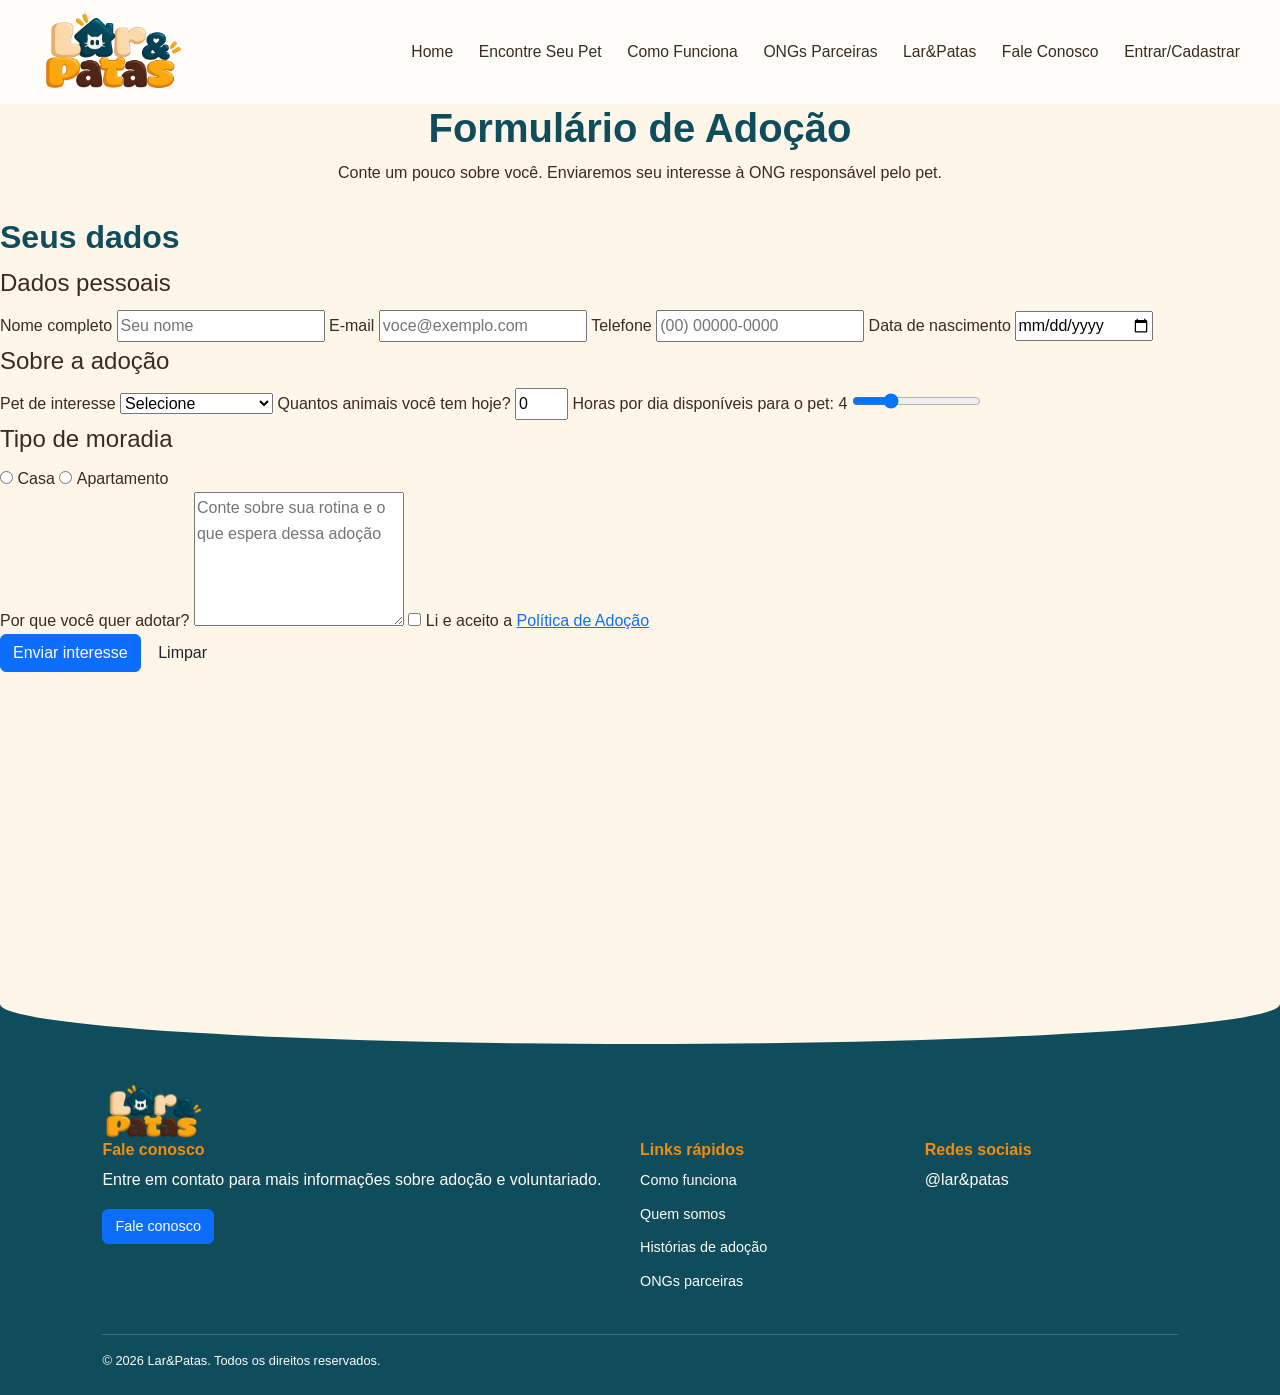
==== adocao.html @ 4dc6b97f "Corrige navegação entre as páginas" ====
<!DOCTYPE html>
<html lang="pt-br">
<head>
    <meta charset="UTF-8">
    <meta name="viewport" content="width=device-width, initial-scale=1.0">
    <title>Formulário de Adoção - Lar&amp;Patas</title>

    <link rel="icon" type="image/png" href="Midias/home/icon_page.png">
    <link href="https://cdn.jsdelivr.net/npm/bootstrap@5.3.3/dist/css/bootstrap.min.css" rel="stylesheet">
    <link rel="stylesheet" href="styles.css">
</head>
<body>
    <div class="page">

        <header class="topo topo-interno">
            <a href="index.html" class="logo">
                <img src="Midias/home/logo.png" alt="Lar&amp;Patas">
            </a>

            <nav class="menu" aria-label="Menu principal">
                <ul>
                    <li><a href="index.html">Home</a></li>
                    <li class="tem-submenu">
                        <a href="pets.html">Encontre Seu Pet</a>
                        <ul class="submenu">
                            <li><a href="conheca-pets.html">Conheça os Pets<span class="submenu-desc">Veja os cães e gatos disponíveis</span></a></li>
                            <li><a href="adocao.html" aria-current="page">Formulário de Adoção<span class="submenu-desc">Envie seu interesse à ONG</span></a></li>
                        </ul>
                    </li>
                    <li class="tem-submenu">
                        <a href="como-funciona.html">Como Funciona</a>
                        <ul class="submenu">
                            <li><a href="politica-adocao.html">Política de Adoção<span class="submenu-desc">Regras e papel do Lar&amp;Patas</span></a></li>
                        </ul>
                    </li>
                    <li><a href="ongs.html">ONGs Parceiras</a></li>
                    <li class="tem-submenu">
                        <a href="sobre.html">Lar&amp;Patas</a>
                        <ul class="submenu">
                            <li><a href="missao.html">Nossa Missão<span class="submenu-desc">História, valores e impacto</span></a></li>
                        </ul>
                    </li>
                    <li><a href="contato.html">Fale Conosco</a></li>
                    <li class="tem-submenu">
                        <a href="login.html">Entrar/Cadastrar</a>
                        <ul class="submenu">
                            <li><a href="perfil.html">Meu Perfil<span class="submenu-desc">Acompanhe seus pedidos</span></a></li>
                        </ul>
                    </li>
                </ul>
            </nav>
        </header>

        <main>
            <section class="section" aria-labelledby="t-pagina">
                <div class="section-head">
                    <h1 id="t-pagina">Formulário de Adoção</h1>
                    <p>Conte um pouco sobre você. Enviaremos seu interesse à ONG responsável pelo pet.</p>
                </div>
            </section>

            <section class="section" aria-labelledby="t-form">
                <h2 id="t-form">Seus dados</h2>
                <form id="form-adocao" novalidate>

                    <fieldset>
                        <legend>Dados pessoais</legend>

                        <label for="nome">Nome completo</label>
                        <input type="text" id="nome" name="nome" placeholder="Seu nome" required>

                        <label for="email">E-mail</label>
                        <input type="email" id="email" name="email" placeholder="voce@exemplo.com" required>

                        <label for="telefone">Telefone</label>
                        <input type="tel" id="telefone" name="telefone" placeholder="(00) 00000-0000" required>

                        <label for="nascimento">Data de nascimento</label>
                        <input type="date" id="nascimento" name="nascimento" required>
                    </fieldset>

                    <fieldset>
                        <legend>Sobre a adoção</legend>

                        <label for="pet">Pet de interesse</label>
                        <select id="pet" name="pet" required>
                            <option value="">Selecione</option>
                            <option value="thor">Thor (cachorro)</option>
                            <option value="mel">Mel (cachorro)</option>
                            <option value="luna">Luna (gato)</option>
                            <option value="simba">Simba (gato)</option>
                            <option value="bolinha">Bolinha (cachorro)</option>
                            <option value="nina">Nina (gato)</option>
                        </select>

                        <label for="qtd-pets">Quantos animais você tem hoje?</label>
                        <input type="number" id="qtd-pets" name="qtdPets" min="0" max="20" value="0">

                        <label for="tempo">Horas por dia disponíveis para o pet: <output id="tempo-valor" for="tempo">4</output></label>
                        <input type="range" id="tempo" name="tempo" min="1" max="12" value="4">
                    </fieldset>

                    <fieldset>
                        <legend>Tipo de moradia</legend>

                        <input type="radio" id="moradia-casa" name="moradia" value="casa" required>
                        <label for="moradia-casa">Casa</label>

                        <input type="radio" id="moradia-apto" name="moradia" value="apartamento">
                        <label for="moradia-apto">Apartamento</label>
                    </fieldset>

                    <label for="motivo">Por que você quer adotar?</label>
                    <textarea id="motivo" name="motivo" rows="5" placeholder="Conte sobre sua rotina e o que espera dessa adoção" required></textarea>

                    <input type="checkbox" id="termos" name="termos" required>
                    <label for="termos">Li e aceito a <a href="politica-adocao.html">Política de Adoção</a></label>

                    <div class="form-acoes">
                        <button type="submit" class="btn btn-primary">Enviar interesse</button>
                        <button type="reset" class="btn btn-ghost">Limpar</button>
                    </div>
                </form>
            </section>
        </main>

        <footer class="footer">
            <img class="footer-logo" src="Midias/home/logo.png" alt="Lar&amp;Patas">
            <div class="footer-cols">
                <div>
                    <h2>Fale conosco</h2>
                    <p>Entre em contato para mais informações sobre adoção e voluntariado.</p>
                    <a class="btn btn-primary" href="contato.html">Fale conosco</a>
                </div>
                <nav aria-label="Links rápidos">
                    <h2>Links rápidos</h2>
                    <ul>
                        <li><a href="como-funciona.html">Como funciona</a></li>
                        <li><a href="sobre.html">Quem somos</a></li>
                        <li><a href="index.html#historias">Histórias de adoção</a></li>
                        <li><a href="ongs.html">ONGs parceiras</a></li>
                    </ul>
                </nav>
                <div>
                    <h2>Redes sociais</h2>
                    <p>@lar&amp;patas</p>
                </div>
            </div>
            <p class="copy">&copy; <span id="ano">2026</span> Lar&amp;Patas. Todos os direitos reservados.</p>
        </footer>

    </div>

    <script src="scripts.js"></script>
</body>
</html>
---- styles.css ----
/* ===== Tokens (cores e fontes do protótipo) ===== */
:root {
    --petroleo: #0f4c5c;
    --pessego:  #f7d9ae;
    --laranja: #f28c0f;
    --amarelo: #ffda13;
    --creme: #fdf6e9;
    --creme-escuro: #f3e3c3;
    --marrom: #3b2a20;
    --branco: #fffdf9;
    --raio: 16px;
    --sombra: 0px 6px 6px rgba(18, 75, 92, 0.12);
    --fonte-titulo: "Fredoka", sans-serif;
    --fonte-texto: "Nunito", sans-serif;
}

html,

body{margin: 0;   padding: 0; width: 100%;
}

* { box-sizing: border-box; }


body {
    background: url("Midias/home/osso.png") left top / 539px auto repeat-y,
    url("Midias/home/osso.png") right top / 539px auto repeat-y, var(--creme);
    font-family: var(--fonte-titulo);  color: var(--marrom); line-height: 1.6;
    background-attachment: fixed, fixed, scroll;
}

img { max-width: 100%; display: block; }
h1, h2 { font-family: var(--fonte-titulo); color: var(--petroleo); font-weight: 600; }
a:focus-visible, button:focus-visible { outline: 3px solid var(--laranja); outline-offset: 2px; }

/*==== conteudo principal ====*/
main { width: 100%; max-width: 1720px; min-height: 100vh; margin: 0 auto; background-color: var(--creme);
}

/*======= cabeçalho de seção =====*/
.section-head {
    text-align: center;
    max-width: 720px;
    margin: 0 auto 32px;
}

.section-head h2::after {
    content: "";
    display: block;
    width: 56px;
    height: 4px;
    margin: 16px auto 0;
    background: var(--laranja);
    border-radius: 999px;
}

/*botões*/
.botao { display: inline-block;  padding: 10px 24px;  border: 2px solid var(--petroleo);  border-radius: 999px;
    font-family: var(--fonte-titulo);   font-weight: 500;   text-decoration: none;   transition: background 0.2s, color 0.2s;}

.botao-primario {   background: var(--petroleo);   color: var(--branco);}

.botao-primario:hover, .botao-primario:focus { background: var(--laranja); border-color: var(--petroleo);}

.botao-contorno { background: transparent; color: var(--petroleo);}

.botao-contorno:hover, .botao-contorno:focus {  background: var(--petroleo);  color: var(--branco);}

/* ===== Topo ===== */
.topo {top: 0; z-index: 100; display: flex; align-items: center; justify-content: space-between; 
    gap: 24px; padding: 12px 40px; background: var(--branco); box-shadow: 0 1px 6px rgba(0, 0, 0, .08);}

.logo img {display: block; height: 80px; width: auto; }

/*==== menu principal ====*/
.menu > ul { display: flex; gap: 1.6rem; list-style: none; margin: 0; padding: 0; }

.menu > ul > li > a {position: relative; display: block; padding: 0.6rem 0;font-family: 'Fredoka', sans-serif; 
    font-weight: 500; font-size: 0.98rem; color: var(--azul); text-decoration: none;}

.menu  > ul > li > a:hover {
    color: var(--laranja);
}

/*==== submenu ====*/

.tem-submenu { position: relative;}

.menu .submenu {display: none; position: absolute; top: 100%; left: 0; min-width: 260px;
    margin: 0; padding: 8px;; list-style: none; background: var(--branco); border-radius: 12px;
    box-shadow: var(--sombra);}

.menu .tem-submenu:hover .submenu, 
.menu .tem-submenu:focus-within .submenu {display: block;}

.menu .submenu a {display: block; padding: 10px 12px; border-radius: 8px; font-weight: 600;
    color: var(--azul); text-decoration: none;}

.menu .submenu a:hover { background: var(--creme);}

.submenu-desc {display: block;font-weight: 400;font-size: 0.85rem; color: #6b5a4d} 

/*Pefil + botao entrar/cadastrar*/
.topo-acoes { display: flex; align-items: center; gap: 20px; }

.perfil-link {
    display: flex; align-items: center; gap: 6px;
    font-family: var(--fonte-titulo); font-size: 0.9rem; font-weight:600;
    text-decoration: none;}

.perfil-link svg { width: 16px; height: 16px; fill: none; stroke: currentColor;
    stroke-width: 2;}

.perfil-link:hover {color: var(--laranja);}

/* ===== Banner ===== */
.banner { width: 100% ; max-width: 1720px; margin: auto;}
.banner img {display:block; width: 100%; height: auto; border-radius: var(--raio); }

/* ===== Bem-vindo (cartão creme) ===== */
.hero { display: grid; grid-template-columns: minmax(0, 1fr) minmax(0, 1fr);
    align-items: center; gap: 48px; max-width: 1200px; margin: 0 auto; padding: 48px 24px;
}

.hero-texto, .hero-carrossel { min-width: 0;
}

.hero-texto h1 { font-size: clamp(2rem, 3vw, 3rem); color: var(--petroleo);
}
.hero-texto p { font-family: var(--fonte-texto); font-size: 1.05rem; margin: 20px 0;
}

.hero-actions {
    display: flex; flex-wrap: wrap; gap: 12px;
}

.hero-carrossel h2 {
    text-align: center; font-size: 1.5rem; margin-bottom: 20px;
}


/* ===== Seções ===== */
.secao { max-width: 1100px; margin: 0 auto; padding: 72px 24px 24px; }
.secao-titulo { text-align: center; margin-bottom: 32px; }
.secao-titulo h2 { font-size: 2rem; font-weight: 700; margin-bottom: 8px; }
.secao-titulo p { max-width: 520px; margin: 0 auto; font-size: .9rem; opacity: .85; }

.btn-laranja {
    display: inline-block; padding: 10px 28px; border-radius: 999px;
    background: var(--laranja); color: #fff;
    font-family: var(--fonte-titulo); font-weight: 600; font-size: .9rem; text-decoration: none;
    transition: transform .2s, background .2s;
}
.btn-laranja:hover { background: #d97a05; transform: translateY(-2px); }



/* ===== Carrossel (passa sozinho) ===== */
.carrossel { position: relative; padding: 0 56px 36px; }
.carrossel-viewport { overflow: hidden; border-radius: 20px; }
.carrossel-track { display: flex; transition: transform .6s ease; }
.carrossel .slide { flex: 0 0 100%; margin: 0; }
.carrossel .slide img { width: 100%; height: auto; border-radius: 20px; }

/*==== historias ====*/
.carrossel-historias { max-width: 1100px; margin: 0 auto; }
.carrossel-historias .carrossel-track { gap: 20px;}
.carrossel-historias .slide { flex: 0 0 calc((100% - 20px) / 2);margin: 0;}
.carrossel-historias .slide img {  width: 100%; height: auto; border-radius: 20px;}

.carrossel-btn {
    position: absolute; top: calc(50% - 18px); transform: translateY(-50%);
    width: 40px; height: 40px; border: 0; border-radius: 50%;
    background: var(--petroleo); color: #fff; font-size: 1rem; cursor: pointer;
    transition: background .2s;
}
.carrossel-btn:hover { background: var(--laranja); }
.carrossel-btn.prev { left: 0; }
.carrossel-btn.next { right: 0; }

.carrossel-dots { position: absolute; left: 0; right: 0; bottom: 0; display: flex; justify-content: center; gap: 6px; }
.carrossel-dots button {
    width: 8px; height: 8px; padding: 0; border: 0; border-radius: 999px;
    background: var(--creme-escuro); cursor: pointer; transition: width .3s, background .3s;
}
.carrossel-dots button[aria-current="true"] { width: 26px; background: var(--laranja); }


/*==== quem somos + numeros ====*/

.stats {list-style: none;margin: 0 auto;padding: 2rem 1rem; max-width: 980px;
  display: grid;  grid-template-columns: repeat(4, 1fr);  gap: 1rem;  text-align: center;
  border-radius: 28px;}

.stat-num {display: block;  font-family: "Fredoka", sans-serif;  font-weight: 700;
  font-size: clamp(2.2rem, 5vw, 3.4rem); line-height: 1; color: var(--laranja);}

.stat-label { display: block; margin-top: 0.4rem;   color: var(--marrom); font-size: 1rem;}

@media (max-width: 720px) {.stats { grid-template-columns: repeat(2, 1fr); row-gap: 1.6rem; }}


/* ===== Vitrine ===== */
.vitrine {
    display: flex; align-items: center; justify-content: space-between; gap: 32px;
    max-width: 1100px; margin: 56px auto 0; padding: 40px 56px;
    background: var(--petroleo); color: #fff; border-radius: 24px;}

.vitrine h2 { color: #fff; font-size: 1.8rem; font-weight: 700; }
.vitrine p { max-width: 460px; font-size: .95rem; }
.vitrine img { width: 720px; flex-shrink: 0; }

/* ===== Aviso ===== */
.aviso {
    display: flex; align-items: center; justify-content: center; gap: 24px;
    max-width: 1200px; margin: 56px auto 0; padding: 24px 32px;
    background: var(--pessego); border-radius: var(--raio);
}
.aviso img { width: 720px; }
.aviso h2 { font-size: 2.5rem; margin: 0 0 4px; }
.aviso p { margin: 0; font-size: 1.2rem; }

/* ===== Parceiros (faixa contínua) ===== */
.secao-parceiros { width: 100%; justify-items: center; max-width: 1100px; padding: 72px 24px 96px; 
    min-width: 0;}

/*==== areas visiveis ====*/
.marquee { max-width: 100%; overflow: hidden; padding: 8px 0; }

/*==== feixa animada ====*/
.marquee-track {
    display: flex; flex-wrap: wrap; gap: 16px; width: max-content;
    margin: 0; padding: 0; list-style: none;
    animation: passar 28s linear infinite;
}

.marquee:hover .marquee-track { animation-play-state: paused; }

.marquee-track li {
    display: flex; align-items: center; justify-content: center;
    width: 210px; height: 78px; padding: 12px 20px; gap: 8px;
    background: var(--branco); border-radius: 16px;
    box-shadow: 0 4px 14px rgba(59, 42, 32, .08);
}
.marquee-track img {max-width: 100%; max-height: 100%; width: auto; object-fit: contain; }

@keyframes passar { to { transform: translateX(calc(-50% - 8px)); } }

/* ===== Rodapé ===== */
.footer {  position: relative;  padding: 80px 8% 24px;  background: var(--petroleo);  color: var(--branco);}

/* Onda no topo do rodapé */
.footer::before {  content: "";  position: absolute;  top: 0; left: 0; width: 100%; height: 40px;
  background: var(--creme); border-radius: 0 0 50% 50% / 0 0 100% 100%;}

.footer-cols {  display: grid; grid-template-columns: 2fr 1fr 1fr; gap: 32px;}

.footer-logo { height: 56px; width: auto;}

.footer h2 { font-size: 1rem; color: var(--laranja);}

.footer ul {margin: 0; padding: 0; list-style: none;}

.footer li {  margin-bottom: 8px;}

.footer a { font-size: 0.9rem; color: var(--branco); text-decoration: none;}

.footer a:hover { color: var(--laranja); text-decoration: underline;}

.redes {  display: flex;  gap: 10px;  margin-top: 16px;}

.redes a { display: flex; align-items: center;justify-content: center; width: 36px; height: 36px;
  border: 1px solid rgba(255, 255, 255, 0.6); border-radius: 50%;}

.redes svg {width: 18px; height: 18px; fill: none; stroke: currentColor;
  stroke-width: 1.8;}

.footer .copy { margin: 32px 0 0; padding-top: 16px; border-top: 1px solid rgba(255, 255, 255, 0.2);
  font-size: 0.8rem;}

/* ===== Responsivo ===== */
@media (max-width: 992px) {
    .topo { flex-wrap: wrap; justify-content: center; }
    .menu ul { flex-wrap: wrap; justify-content: center; gap: 16px; }
}
@media (max-width: 720px) {
    .boas-vindas, .vitrine, .aviso { flex-direction: column; text-align: center; padding: 32px 24px; }
    .rodape-conteudo { grid-template-columns: 1fr; gap: 32px; }
    .carrossel { padding: 0 0 36px; }
    .carrossel-btn { display: none; }
}

@media (prefers-reduced-motion: reduce) {
    .carrossel-track { transition: none; }
    .marquee-track { animation: none; overflow-x: auto; }
}


/* ===== MENU HAMBÚRGUER ===== */

/* Esconde o botão no computador */
.menu-toggle {
    display: none;
}

/* Configuração para celulares */
@media (max-width: 768px) {

    .topo { display: flex; flex-wrap: wrap; justify-content: space-between; align-items: center; padding: 12px 20px; }

    /* Mostra o botão hambúrguer */
    .menu-toggle {display: flex;   flex-direction: column;   justify-content: center;   gap: 5px;   background: transparent;
        border: none;  cursor: pointer;  padding: 10px;}

    /* Desenha as três linhas */
    .menu-toggle span {  display: block;  width: 26px;  height: 3px;  background: var(--petroleo);  border-radius: 3px;}

    /* Esconde o menu inicialmente */
    .menu {  display: none;  width: 100%;  order: 3;}

    /* Mostra o menu quando ativado */
    .menu.ativo { display: block; }

    /* Organiza os links verticalmente */
    .menu > ul {   flex-direction: column;  align-items: stretch;  gap: 0; }

    .menu > ul > li > a {  padding: 12px; }

    /* Mantém o botão ao lado da logo */
    .menu-toggle { order: 2; }

    /* Ajusta os botões de perfil */
    .topo-acoes { order: 4;width: 100%; justify-content: center;}
}
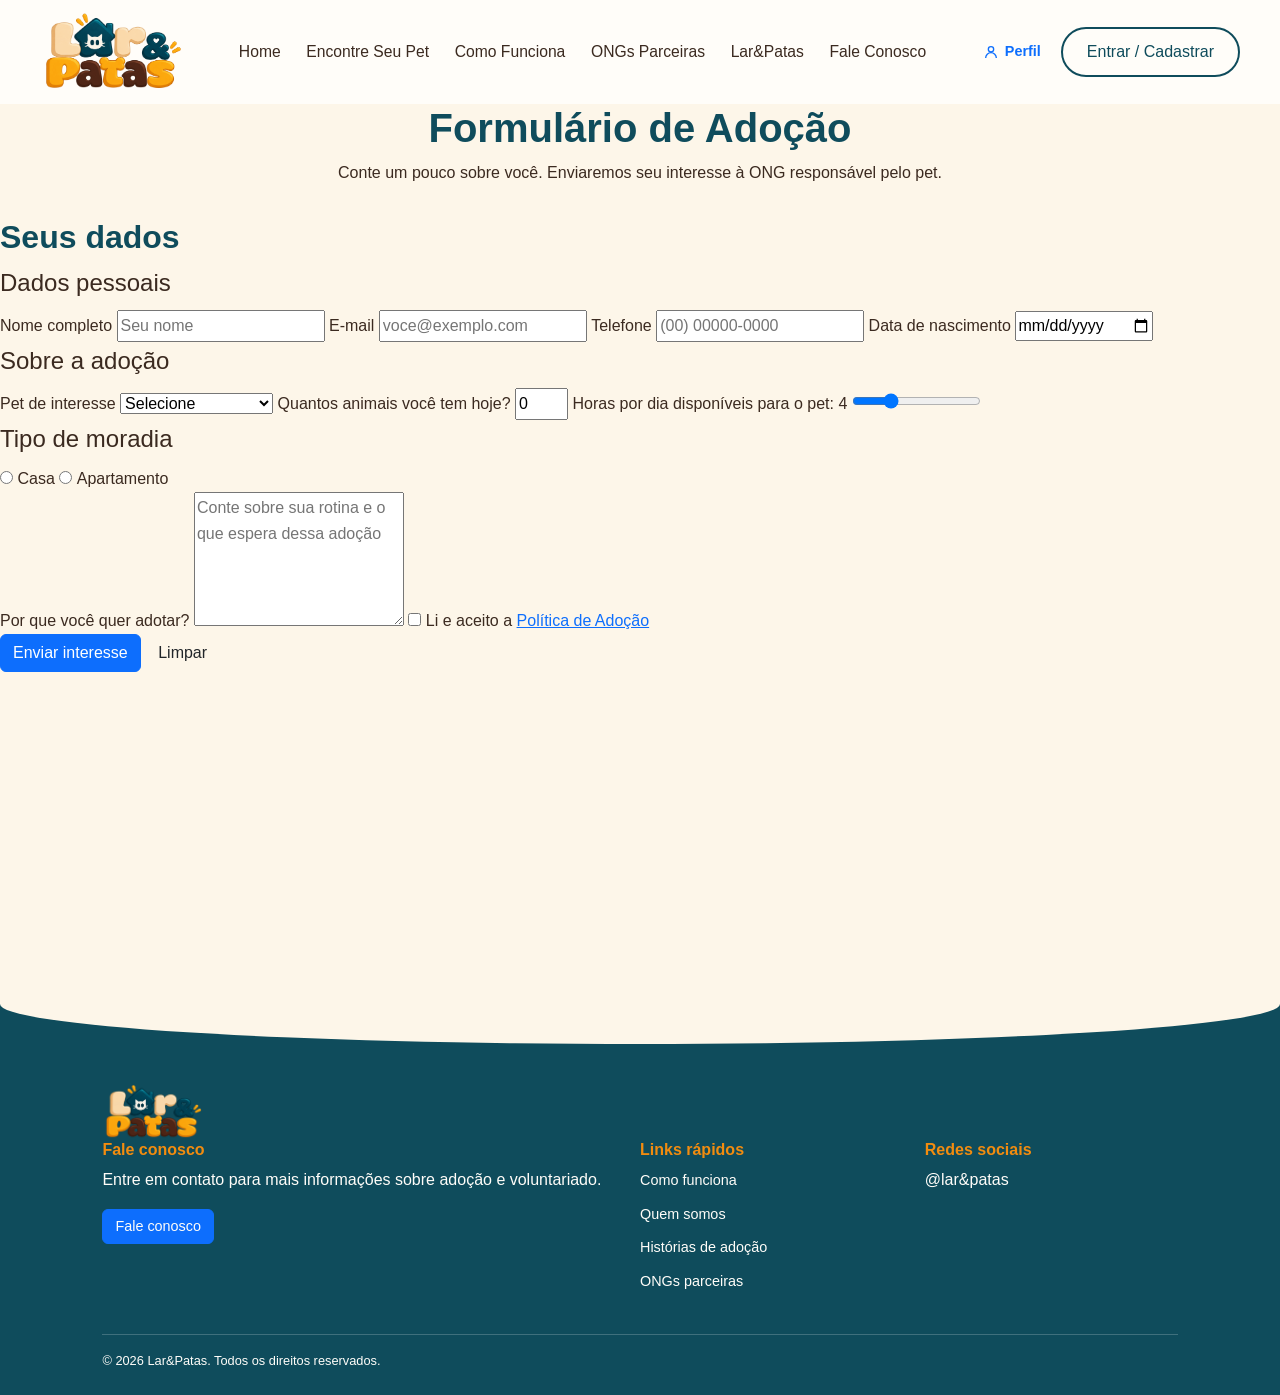
==== commit deb857bc: "Padroniza topo das páginas internas Co-authored-by: Copilot <223556219+Copilot@users.noreply.github." ====
--- a/adocao.html
+++ b/adocao.html
@@ -12,12 +12,21 @@
 <body>
     <div class="page">
 
-        <header class="topo topo-interno">
+        <header class="topo">
             <a href="index.html" class="logo">
-                <img src="Midias/home/logo.png" alt="Lar&amp;Patas">
+                <img src="Midias/home/logo.png" alt="Lar&amp;Patas - página inicial">
             </a>
 
-            <nav class="menu" aria-label="Menu principal">
+            <button class="menu-toggle" type="button"
+                    aria-label="Abrir menu"
+                    aria-expanded="false"
+                    aria-controls="menu-principal">
+                <span></span>
+                <span></span>
+                <span></span>
+            </button>
+
+            <nav class="menu" id="menu-principal">
                 <ul>
                     <li><a href="index.html">Home</a></li>
                     <li class="tem-submenu">
@@ -41,14 +50,16 @@
                         </ul>
                     </li>
                     <li><a href="contato.html">Fale Conosco</a></li>
-                    <li class="tem-submenu">
-                        <a href="login.html">Entrar/Cadastrar</a>
-                        <ul class="submenu">
-                            <li><a href="perfil.html">Meu Perfil<span class="submenu-desc">Acompanhe seus pedidos</span></a></li>
-                        </ul>
-                    </li>
                 </ul>
             </nav>
+
+            <div class="topo-acoes">
+                <a class="perfil-link" href="perfil.html">
+                    <svg viewBox="0 0 24 24" aria-hidden="true"><circle cx="12" cy="8" r="4"/><path d="M4 21c0-4.4 3.6-8 8-8s8 3.6 8 8"/></svg>
+                    Perfil
+                </a>
+                <a class="botao botao-contorno" href="login.html">Entrar / Cadastrar</a>
+            </div>
         </header>
 
         <main>
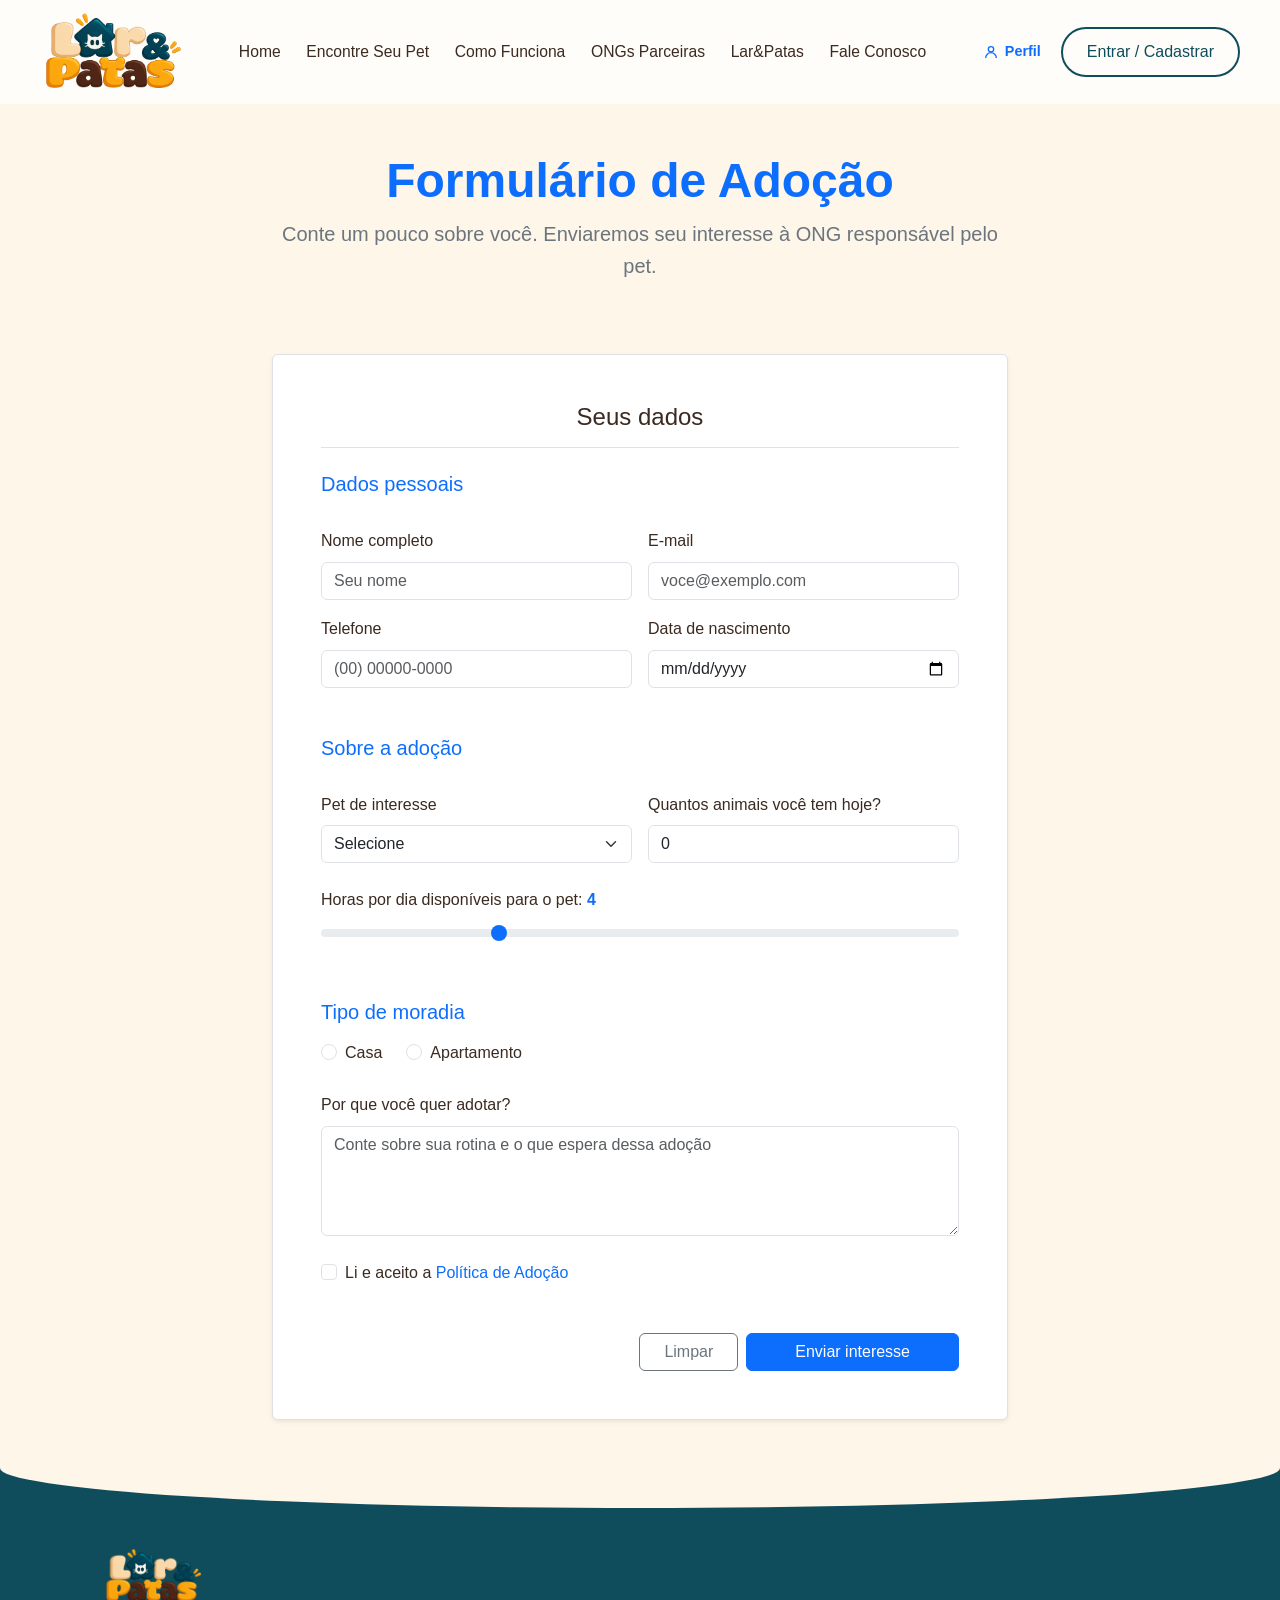
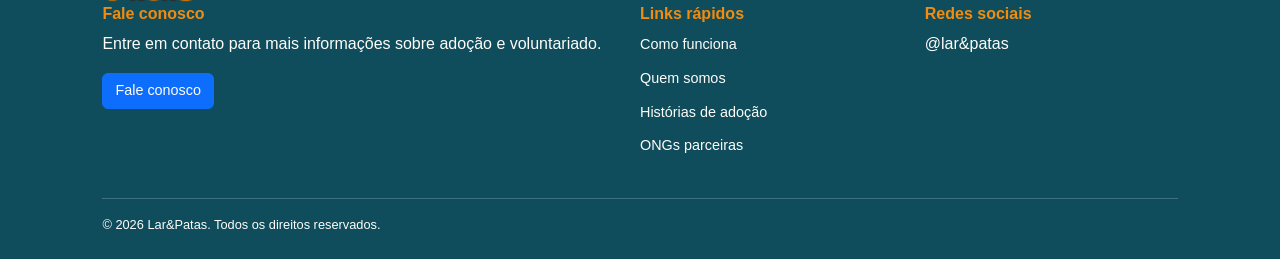
==== commit 45e14efa: "organizando a semântica de page adocao.html" ====
--- a/adocao.html
+++ b/adocao.html
@@ -11,7 +11,6 @@
 </head>
 <body>
     <div class="page">
-
         <header class="topo">
             <a href="index.html" class="logo">
                 <img src="Midias/home/logo.png" alt="Lar&amp;Patas - página inicial">
@@ -62,76 +61,123 @@
             </div>
         </header>
 
-        <main>
-            <section class="section" aria-labelledby="t-pagina">
-                <div class="section-head">
-                    <h1 id="t-pagina">Formulário de Adoção</h1>
-                    <p>Conte um pouco sobre você. Enviaremos seu interesse à ONG responsável pelo pet.</p>
+    <main> <!-- Adicionado py-5 e container para desgrudar das bordas -->
+        <section class="section py-5" aria-labelledby="t-pagina">
+            <div class="container text-center">
+                    <div class="section-head mb-4">
+                        <h1 id="t-pagina" class="display-5 fw-bold text-primary">Formulário de Adoção</h1>
+                        <p class="lead text-secondary">Conte um pouco sobre você. Enviaremos seu interesse à ONG responsável pelo pet.</p>
+                    </div>
                 </div>
             </section>
 
-            <section class="section" aria-labelledby="t-form">
-                <h2 id="t-form">Seus dados</h2>
-                <form id="form-adocao" novalidate>
-
-                    <fieldset>
-                        <legend>Dados pessoais</legend>
-
-                        <label for="nome">Nome completo</label>
-                        <input type="text" id="nome" name="nome" placeholder="Seu nome" required>
-
-                        <label for="email">E-mail</label>
-                        <input type="email" id="email" name="email" placeholder="voce@exemplo.com" required>
-
-                        <label for="telefone">Telefone</label>
-                        <input type="tel" id="telefone" name="telefone" placeholder="(00) 00000-0000" required>
-
-                        <label for="nascimento">Data de nascimento</label>
-                        <input type="date" id="nascimento" name="nascimento" required>
-                    </fieldset>
-
-                    <fieldset>
-                        <legend>Sobre a adoção</legend>
-
-                        <label for="pet">Pet de interesse</label>
-                        <select id="pet" name="pet" required>
-                            <option value="">Selecione</option>
-                            <option value="thor">Thor (cachorro)</option>
-                            <option value="mel">Mel (cachorro)</option>
-                            <option value="luna">Luna (gato)</option>
-                            <option value="simba">Simba (gato)</option>
-                            <option value="bolinha">Bolinha (cachorro)</option>
-                            <option value="nina">Nina (gato)</option>
-                        </select>
-
-                        <label for="qtd-pets">Quantos animais você tem hoje?</label>
-                        <input type="number" id="qtd-pets" name="qtdPets" min="0" max="20" value="0">
-
-                        <label for="tempo">Horas por dia disponíveis para o pet: <output id="tempo-valor" for="tempo">4</output></label>
-                        <input type="range" id="tempo" name="tempo" min="1" max="12" value="4">
-                    </fieldset>
-
-                    <fieldset>
-                        <legend>Tipo de moradia</legend>
-
-                        <input type="radio" id="moradia-casa" name="moradia" value="casa" required>
-                        <label for="moradia-casa">Casa</label>
-
-                        <input type="radio" id="moradia-apto" name="moradia" value="apartamento">
-                        <label for="moradia-apto">Apartamento</label>
-                    </fieldset>
-
-                    <label for="motivo">Por que você quer adotar?</label>
-                    <textarea id="motivo" name="motivo" rows="5" placeholder="Conte sobre sua rotina e o que espera dessa adoção" required></textarea>
-
-                    <input type="checkbox" id="termos" name="termos" required>
-                    <label for="termos">Li e aceito a <a href="politica-adocao.html">Política de Adoção</a></label>
-
-                    <div class="form-acoes">
-                        <button type="submit" class="btn btn-primary">Enviar interesse</button>
-                        <button type="reset" class="btn btn-ghost">Limpar</button>
+            <section class="section pb-5" aria-labelledby="t-form">
+                <div class="container">
+                    <!-- Centraliza o formulário em telas grandes (col-lg-8) -->
+                    <div class="row justify-content-center">
+                        <div class="col-12 col-lg-8">
+                            
+                            <!-- Formulário com fundo branco e sombra suave -->
+                            <form id="form-adocao" class="bg-white p-4 p-md-5 rounded shadow-sm border" novalidate>
+                                <h2 id="t-form" class="h4 mb-4 text-center border-bottom pb-3">Seus dados</h2>
+
+                                <!-- Fieldset 1: Dados Pessoais -->
+                                <fieldset class="mb-5">
+                                    <legend class="h5 text-primary mb-3">Dados pessoais</legend>
+                                    
+                                    <!-- Row agrupa os inputs lado a lado no desktop -->
+                                    <div class="row g-3">
+                                        <div class="col-md-6">
+                                            <label for="nome" class="form-label">Nome completo</label>
+                                            <input type="text" id="nome" name="nome" class="form-control" placeholder="Seu nome" required>
+                                        </div>
+
+                                        <div class="col-md-6">
+                                            <label for="email" class="form-label">E-mail</label>
+                                            <input type="email" id="email" name="email" class="form-control" placeholder="voce@exemplo.com" required>
+                                        </div>
+
+                                        <div class="col-md-6">
+                                            <label for="telefone" class="form-label">Telefone</label>
+                                            <input type="tel" id="telefone" name="telefone" class="form-control" placeholder="(00) 00000-0000" required>
+                                        </div>
+
+                                        <div class="col-md-6">
+                                            <label for="nascimento" class="form-label">Data de nascimento</label>
+                                            <input type="date" id="nascimento" name="nascimento" class="form-control" required>
+                                        </div>
+                                    </div>
+                                </fieldset>
+
+                                <!-- Fieldset 2: Sobre a Adoção -->
+                                <fieldset class="mb-5">
+                                    <legend class="h5 text-primary mb-3">Sobre a adoção</legend>
+
+                                    <div class="row g-3">
+                                        <div class="col-md-6">
+                                            <label for="pet" class="form-label">Pet de interesse</label>
+                                            <select id="pet" name="pet" class="form-select" required>
+                                                <option value="">Selecione</option>
+                                                <option value="thor">Thor (cachorro)</option>
+                                                <option value="mel">Mel (cachorro)</option>
+                                                <option value="luna">Luna (gato)</option>
+                                                <option value="simba">Simba (gato)</option>
+                                                <option value="bolinha">Bolinha (cachorro)</option>
+                                                <option value="nina">Nina (gato)</option>
+                                            </select>
+                                        </div>
+
+                                        <div class="col-md-6">
+                                            <label for="qtd-pets" class="form-label">Quantos animais você tem hoje?</label>
+                                            <input type="number" id="qtd-pets" name="qtdPets" class="form-control" min="0" max="20" value="0">
+                                        </div>
+
+                                        <div class="col-12 mt-4">
+                                            <label for="tempo" class="form-label">Horas por dia disponíveis para o pet: <output id="tempo-valor" for="tempo" class="fw-bold text-primary">4</output></label>
+                                            <input type="range" id="tempo" name="tempo" class="form-range" min="1" max="12" value="4">
+                                        </div>
+                                    </div>
+                                </fieldset>
+
+                                <!-- Fieldset 3: Tipo de Moradia -->
+                                <fieldset class="mb-4">
+                                    <legend class="h5 text-primary mb-3">Tipo de moradia</legend>
+
+                                    <div class="d-flex gap-4">
+                                        <div class="form-check">
+                                            <input class="form-check-input" type="radio" id="moradia-casa" name="moradia" value="casa" required>
+                                            <label class="form-check-label" for="moradia-casa">Casa</label>
+                                        </div>
+
+                                        <div class="form-check">
+                                            <input class="form-check-input" type="radio" id="moradia-apto" name="moradia" value="apartamento">
+                                            <label class="form-check-label" for="moradia-apto">Apartamento</label>
+                                        </div>
+                                    </div>
+                                </fieldset>
+
+                                <!-- Textarea -->
+                                <div class="mb-4">
+                                    <label for="motivo" class="form-label">Por que você quer adotar?</label>
+                                    <textarea id="motivo" name="motivo" class="form-control" rows="4" placeholder="Conte sobre sua rotina e o que espera dessa adoção" required></textarea>
+                                </div>
+
+                                <!-- Checkbox de Termos -->
+                                <div class="mb-5 form-check">
+                                    <input class="form-check-input" type="checkbox" id="termos" name="termos" required>
+                                    <label class="form-check-label" for="termos">Li e aceito a <a href="politica-adocao.html" class="text-decoration-none">Política de Adoção</a></label>
+                                </div>
+
+                                <!-- Botões de Ação -->
+                                <div class="form-acoes d-grid gap-2 d-md-flex justify-content-md-end">
+                                    <button type="reset" class="btn btn-outline-secondary px-4">Limpar</button>
+                                    <button type="submit" class="btn btn-primary px-5">Enviar interesse</button>
+                                </div>
+                            </form>
+
+                        </div>
                     </div>
-                </form>
+                </div>
             </section>
         </main>
 
@@ -159,7 +205,6 @@
             </div>
             <p class="copy">&copy; <span id="ano">2026</span> Lar&amp;Patas. Todos os direitos reservados.</p>
         </footer>
-
     </div>
 
     <script src="scripts.js"></script>
--- a/styles.css
+++ b/styles.css
@@ -332,3 +332,283 @@
     /* Ajusta os botões de perfil */
     .topo-acoes { order: 4;width: 100%; justify-content: center;}
 }
+
+/* ===== Fale conosco ===== */
+.contato-page {
+    padding: 44px 24px 96px;
+}
+
+.contato-hero {
+    display: grid;
+    grid-template-columns: minmax(0, 1fr) minmax(0, .9fr);
+    align-items: center;
+    gap: clamp(32px, 6vw, 80px);
+    max-width: 1160px;
+    margin: 0 auto;
+    padding: clamp(28px, 5vw, 64px);
+    overflow: hidden;
+    background: var(--pessego);
+    border-radius: 32px;
+}
+
+.contato-hero-texto h1 {
+    max-width: 580px;
+    margin: 18px 0;
+    color: var(--petroleo);
+    font-size: clamp(2.4rem, 5vw, 4rem);
+    font-weight: 700;
+    line-height: 1.08;
+}
+
+.contato-hero-texto p {
+    max-width: 520px;
+    margin: 0 0 26px;
+    font-family: var(--fonte-texto);
+    font-size: 1.08rem;
+}
+
+.contato-selo, .contato-etiqueta {
+    display: inline-flex;
+    align-items: center;
+    gap: 8px;
+    color: var(--petroleo);
+    font-family: var(--fonte-texto);
+    font-size: .88rem;
+    font-weight: 700;
+    letter-spacing: .04em;
+    text-transform: uppercase;
+}
+
+.contato-selo {
+    padding: 8px 14px;
+    background: rgba(255, 253, 249, .72);
+    border-radius: 999px;
+}
+
+.contato-selo span { color: var(--laranja); }
+
+.contato-hero-imagem {
+    position: relative;
+    min-height: 300px;
+    overflow: hidden;
+    border: 8px solid var(--branco);
+    border-radius: 28px;
+    box-shadow: 0 18px 40px rgba(59, 42, 32, .16);
+}
+
+.contato-hero-imagem img {
+    position: absolute;
+    width: 100%;
+    height: 100%;
+    object-fit: cover;
+    object-position: 82% center;
+}
+
+.contato-imagem-legenda {
+    position: absolute;
+    right: 14px;
+    bottom: 14px;
+    left: 14px;
+    padding: 11px 16px;
+    background: var(--branco);
+    border-radius: 14px;
+    color: var(--petroleo);
+    font-size: .95rem;
+    font-weight: 600;
+    box-shadow: var(--sombra);
+}
+
+.contato-imagem-legenda span { margin-right: 6px; }
+
+.contato-conteudo {
+    display: grid;
+    grid-template-columns: minmax(260px, .82fr) minmax(0, 1.18fr);
+    align-items: start;
+    gap: clamp(28px, 5vw, 64px);
+    max-width: 1080px;
+    margin: 72px auto 0;
+}
+
+.contato-canais { padding: 20px 0; }
+
+.contato-canais h2, .contato-form-card h2 {
+    margin: 8px 0;
+    font-size: clamp(1.7rem, 3vw, 2.2rem);
+    font-weight: 700;
+}
+
+.contato-intro {
+    margin: 0 0 24px;
+    color: #6b5a4d;
+    font-family: var(--fonte-texto);
+}
+
+.contato-canais address {
+    display: grid;
+    gap: 12px;
+    margin: 28px 0 0;
+}
+
+.contato-canal {
+    display: flex;
+    align-items: center;
+    gap: 14px;
+    min-width: 0;
+    padding: 16px;
+    background: var(--branco);
+    border: 1px solid rgba(15, 76, 92, .08);
+    border-radius: 18px;
+    color: var(--marrom);
+    text-decoration: none;
+    transition: transform .2s, box-shadow .2s, border-color .2s;
+}
+
+a.contato-canal:hover {
+    transform: translateY(-2px);
+    border-color: rgba(15, 76, 92, .24);
+    box-shadow: var(--sombra);
+}
+
+.contato-icone {
+    display: grid;
+    flex: 0 0 46px;
+    width: 46px;
+    height: 46px;
+    place-items: center;
+    background: #fcebd5;
+    border-radius: 14px;
+    color: var(--petroleo);
+}
+
+.contato-icone svg {
+    width: 22px;
+    height: 22px;
+    fill: none;
+    stroke: currentColor;
+    stroke-linecap: round;
+    stroke-linejoin: round;
+    stroke-width: 1.8;
+}
+
+.contato-icone .contato-icone-ponto { fill: currentColor; stroke: none; }
+
+.contato-canal > span:nth-child(2) {
+    display: grid;
+    min-width: 0;
+}
+
+.contato-canal-titulo {
+    color: #75675d;
+    font-family: var(--fonte-texto);
+    font-size: .82rem;
+    font-weight: 600;
+}
+
+.contato-canal-dado {
+    overflow-wrap: anywhere;
+    color: var(--petroleo);
+    font-weight: 600;
+}
+
+.contato-seta {
+    margin-left: auto;
+    color: var(--laranja);
+    font-size: 1.1rem;
+}
+
+.contato-nota {
+    display: flex;
+    gap: 12px;
+    margin-top: 24px;
+    padding: 16px;
+    background: rgba(247, 217, 174, .52);
+    border-radius: 16px;
+}
+
+.contato-nota > span { font-size: 1.3rem; }
+.contato-nota p { margin: 0; font-family: var(--fonte-texto); font-size: .92rem; }
+
+.contato-form-card {
+    padding: clamp(24px, 4vw, 40px);
+    background: var(--branco);
+    border: 1px solid rgba(15, 76, 92, .08);
+    border-radius: 24px;
+    box-shadow: 0 12px 36px rgba(59, 42, 32, .08);
+}
+
+.contato-form {
+    display: grid;
+    gap: 10px;
+    margin-top: 24px;
+}
+
+.contato-form label {
+    margin-top: 6px;
+    color: var(--marrom);
+    font-family: var(--fonte-texto);
+    font-size: .92rem;
+    font-weight: 700;
+}
+
+.contato-form input, .contato-form select, .contato-form textarea {
+    width: 100%;
+    padding: 13px 15px;
+    border: 1px solid #e6ddd1;
+    border-radius: 12px;
+    background: #fff;
+    color: var(--marrom);
+    font-family: var(--fonte-texto);
+    font-size: .96rem;
+    transition: border-color .2s, box-shadow .2s;
+}
+
+.contato-form textarea { min-height: 140px; resize: vertical; }
+
+.contato-form input::placeholder, .contato-form textarea::placeholder { color: #988b81; }
+
+.contato-form input:focus, .contato-form select:focus, .contato-form textarea:focus {
+    border-color: var(--petroleo);
+    outline: none;
+    box-shadow: 0 0 0 3px rgba(15, 76, 92, .12);
+}
+
+.contato-form .btn-primary {
+    display: inline-flex;
+    align-items: center;
+    justify-content: center;
+    gap: 10px;
+    justify-self: start;
+    margin-top: 12px;
+    padding: 12px 24px;
+    border: 2px solid var(--petroleo);
+    border-radius: 999px;
+    background: var(--petroleo);
+    color: var(--branco);
+    font-family: var(--fonte-titulo);
+    font-weight: 600;
+    transition: background .2s, transform .2s;
+}
+
+.contato-form .btn-primary:hover {
+    transform: translateY(-2px);
+    border-color: var(--petroleo);
+    background: var(--laranja);
+    color: var(--branco);
+}
+
+@media (max-width: 800px) {
+    .contato-page { padding: 28px 18px 64px; }
+    .contato-hero { grid-template-columns: 1fr; }
+    .contato-hero-imagem { min-height: 280px; }
+    .contato-conteudo { grid-template-columns: 1fr; margin-top: 48px; }
+    .contato-canais { padding: 0; }
+}
+
+@media (max-width: 480px) {
+    .contato-page { padding-right: 14px; padding-left: 14px; }
+    .contato-hero { gap: 24px; padding: 26px 20px; border-radius: 24px; }
+    .contato-hero-texto h1 { font-size: clamp(2.1rem, 10vw, 2.8rem); }
+    .contato-hero-imagem { min-height: 230px; border-width: 5px; }
+    .contato-form-card { padding: 24px 18px; }
+    .contato-form .btn-primary { justify-self: stretch; }
+}
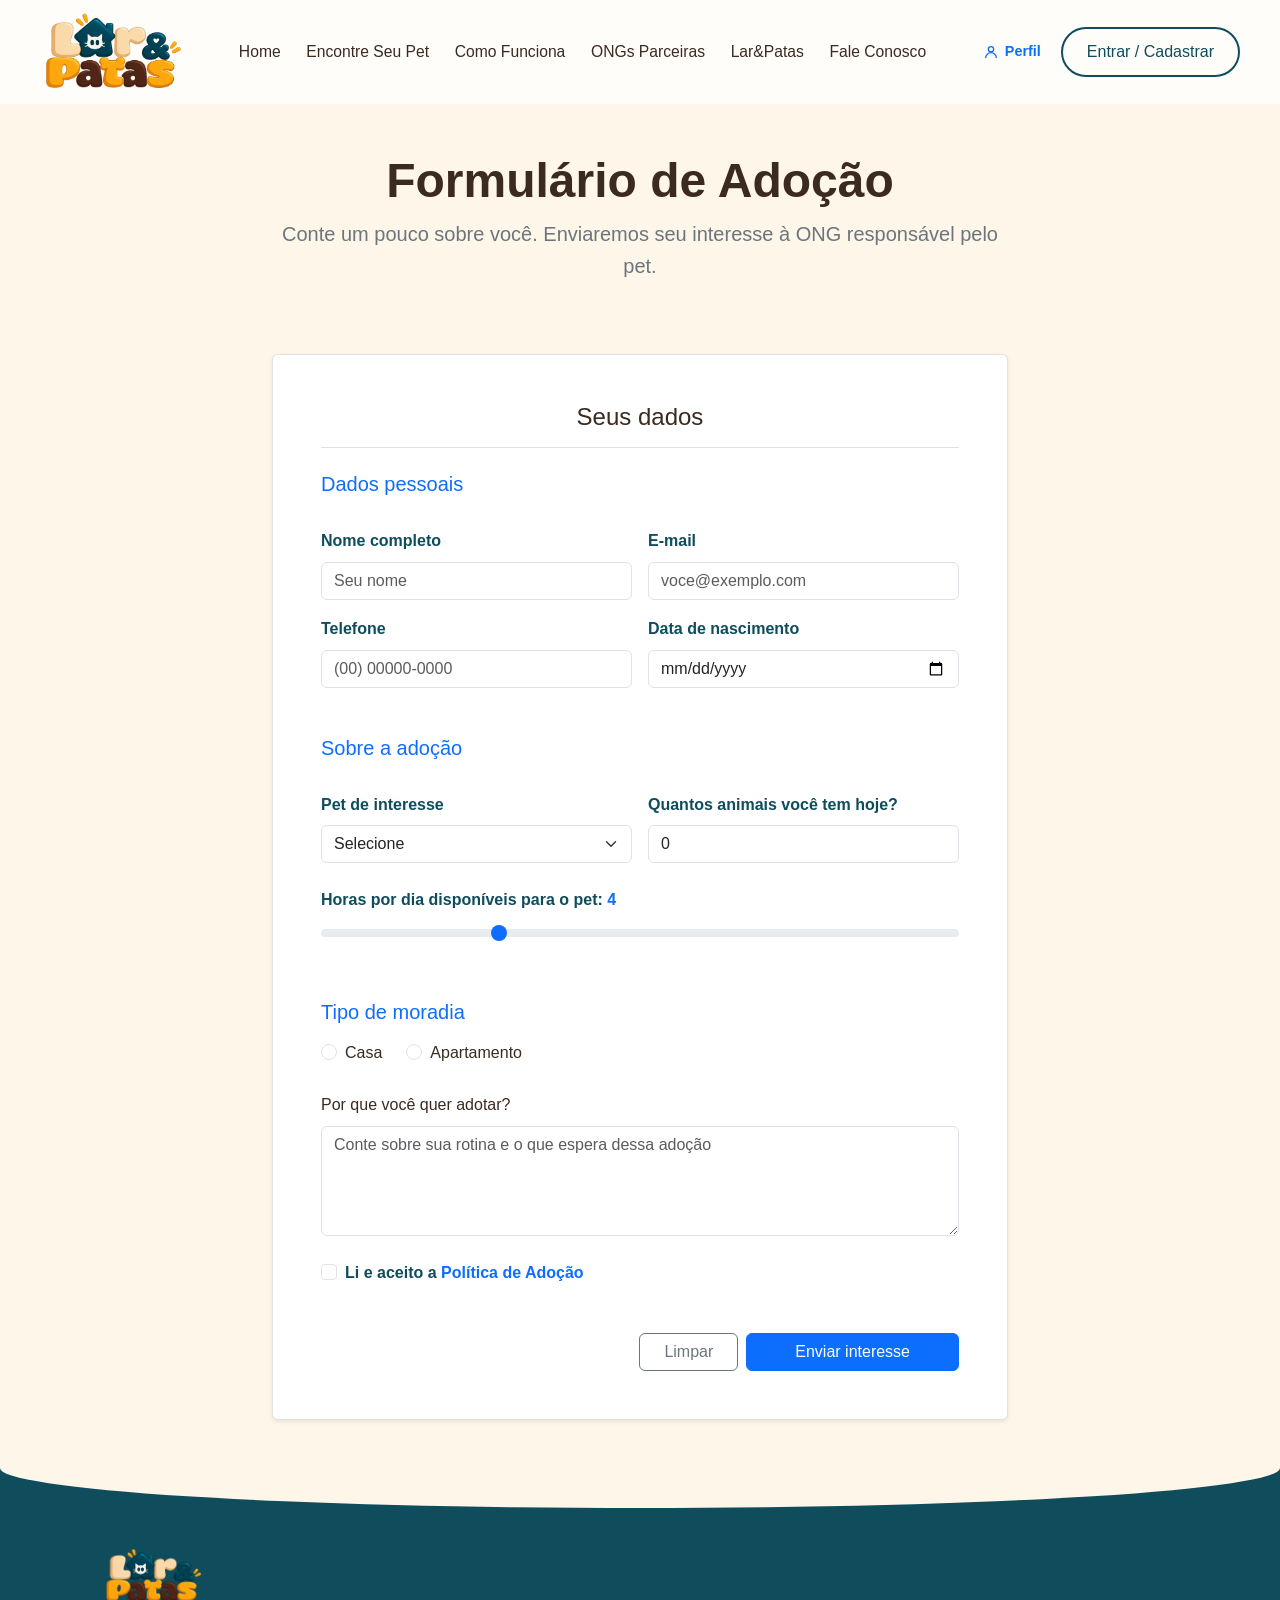
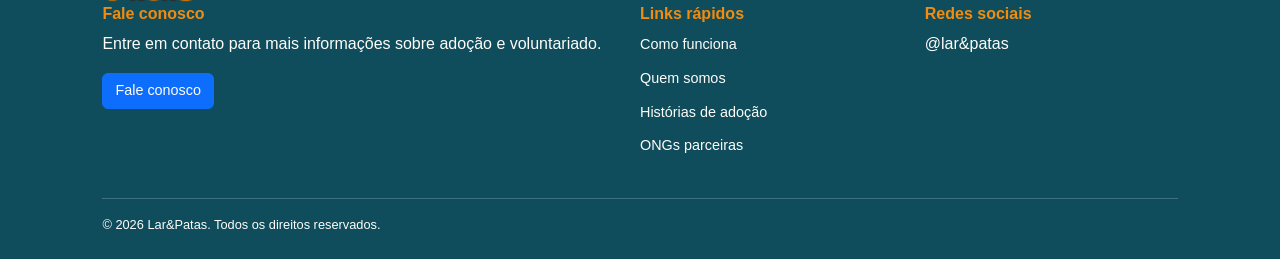
==== commit ae21916b: "Aplica grid do Bootstrap, melhora semântica e estilização do formulário e política de adoção" ====
--- a/adocao.html
+++ b/adocao.html
@@ -65,7 +65,7 @@
         <section class="section py-5" aria-labelledby="t-pagina">
             <div class="container text-center">
                     <div class="section-head mb-4">
-                        <h1 id="t-pagina" class="display-5 fw-bold text-primary">Formulário de Adoção</h1>
+                        <h1 id="t-pagina" class="display-5 fw-bold ">Formulário de Adoção</h1>
                         <p class="lead text-secondary">Conte um pouco sobre você. Enviaremos seu interesse à ONG responsável pelo pet.</p>
                     </div>
                 </div>
--- a/styles.css
+++ b/styles.css
@@ -612,3 +612,40 @@
     .contato-form-card { padding: 24px 18px; }
     .contato-form .btn-primary { justify-self: stretch; }
 }
+
+#t-pagina {
+    color: var(--marrom);
+}
+
+/* Altera a cor dos títulos (labels) especificamente dentro do formulário de adoção */
+.mb-5 {
+    color: var(--petroleo); 
+    font-weight: 600; 
+}
+
+/* estilização da página: política de adoção */
+
+/* 1. pseudoelemento (::marker): Altera a cor e o estilo das bolinhas nas listas não ordenadas */
+.lista-politica li::marker {
+    color: #ff9800; 
+    font-size: 1.2rem;
+}
+
+/* 2. PSEUDOELEMETO (::marker): Formata os números da lista ordenada (Etapas) */
+.lista-etapas li::marker {
+    color: #0d47a1; 
+    font-weight: 700;
+}
+
+/* 3. SELETOR COMPOSTO + PSEUDOCLASSE (:hover): Efeito de transição nas responsabilidades */
+/* Quando o rato passa sobre um article dentro da secção t-resp, cria uma margem à esquerda */
+section[aria-labelledby="t-resp"] article {
+    transition: all 0.3s ease;
+    padding-left: 10px;
+    border-left: 3px solid transparent;
+}
+
+section[aria-labelledby="t-resp"] article:hover {
+    border-left-color: #ff9800;
+    background-color: #fcfcfc;
+}
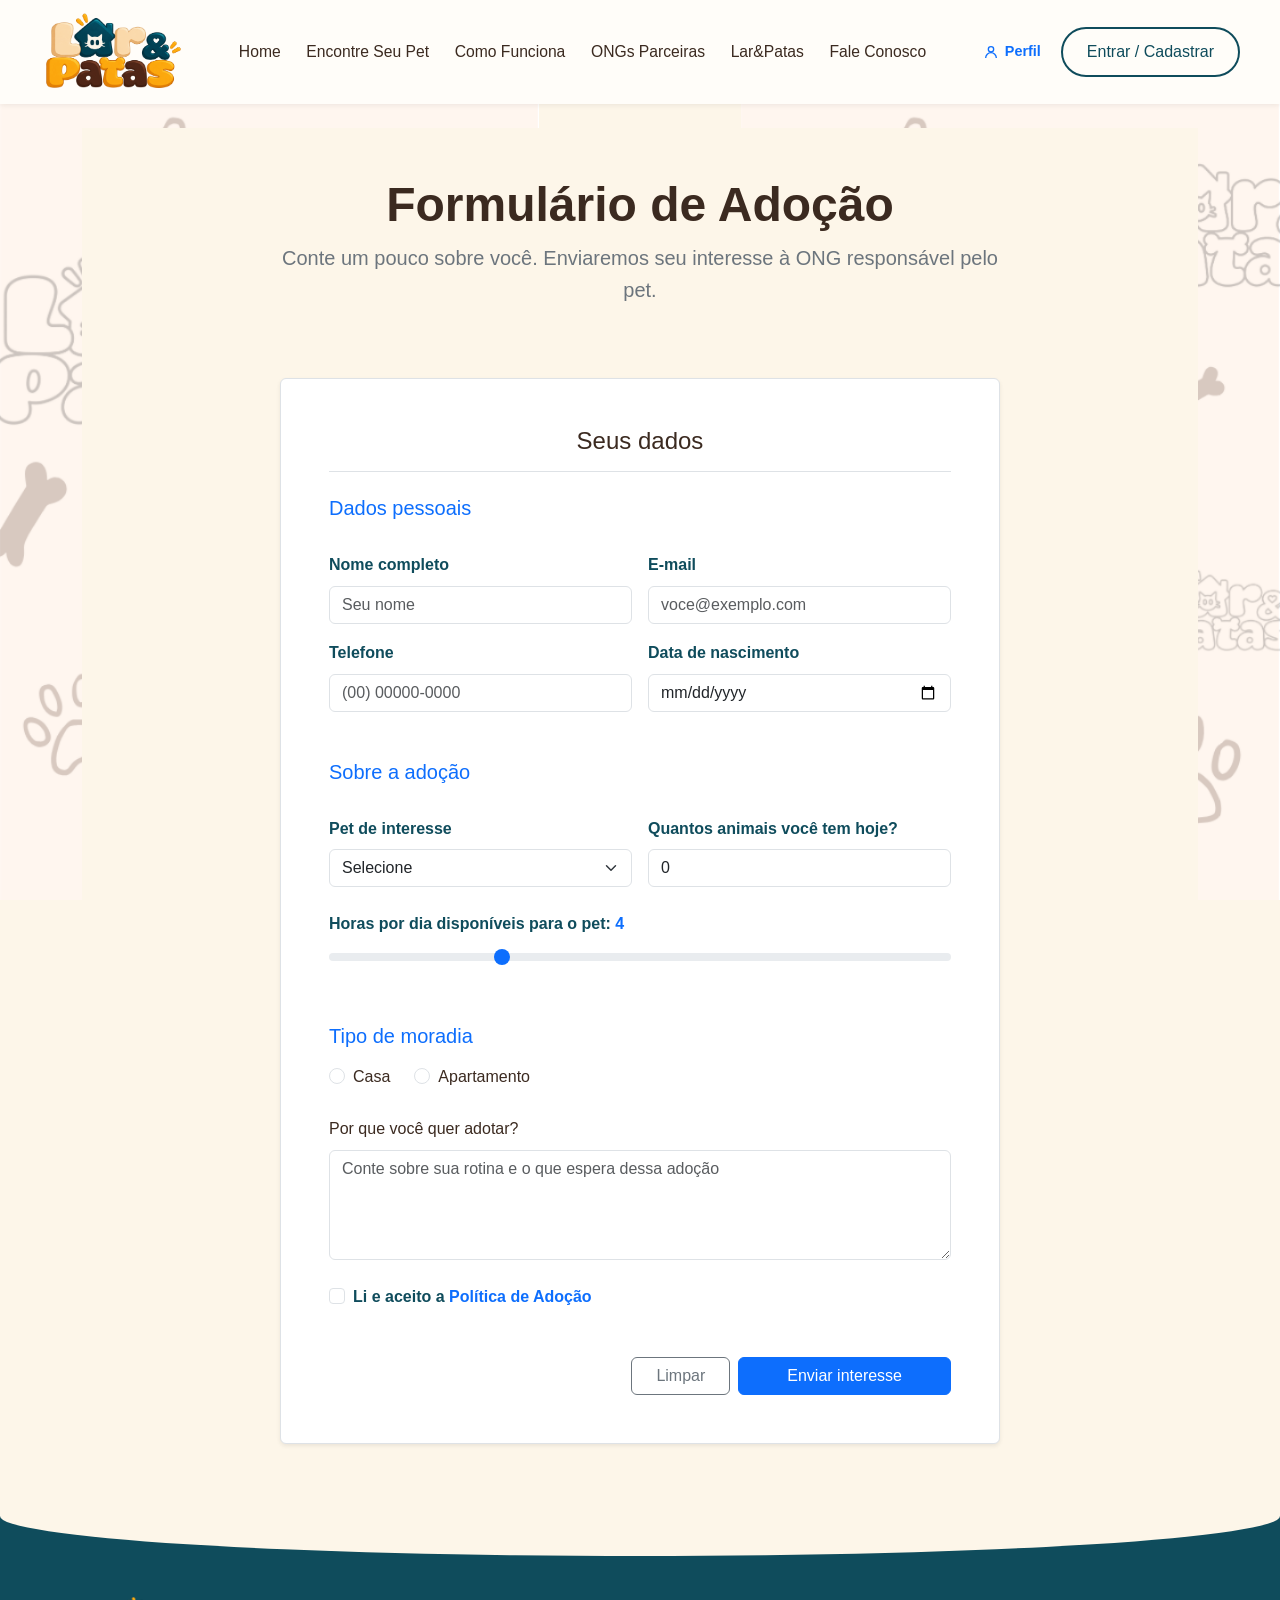
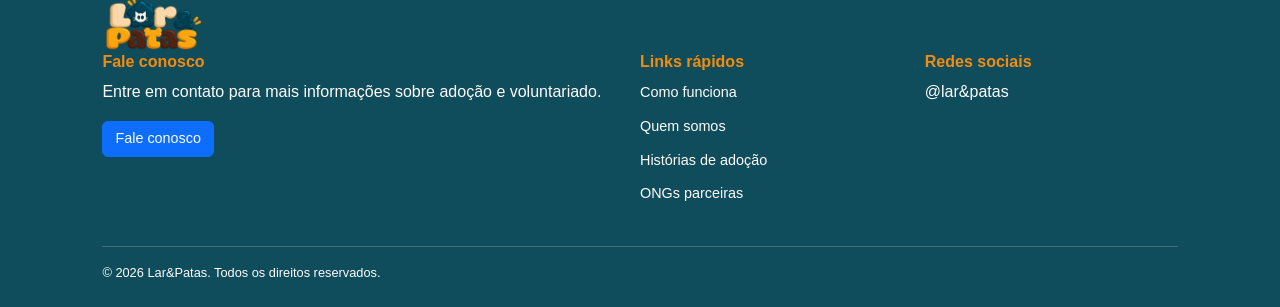
==== commit 4a3f3383: "Ajustadas totas as paginas para ficar no padrão" ====
--- a/adocao.html
+++ b/adocao.html
@@ -61,125 +61,130 @@
             </div>
         </header>
 
-    <main> <!-- Adicionado py-5 e container para desgrudar das bordas -->
-        <section class="section py-5" aria-labelledby="t-pagina">
-            <div class="container text-center">
-                    <div class="section-head mb-4">
-                        <h1 id="t-pagina" class="display-5 fw-bold ">Formulário de Adoção</h1>
-                        <p class="lead text-secondary">Conte um pouco sobre você. Enviaremos seu interesse à ONG responsável pelo pet.</p>
-                    </div>
-                </div>
-            </section>
-
-            <section class="section pb-5" aria-labelledby="t-form">
-                <div class="container">
-                    <!-- Centraliza o formulário em telas grandes (col-lg-8) -->
-                    <div class="row justify-content-center">
-                        <div class="col-12 col-lg-8">
-                            
-                            <!-- Formulário com fundo branco e sombra suave -->
-                            <form id="form-adocao" class="bg-white p-4 p-md-5 rounded shadow-sm border" novalidate>
-                                <h2 id="t-form" class="h4 mb-4 text-center border-bottom pb-3">Seus dados</h2>
-
-                                <!-- Fieldset 1: Dados Pessoais -->
-                                <fieldset class="mb-5">
-                                    <legend class="h5 text-primary mb-3">Dados pessoais</legend>
+        <section class="container-fluid py-4">
+            <div class="container-lg mx-auto">
+
+            <main> <!-- Adicionado py-5 e container para desgrudar das bordas -->
+                <section class="section py-5" aria-labelledby="t-pagina">
+                    <div class="container text-center">
+                            <div class="section-head mb-4">
+                                <h1 id="t-pagina" class="display-5 fw-bold ">Formulário de Adoção</h1>
+                                <p class="lead text-secondary">Conte um pouco sobre você. Enviaremos seu interesse à ONG responsável pelo pet.</p>
+                            </div>
+                        </div>
+                    </section>
+
+                    <section class="section pb-5" aria-labelledby="t-form">
+                        <div class="container">
+                            <!-- Centraliza o formulário em telas grandes (col-lg-8) -->
+                            <div class="row justify-content-center">
+                                <div class="col-12 col-lg-8">
                                     
-                                    <!-- Row agrupa os inputs lado a lado no desktop -->
-                                    <div class="row g-3">
-                                        <div class="col-md-6">
-                                            <label for="nome" class="form-label">Nome completo</label>
-                                            <input type="text" id="nome" name="nome" class="form-control" placeholder="Seu nome" required>
+                                    <!-- Formulário com fundo branco e sombra suave -->
+                                    <form id="form-adocao" class="bg-white p-4 p-md-5 rounded shadow-sm border" novalidate>
+                                        <h2 id="t-form" class="h4 mb-4 text-center border-bottom pb-3">Seus dados</h2>
+
+                                        <!-- Fieldset 1: Dados Pessoais -->
+                                        <fieldset class="mb-5">
+                                            <legend class="h5 text-primary mb-3">Dados pessoais</legend>
+                                            
+                                            <!-- Row agrupa os inputs lado a lado no desktop -->
+                                            <div class="row g-3">
+                                                <div class="col-md-6">
+                                                    <label for="nome" class="form-label">Nome completo</label>
+                                                    <input type="text" id="nome" name="nome" class="form-control" placeholder="Seu nome" required>
+                                                </div>
+
+                                                <div class="col-md-6">
+                                                    <label for="email" class="form-label">E-mail</label>
+                                                    <input type="email" id="email" name="email" class="form-control" placeholder="voce@exemplo.com" required>
+                                                </div>
+
+                                                <div class="col-md-6">
+                                                    <label for="telefone" class="form-label">Telefone</label>
+                                                    <input type="tel" id="telefone" name="telefone" class="form-control" placeholder="(00) 00000-0000" required>
+                                                </div>
+
+                                                <div class="col-md-6">
+                                                    <label for="nascimento" class="form-label">Data de nascimento</label>
+                                                    <input type="date" id="nascimento" name="nascimento" class="form-control" required>
+                                                </div>
+                                            </div>
+                                        </fieldset>
+
+                                        <!-- Fieldset 2: Sobre a Adoção -->
+                                        <fieldset class="mb-5">
+                                            <legend class="h5 text-primary mb-3">Sobre a adoção</legend>
+
+                                            <div class="row g-3">
+                                                <div class="col-md-6">
+                                                    <label for="pet" class="form-label">Pet de interesse</label>
+                                                    <select id="pet" name="pet" class="form-select" required>
+                                                        <option value="">Selecione</option>
+                                                        <option value="thor">Thor (cachorro)</option>
+                                                        <option value="mel">Mel (cachorro)</option>
+                                                        <option value="luna">Luna (gato)</option>
+                                                        <option value="simba">Simba (gato)</option>
+                                                        <option value="bolinha">Bolinha (cachorro)</option>
+                                                        <option value="nina">Nina (gato)</option>
+                                                    </select>
+                                                </div>
+
+                                                <div class="col-md-6">
+                                                    <label for="qtd-pets" class="form-label">Quantos animais você tem hoje?</label>
+                                                    <input type="number" id="qtd-pets" name="qtdPets" class="form-control" min="0" max="20" value="0">
+                                                </div>
+
+                                                <div class="col-12 mt-4">
+                                                    <label for="tempo" class="form-label">Horas por dia disponíveis para o pet: <output id="tempo-valor" for="tempo" class="fw-bold text-primary">4</output></label>
+                                                    <input type="range" id="tempo" name="tempo" class="form-range" min="1" max="12" value="4">
+                                                </div>
+                                            </div>
+                                        </fieldset>
+
+                                        <!-- Fieldset 3: Tipo de Moradia -->
+                                        <fieldset class="mb-4">
+                                            <legend class="h5 text-primary mb-3">Tipo de moradia</legend>
+
+                                            <div class="d-flex gap-4">
+                                                <div class="form-check">
+                                                    <input class="form-check-input" type="radio" id="moradia-casa" name="moradia" value="casa" required>
+                                                    <label class="form-check-label" for="moradia-casa">Casa</label>
+                                                </div>
+
+                                                <div class="form-check">
+                                                    <input class="form-check-input" type="radio" id="moradia-apto" name="moradia" value="apartamento">
+                                                    <label class="form-check-label" for="moradia-apto">Apartamento</label>
+                                                </div>
+                                            </div>
+                                        </fieldset>
+
+                                        <!-- Textarea -->
+                                        <div class="mb-4">
+                                            <label for="motivo" class="form-label">Por que você quer adotar?</label>
+                                            <textarea id="motivo" name="motivo" class="form-control" rows="4" placeholder="Conte sobre sua rotina e o que espera dessa adoção" required></textarea>
                                         </div>
 
-                                        <div class="col-md-6">
-                                            <label for="email" class="form-label">E-mail</label>
-                                            <input type="email" id="email" name="email" class="form-control" placeholder="voce@exemplo.com" required>
+                                        <!-- Checkbox de Termos -->
+                                        <div class="mb-5 form-check">
+                                            <input class="form-check-input" type="checkbox" id="termos" name="termos" required>
+                                            <label class="form-check-label" for="termos">Li e aceito a <a href="politica-adocao.html" class="text-decoration-none">Política de Adoção</a></label>
                                         </div>
 
-                                        <div class="col-md-6">
-                                            <label for="telefone" class="form-label">Telefone</label>
-                                            <input type="tel" id="telefone" name="telefone" class="form-control" placeholder="(00) 00000-0000" required>
+                                        <!-- Botões de Ação -->
+                                        <div class="form-acoes d-grid gap-2 d-md-flex justify-content-md-end">
+                                            <button type="reset" class="btn btn-outline-secondary px-4">Limpar</button>
+                                            <button type="submit" class="btn btn-primary px-5">Enviar interesse</button>
                                         </div>
-
-                                        <div class="col-md-6">
-                                            <label for="nascimento" class="form-label">Data de nascimento</label>
-                                            <input type="date" id="nascimento" name="nascimento" class="form-control" required>
-                                        </div>
-                                    </div>
-                                </fieldset>
-
-                                <!-- Fieldset 2: Sobre a Adoção -->
-                                <fieldset class="mb-5">
-                                    <legend class="h5 text-primary mb-3">Sobre a adoção</legend>
-
-                                    <div class="row g-3">
-                                        <div class="col-md-6">
-                                            <label for="pet" class="form-label">Pet de interesse</label>
-                                            <select id="pet" name="pet" class="form-select" required>
-                                                <option value="">Selecione</option>
-                                                <option value="thor">Thor (cachorro)</option>
-                                                <option value="mel">Mel (cachorro)</option>
-                                                <option value="luna">Luna (gato)</option>
-                                                <option value="simba">Simba (gato)</option>
-                                                <option value="bolinha">Bolinha (cachorro)</option>
-                                                <option value="nina">Nina (gato)</option>
-                                            </select>
-                                        </div>
-
-                                        <div class="col-md-6">
-                                            <label for="qtd-pets" class="form-label">Quantos animais você tem hoje?</label>
-                                            <input type="number" id="qtd-pets" name="qtdPets" class="form-control" min="0" max="20" value="0">
-                                        </div>
-
-                                        <div class="col-12 mt-4">
-                                            <label for="tempo" class="form-label">Horas por dia disponíveis para o pet: <output id="tempo-valor" for="tempo" class="fw-bold text-primary">4</output></label>
-                                            <input type="range" id="tempo" name="tempo" class="form-range" min="1" max="12" value="4">
-                                        </div>
-                                    </div>
-                                </fieldset>
-
-                                <!-- Fieldset 3: Tipo de Moradia -->
-                                <fieldset class="mb-4">
-                                    <legend class="h5 text-primary mb-3">Tipo de moradia</legend>
-
-                                    <div class="d-flex gap-4">
-                                        <div class="form-check">
-                                            <input class="form-check-input" type="radio" id="moradia-casa" name="moradia" value="casa" required>
-                                            <label class="form-check-label" for="moradia-casa">Casa</label>
-                                        </div>
-
-                                        <div class="form-check">
-                                            <input class="form-check-input" type="radio" id="moradia-apto" name="moradia" value="apartamento">
-                                            <label class="form-check-label" for="moradia-apto">Apartamento</label>
-                                        </div>
-                                    </div>
-                                </fieldset>
-
-                                <!-- Textarea -->
-                                <div class="mb-4">
-                                    <label for="motivo" class="form-label">Por que você quer adotar?</label>
-                                    <textarea id="motivo" name="motivo" class="form-control" rows="4" placeholder="Conte sobre sua rotina e o que espera dessa adoção" required></textarea>
+                                    </form>
+
                                 </div>
-
-                                <!-- Checkbox de Termos -->
-                                <div class="mb-5 form-check">
-                                    <input class="form-check-input" type="checkbox" id="termos" name="termos" required>
-                                    <label class="form-check-label" for="termos">Li e aceito a <a href="politica-adocao.html" class="text-decoration-none">Política de Adoção</a></label>
-                                </div>
-
-                                <!-- Botões de Ação -->
-                                <div class="form-acoes d-grid gap-2 d-md-flex justify-content-md-end">
-                                    <button type="reset" class="btn btn-outline-secondary px-4">Limpar</button>
-                                    <button type="submit" class="btn btn-primary px-5">Enviar interesse</button>
-                                </div>
-                            </form>
-
+                            </div>
                         </div>
-                    </div>
-                </div>
-            </section>
-        </main>
+                    </section>
+                </main>
+            </div>
+        </section>
 
         <footer class="footer">
             <img class="footer-logo" src="Midias/home/logo.png" alt="Lar&amp;Patas">
--- a/styles.css
+++ b/styles.css
@@ -338,51 +338,24 @@
     padding: 44px 24px 96px;
 }
 
-.contato-hero {
-    display: grid;
-    grid-template-columns: minmax(0, 1fr) minmax(0, .9fr);
-    align-items: center;
-    gap: clamp(32px, 6vw, 80px);
-    max-width: 1160px;
-    margin: 0 auto;
-    padding: clamp(28px, 5vw, 64px);
-    overflow: hidden;
-    background: var(--pessego);
-    border-radius: 32px;
-}
-
-.contato-hero-texto h1 {
-    max-width: 580px;
-    margin: 18px 0;
-    color: var(--petroleo);
-    font-size: clamp(2.4rem, 5vw, 4rem);
-    font-weight: 700;
-    line-height: 1.08;
-}
-
-.contato-hero-texto p {
-    max-width: 520px;
-    margin: 0 0 26px;
-    font-family: var(--fonte-texto);
-    font-size: 1.08rem;
-}
-
-.contato-selo, .contato-etiqueta {
-    display: inline-flex;
-    align-items: center;
-    gap: 8px;
-    color: var(--petroleo);
-    font-family: var(--fonte-texto);
-    font-size: .88rem;
-    font-weight: 700;
-    letter-spacing: .04em;
-    text-transform: uppercase;
-}
-
-.contato-selo {
-    padding: 8px 14px;
-    background: rgba(255, 253, 249, .72);
-    border-radius: 999px;
+.contato-hero {display: grid; grid-template-columns: minmax(0, 1fr) minmax(0, .9fr);
+  align-items: center; gap: clamp(32px, 6vw, 80px);  max-width: 1160px;  margin: 0 auto;
+  padding: clamp(28px, 5vw, 64px);  overflow: hidden;  background: var(--pessego);  border-radius: 32px;
+}
+
+.contato-hero-texto h1 {  max-width: 580px;  margin: 18px 0;  color: var(--petroleo);
+    font-size: clamp(2.4rem, 5vw, 4rem);  font-weight: 700;  line-height: 1.08;
+}
+
+.contato-hero-texto p { max-width: 520px; margin: 0 0 26px; font-family: var(--fonte-texto); font-size: 1.08rem;
+}
+
+.contato-selo, .contato-etiqueta { display: inline-flex; align-items: center; gap: 8px;
+    color: var(--petroleo); font-family: var(--fonte-texto); font-size: .88rem; font-weight: 700;
+    letter-spacing: .04em; text-transform: uppercase;
+}
+
+.contato-selo { padding: 8px 14px;  background: rgba(255, 253, 249, .72);  border-radius: 999px;
 }
 
 .contato-selo span { color: var(--laranja); }
@@ -396,144 +369,75 @@
     box-shadow: 0 18px 40px rgba(59, 42, 32, .16);
 }
 
-.contato-hero-imagem img {
+.contato-hero-imagem img,
+.contato-hero-imagem video {
     position: absolute;
     width: 100%;
     height: 100%;
     object-fit: cover;
     object-position: 82% center;
 }
-
-.contato-imagem-legenda {
-    position: absolute;
-    right: 14px;
-    bottom: 14px;
-    left: 14px;
-    padding: 11px 16px;
-    background: var(--branco);
-    border-radius: 14px;
-    color: var(--petroleo);
-    font-size: .95rem;
-    font-weight: 600;
-    box-shadow: var(--sombra);
+.contato-imagem-legenda {  position: absolute; right: 14px; bottom: 14px;  left: 14px;
+    padding: 11px 16px; background: var(--branco); border-radius: 14px; color: var(--petroleo);
+    font-size: .95rem; font-weight: 600;  box-shadow: var(--sombra);
 }
 
 .contato-imagem-legenda span { margin-right: 6px; }
 
-.contato-conteudo {
-    display: grid;
-    grid-template-columns: minmax(260px, .82fr) minmax(0, 1.18fr);
-    align-items: start;
-    gap: clamp(28px, 5vw, 64px);
-    max-width: 1080px;
-    margin: 72px auto 0;
+.contato-conteudo {display: grid; grid-template-columns: minmax(260px, .82fr) minmax(0, 1.18fr);  align-items: start;
+    gap: clamp(28px, 5vw, 64px);  max-width: 1080px;  margin: 72px auto 0;
 }
 
 .contato-canais { padding: 20px 0; }
 
-.contato-canais h2, .contato-form-card h2 {
-    margin: 8px 0;
-    font-size: clamp(1.7rem, 3vw, 2.2rem);
-    font-weight: 700;
-}
-
-.contato-intro {
-    margin: 0 0 24px;
-    color: #6b5a4d;
-    font-family: var(--fonte-texto);
-}
-
-.contato-canais address {
-    display: grid;
-    gap: 12px;
-    margin: 28px 0 0;
-}
-
-.contato-canal {
-    display: flex;
-    align-items: center;
-    gap: 14px;
-    min-width: 0;
-    padding: 16px;
-    background: var(--branco);
-    border: 1px solid rgba(15, 76, 92, .08);
-    border-radius: 18px;
-    color: var(--marrom);
-    text-decoration: none;
-    transition: transform .2s, box-shadow .2s, border-color .2s;
-}
-
-a.contato-canal:hover {
-    transform: translateY(-2px);
-    border-color: rgba(15, 76, 92, .24);
-    box-shadow: var(--sombra);
-}
-
-.contato-icone {
-    display: grid;
-    flex: 0 0 46px;
-    width: 46px;
-    height: 46px;
-    place-items: center;
-    background: #fcebd5;
-    border-radius: 14px;
-    color: var(--petroleo);
-}
-
-.contato-icone svg {
-    width: 22px;
-    height: 22px;
-    fill: none;
-    stroke: currentColor;
-    stroke-linecap: round;
-    stroke-linejoin: round;
-    stroke-width: 1.8;
+.contato-canais h2, .contato-form-card h2 {  margin: 8px 0;  font-size: clamp(1.7rem, 3vw, 2.2rem);  font-weight: 700;
+}
+
+.contato-intro { margin: 0 0 24px; color: #6b5a4d; font-family: var(--fonte-texto);
+}
+
+.contato-canais address { display: grid; gap: 12px; margin: 28px 0 0;
+}
+
+.contato-canal {  display: flex; align-items: center;gap: 14px; min-width: 0; padding: 16px;
+    background: var(--branco); border: 1px solid rgba(15, 76, 92, .08); border-radius: 18px;color: var(--marrom);
+    text-decoration: none;transition: transform .2s, box-shadow .2s, border-color .2s;
+}
+
+a.contato-canal:hover {transform: translateY(-2px); border-color: rgba(15, 76, 92, .24); box-shadow: var(--sombra);
+}
+
+.contato-icone { display: grid; flex: 0 0 46px; width: 46px; height: 46px; place-items: center;
+    background: #fcebd5; border-radius: 14px;  color: var(--petroleo);
+}
+
+.contato-icone svg { width: 22px; height: 22px; fill: none; stroke: currentColor; stroke-linecap: round;
+    stroke-linejoin: round; stroke-width: 1.8;
 }
 
 .contato-icone .contato-icone-ponto { fill: currentColor; stroke: none; }
 
-.contato-canal > span:nth-child(2) {
-    display: grid;
-    min-width: 0;
-}
-
-.contato-canal-titulo {
-    color: #75675d;
-    font-family: var(--fonte-texto);
-    font-size: .82rem;
-    font-weight: 600;
-}
-
-.contato-canal-dado {
-    overflow-wrap: anywhere;
-    color: var(--petroleo);
-    font-weight: 600;
-}
-
-.contato-seta {
-    margin-left: auto;
-    color: var(--laranja);
-    font-size: 1.1rem;
-}
-
-.contato-nota {
-    display: flex;
-    gap: 12px;
-    margin-top: 24px;
-    padding: 16px;
-    background: rgba(247, 217, 174, .52);
-    border-radius: 16px;
+.contato-canal > span:nth-child(2) { display: grid; min-width: 0;
+}
+
+.contato-canal-titulo { color: #75675d; font-family: var(--fonte-texto); font-size: .82rem;  font-weight: 600;
+}
+
+.contato-canal-dado { overflow-wrap: anywhere; color: var(--petroleo); font-weight: 600;
+}
+
+.contato-seta { margin-left: auto; color: var(--laranja); font-size: 1.1rem;
+}
+
+.contato-nota { display: flex; gap: 12px; margin-top: 24px; padding: 16px;
+    background: rgba(247, 217, 174, .52); border-radius: 16px;
 }
 
 .contato-nota > span { font-size: 1.3rem; }
 .contato-nota p { margin: 0; font-family: var(--fonte-texto); font-size: .92rem; }
 
-.contato-form-card {
-    padding: clamp(24px, 4vw, 40px);
-    background: var(--branco);
-    border: 1px solid rgba(15, 76, 92, .08);
-    border-radius: 24px;
-    box-shadow: 0 12px 36px rgba(59, 42, 32, .08);
+.contato-form-card { padding: clamp(24px, 4vw, 40px); background: var(--branco); border: 1px solid rgba(15, 76, 92, .08);
+    border-radius: 24px; box-shadow: 0 12px 36px rgba(59, 42, 32, .08);
 }
 
 .contato-form {
@@ -567,33 +471,15 @@
 .contato-form input::placeholder, .contato-form textarea::placeholder { color: #988b81; }
 
 .contato-form input:focus, .contato-form select:focus, .contato-form textarea:focus {
-    border-color: var(--petroleo);
-    outline: none;
-    box-shadow: 0 0 0 3px rgba(15, 76, 92, .12);
-}
-
-.contato-form .btn-primary {
-    display: inline-flex;
-    align-items: center;
-    justify-content: center;
-    gap: 10px;
-    justify-self: start;
-    margin-top: 12px;
-    padding: 12px 24px;
-    border: 2px solid var(--petroleo);
-    border-radius: 999px;
-    background: var(--petroleo);
-    color: var(--branco);
-    font-family: var(--fonte-titulo);
-    font-weight: 600;
-    transition: background .2s, transform .2s;
-}
-
-.contato-form .btn-primary:hover {
-    transform: translateY(-2px);
-    border-color: var(--petroleo);
-    background: var(--laranja);
-    color: var(--branco);
+    border-color: var(--petroleo); outline: none; box-shadow: 0 0 0 3px rgba(15, 76, 92, .12);
+}
+
+.contato-form .btn-primary { display: inline-flex; align-items: center;  justify-content: center;  gap: 10px;
+    justify-self: start; margin-top: 12px;  padding: 12px 24px;  border: 2px solid var(--petroleo);  border-radius: 999px;
+    background: var(--petroleo); color: var(--branco); font-family: var(--fonte-titulo);   font-weight: 600; transition: background .2s, transform .2s;
+}
+
+.contato-form .btn-primary:hover {  transform: translateY(-2px); border-color: var(--petroleo); background: var(--laranja);  color: var(--branco);
 }
 
 @media (max-width: 800px) {
@@ -639,13 +525,25 @@
 
 /* 3. SELETOR COMPOSTO + PSEUDOCLASSE (:hover): Efeito de transição nas responsabilidades */
 /* Quando o rato passa sobre um article dentro da secção t-resp, cria uma margem à esquerda */
-section[aria-labelledby="t-resp"] article {
-    transition: all 0.3s ease;
-    padding-left: 10px;
-    border-left: 3px solid transparent;
-}
-
-section[aria-labelledby="t-resp"] article:hover {
-    border-left-color: #ff9800;
-    background-color: #fcfcfc;
-}
+section[aria-labelledby="t-resp"] article { transition: all 0.3s ease; padding-left: 10px; border-left: 3px solid transparent;
+}
+
+section[aria-labelledby="t-resp"] article:hover { border-left-color: #ff9800; background-color: #fcfcfc;
+}
+
+/*Ajustes no Cards do catalogo*/
+.pet-card {transition: transform 0.2s ease-in-out, box-shadow 0.2s ease-in-out;
+    border-radius: var(--raio); overflow: hidden;
+}
+
+.pet-card:hover { transform: translateY(-5px); box-shadow: 0 10px 20px rgba(0, 0, 0, .01) !important;
+}
+
+.pet-img {height: 250px; object-fit: cover;
+}
+
+.btn-adotar { background-color:var(--laranja); color: var(--branco); border-radius: 8px; font-weight: 600;
+}
+
+.btn-adotar:hover { background-color: var(--petroleo); color: var(--branco);
+}
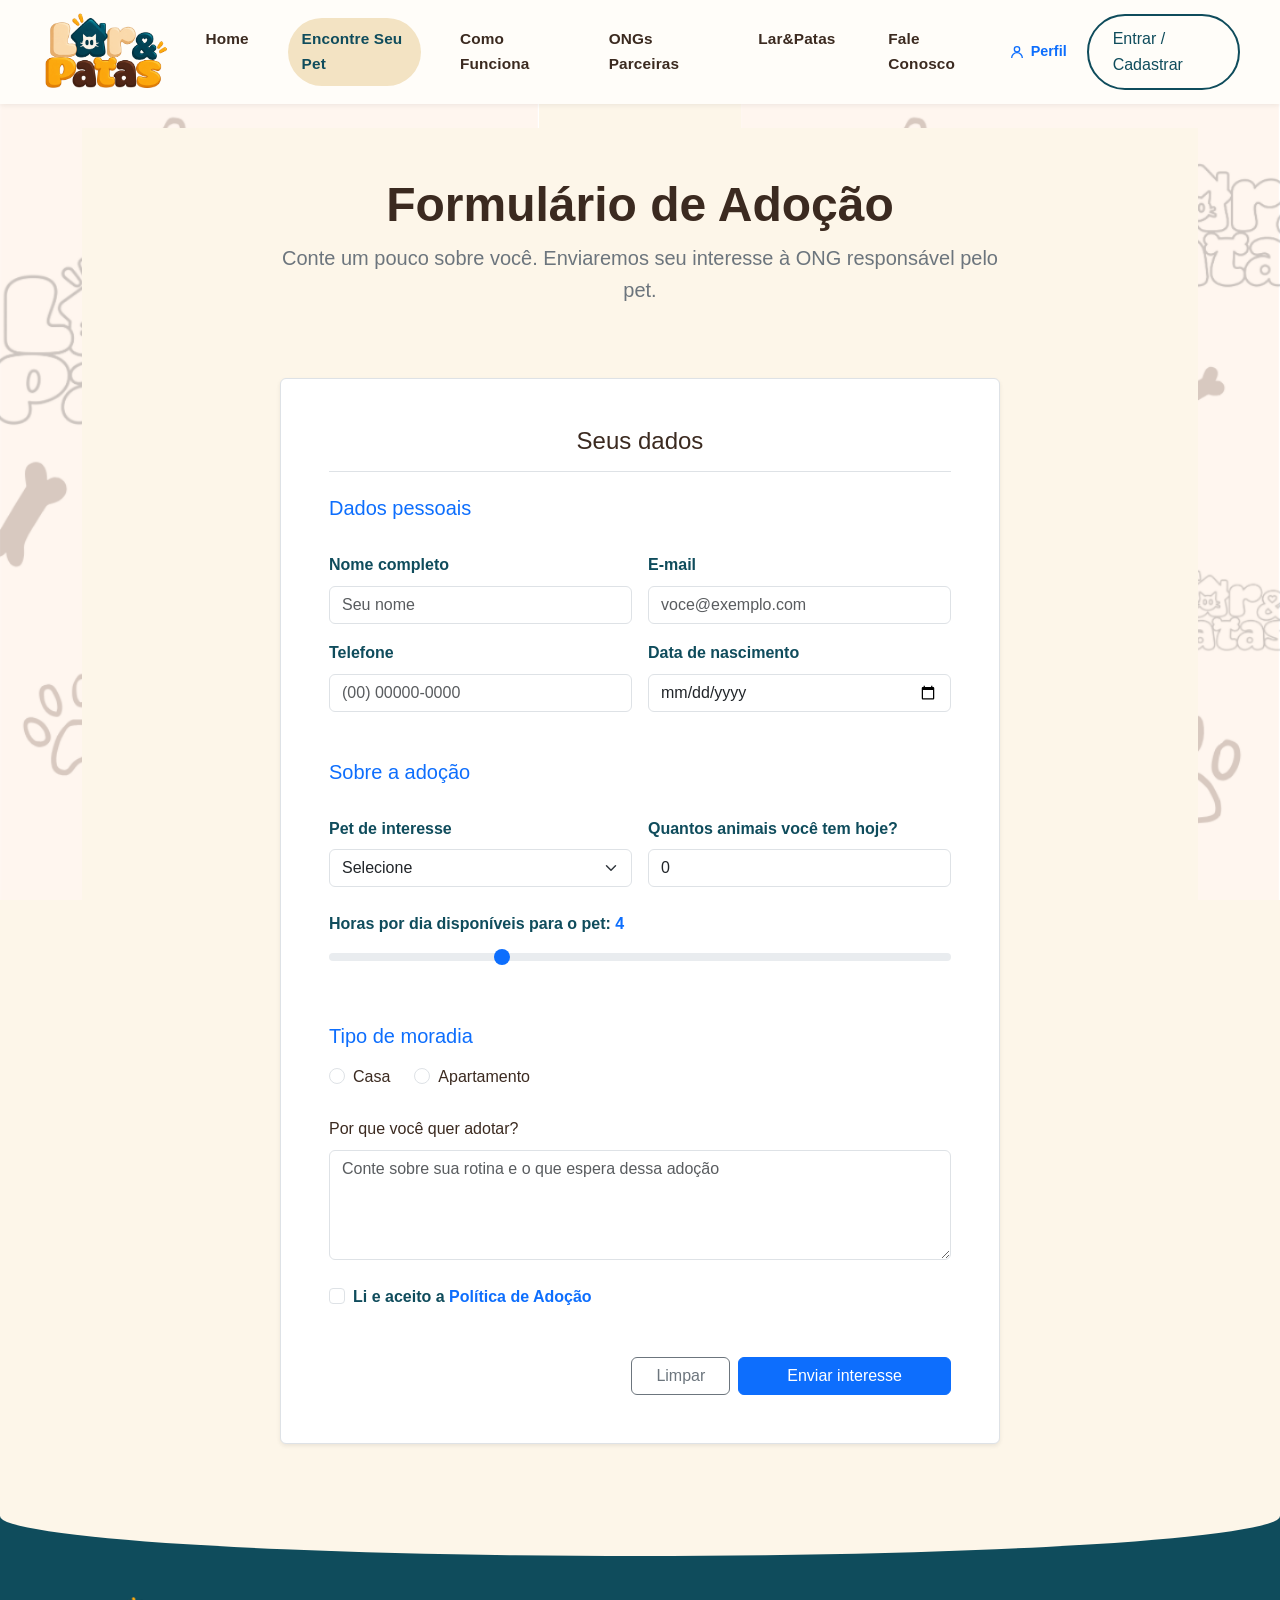
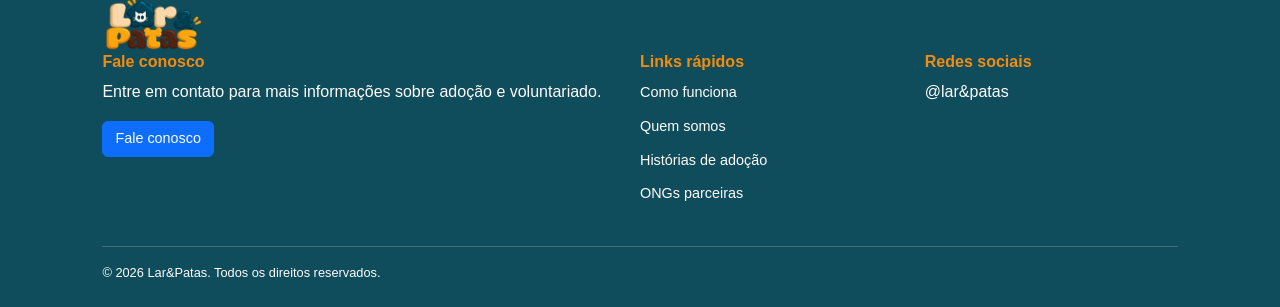
==== commit 2eec3cd6: "estilização pra indicar a pagina ativa" ====
--- a/adocao.html
+++ b/adocao.html
@@ -6,6 +6,9 @@
     <title>Formulário de Adoção - Lar&amp;Patas</title>
 
     <link rel="icon" type="image/png" href="Midias/home/icon_page.png">
+    <link rel="preconnect" href="https://fonts.googleapis.com">
+    <link rel="preconnect" href="https://fonts.gstatic.com" crossorigin>
+    <link href="https://fonts.googleapis.com/css2?family=Fredoka:wght@400;500;600;700&family=Nunito:wght@400;600;700&display=swap" rel="stylesheet">
     <link href="https://cdn.jsdelivr.net/npm/bootstrap@5.3.3/dist/css/bootstrap.min.css" rel="stylesheet">
     <link rel="stylesheet" href="styles.css">
 </head>
@@ -28,7 +31,7 @@
             <nav class="menu" id="menu-principal">
                 <ul>
                     <li><a href="index.html">Home</a></li>
-                    <li class="tem-submenu">
+                    <li class="tem-submenu pagina-atual">
                         <a href="pets.html">Encontre Seu Pet</a>
                         <ul class="submenu">
                             <li><a href="conheca-pets.html">Conheça os Pets<span class="submenu-desc">Veja os cães e gatos disponíveis</span></a></li>
--- a/styles.css
+++ b/styles.css
@@ -75,11 +75,30 @@
 /*==== menu principal ====*/
 .menu > ul { display: flex; gap: 1.6rem; list-style: none; margin: 0; padding: 0; }
 
-.menu > ul > li > a {position: relative; display: block; padding: 0.6rem 0;font-family: 'Fredoka', sans-serif; 
-    font-weight: 500; font-size: 0.98rem; color: var(--azul); text-decoration: none;}
+.menu > ul > li > a {
+    position: relative;
+    display: block;
+    padding: 0.6rem 0.85rem;
+    border-radius: 999px;
+    font-family: var(--fonte-titulo);
+    font-weight: 600;
+    font-size: 0.96rem;
+    letter-spacing: 0.01em;
+    color: var(--marrom);
+    text-decoration: none;
+    transition: background-color 0.2s, color 0.2s, transform 0.2s;
+}
 
 .menu  > ul > li > a:hover {
+    background: var(--creme);
     color: var(--laranja);
+    transform: translateY(-1px);
+}
+
+.menu > ul > li > a[aria-current="page"],
+.menu > ul > li.pagina-atual > a {
+    background: var(--creme-escuro);
+    color: var(--petroleo);
 }
 
 /*==== submenu ====*/
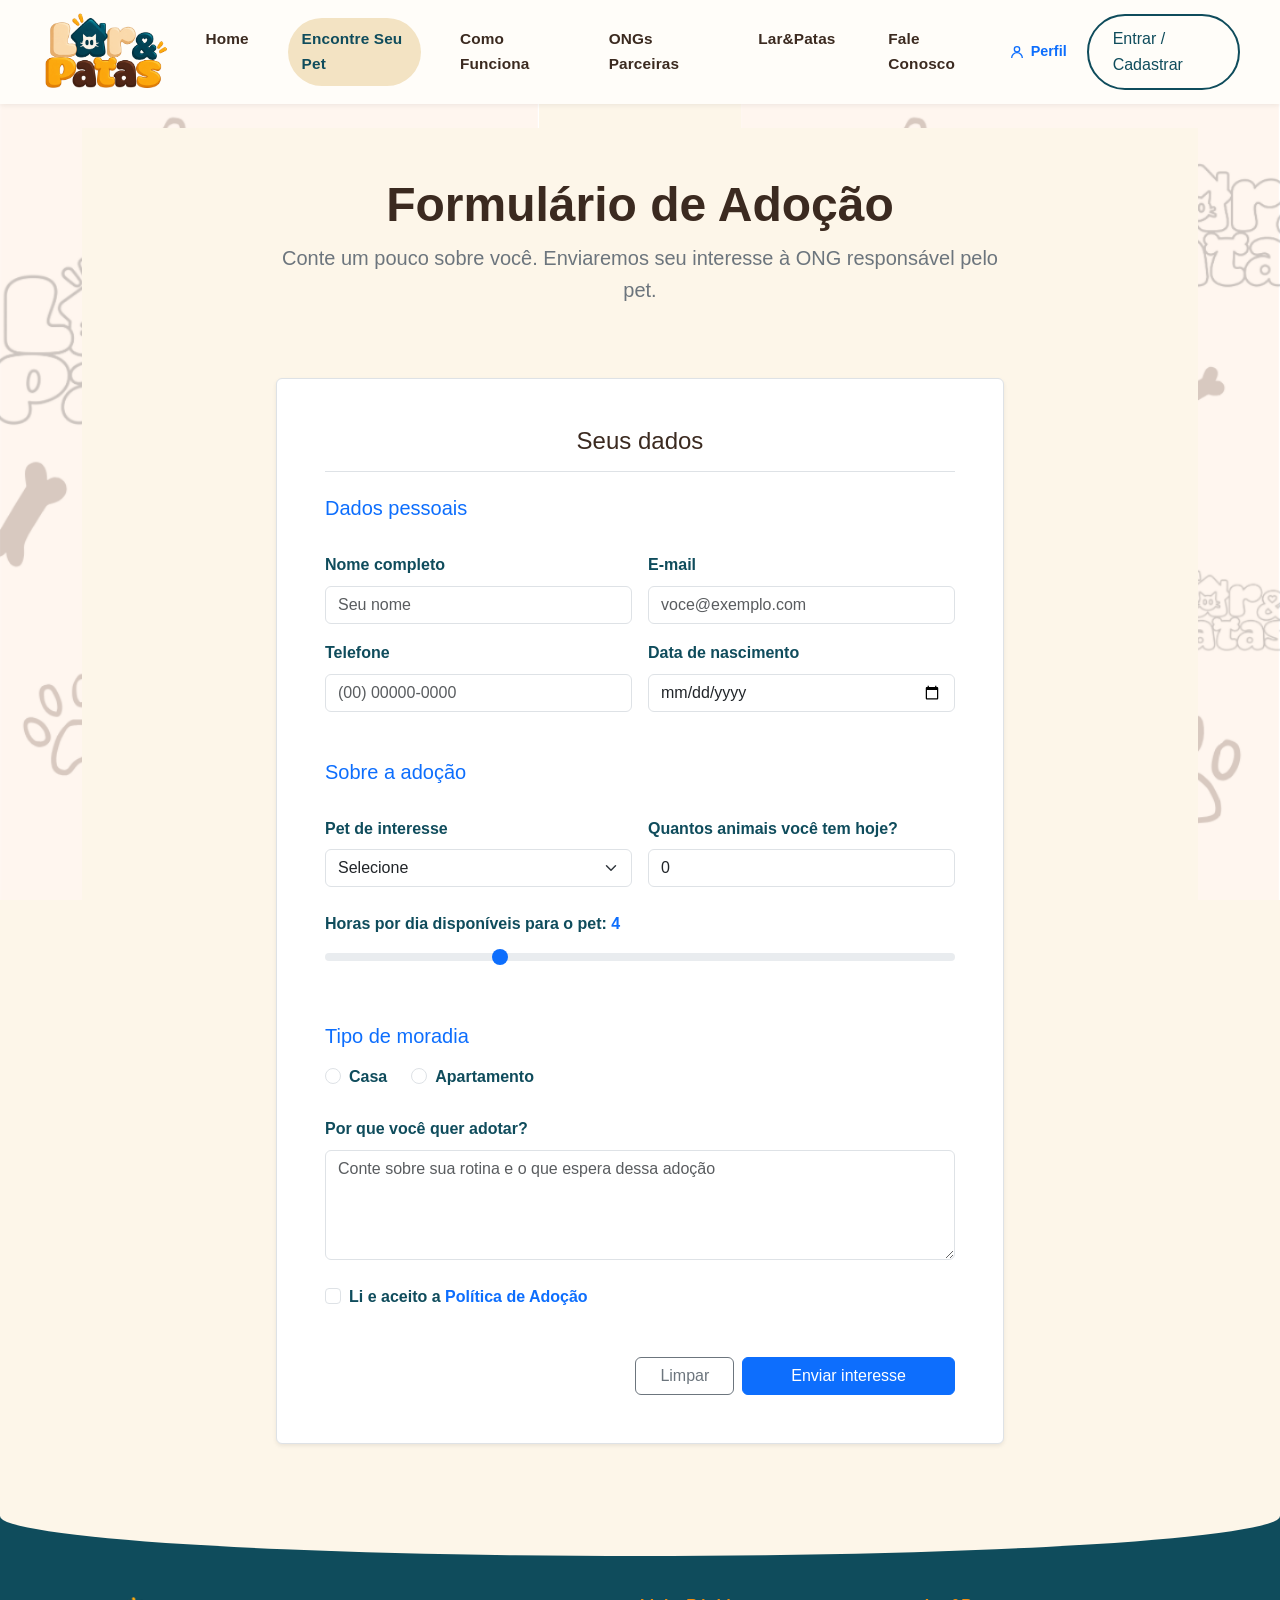
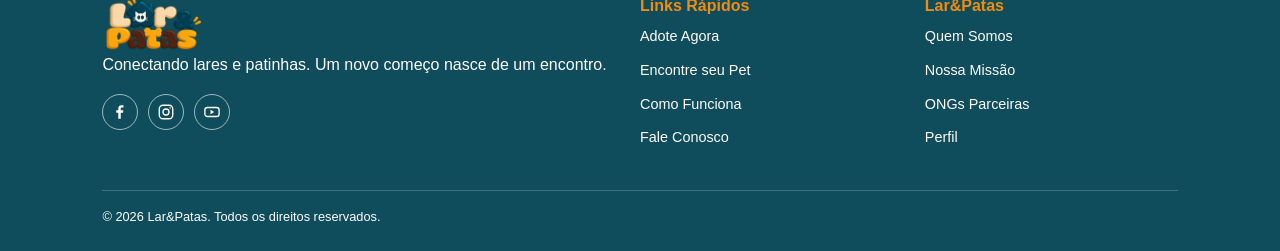
==== commit c63fcca1: "Padronização das paginas com rodapes iguais e preenchimento das tags que faltavam" ====
--- a/adocao.html
+++ b/adocao.html
@@ -67,7 +67,7 @@
         <section class="container-fluid py-4">
             <div class="container-lg mx-auto">
 
-            <main> <!-- Adicionado py-5 e container para desgrudar das bordas -->
+            <main>
                 <section class="section py-5" aria-labelledby="t-pagina">
                     <div class="container text-center">
                             <div class="section-head mb-4">
@@ -75,142 +75,151 @@
                                 <p class="lead text-secondary">Conte um pouco sobre você. Enviaremos seu interesse à ONG responsável pelo pet.</p>
                             </div>
                         </div>
-                    </section>
-
-                    <section class="section pb-5" aria-labelledby="t-form">
-                        <div class="container">
-                            <!-- Centraliza o formulário em telas grandes (col-lg-8) -->
-                            <div class="row justify-content-center">
-                                <div class="col-12 col-lg-8">
-                                    
-                                    <!-- Formulário com fundo branco e sombra suave -->
-                                    <form id="form-adocao" class="bg-white p-4 p-md-5 rounded shadow-sm border" novalidate>
-                                        <h2 id="t-form" class="h4 mb-4 text-center border-bottom pb-3">Seus dados</h2>
-
-                                        <!-- Fieldset 1: Dados Pessoais -->
-                                        <fieldset class="mb-5">
-                                            <legend class="h5 text-primary mb-3">Dados pessoais</legend>
-                                            
-                                            <!-- Row agrupa os inputs lado a lado no desktop -->
-                                            <div class="row g-3">
-                                                <div class="col-md-6">
-                                                    <label for="nome" class="form-label">Nome completo</label>
-                                                    <input type="text" id="nome" name="nome" class="form-control" placeholder="Seu nome" required>
-                                                </div>
-
-                                                <div class="col-md-6">
-                                                    <label for="email" class="form-label">E-mail</label>
-                                                    <input type="email" id="email" name="email" class="form-control" placeholder="voce@exemplo.com" required>
-                                                </div>
-
-                                                <div class="col-md-6">
-                                                    <label for="telefone" class="form-label">Telefone</label>
-                                                    <input type="tel" id="telefone" name="telefone" class="form-control" placeholder="(00) 00000-0000" required>
-                                                </div>
-
-                                                <div class="col-md-6">
-                                                    <label for="nascimento" class="form-label">Data de nascimento</label>
-                                                    <input type="date" id="nascimento" name="nascimento" class="form-control" required>
-                                                </div>
-                                            </div>
-                                        </fieldset>
-
-                                        <!-- Fieldset 2: Sobre a Adoção -->
-                                        <fieldset class="mb-5">
-                                            <legend class="h5 text-primary mb-3">Sobre a adoção</legend>
-
-                                            <div class="row g-3">
-                                                <div class="col-md-6">
-                                                    <label for="pet" class="form-label">Pet de interesse</label>
-                                                    <select id="pet" name="pet" class="form-select" required>
-                                                        <option value="">Selecione</option>
-                                                        <option value="thor">Thor (cachorro)</option>
-                                                        <option value="mel">Mel (cachorro)</option>
-                                                        <option value="luna">Luna (gato)</option>
-                                                        <option value="simba">Simba (gato)</option>
-                                                        <option value="bolinha">Bolinha (cachorro)</option>
-                                                        <option value="nina">Nina (gato)</option>
-                                                    </select>
-                                                </div>
-
-                                                <div class="col-md-6">
-                                                    <label for="qtd-pets" class="form-label">Quantos animais você tem hoje?</label>
-                                                    <input type="number" id="qtd-pets" name="qtdPets" class="form-control" min="0" max="20" value="0">
-                                                </div>
-
-                                                <div class="col-12 mt-4">
-                                                    <label for="tempo" class="form-label">Horas por dia disponíveis para o pet: <output id="tempo-valor" for="tempo" class="fw-bold text-primary">4</output></label>
-                                                    <input type="range" id="tempo" name="tempo" class="form-range" min="1" max="12" value="4">
-                                                </div>
-                                            </div>
-                                        </fieldset>
-
-                                        <!-- Fieldset 3: Tipo de Moradia -->
-                                        <fieldset class="mb-4">
-                                            <legend class="h5 text-primary mb-3">Tipo de moradia</legend>
-
-                                            <div class="d-flex gap-4">
-                                                <div class="form-check">
-                                                    <input class="form-check-input" type="radio" id="moradia-casa" name="moradia" value="casa" required>
-                                                    <label class="form-check-label" for="moradia-casa">Casa</label>
-                                                </div>
-
-                                                <div class="form-check">
-                                                    <input class="form-check-input" type="radio" id="moradia-apto" name="moradia" value="apartamento">
-                                                    <label class="form-check-label" for="moradia-apto">Apartamento</label>
-                                                </div>
-                                            </div>
-                                        </fieldset>
-
-                                        <!-- Textarea -->
-                                        <div class="mb-4">
-                                            <label for="motivo" class="form-label">Por que você quer adotar?</label>
-                                            <textarea id="motivo" name="motivo" class="form-control" rows="4" placeholder="Conte sobre sua rotina e o que espera dessa adoção" required></textarea>
-                                        </div>
-
-                                        <!-- Checkbox de Termos -->
-                                        <div class="mb-5 form-check">
-                                            <input class="form-check-input" type="checkbox" id="termos" name="termos" required>
-                                            <label class="form-check-label" for="termos">Li e aceito a <a href="politica-adocao.html" class="text-decoration-none">Política de Adoção</a></label>
-                                        </div>
-
-                                        <!-- Botões de Ação -->
-                                        <div class="form-acoes d-grid gap-2 d-md-flex justify-content-md-end">
-                                            <button type="reset" class="btn btn-outline-secondary px-4">Limpar</button>
-                                            <button type="submit" class="btn btn-primary px-5">Enviar interesse</button>
-                                        </div>
-                                    </form>
-
+                </section>
+
+                <section class="section pb-5" aria-labelledby="t-form">
+                    <main class="container">
+                        <form id="form-adocao" class="bg-white p-4 p-md-5 rounded shadow-sm border mx-auto col-12 col-lg-8" novalidate>
+                            <h2 id="t-form" class="h4 mb-4 text-center border-bottom pb-3">Seus dados</h2>
+
+                            <!-- Fieldset 1: Dados Pessoais -->
+                            <fieldset class="mb-5">
+                                <legend class="h5 text-primary mb-3">Dados pessoais</legend>
+                                
+                                <div class="row g-3">
+                                    <div class="col-md-6">
+                                        <label for="nome" class="form-label">Nome completo</label>
+                                        <input type="text" id="nome" name="nome" class="form-control" placeholder="Seu nome" required>
+                                    </div>
+
+                                    <div class="col-md-6">
+                                        <label for="email" class="form-label">E-mail</label>
+                                        <input type="email" id="email" name="email" class="form-control" placeholder="voce@exemplo.com" required>
+                                    </div>
+
+                                    <div class="col-md-6">
+                                        <label for="telefone" class="form-label">Telefone</label>
+                                        <input type="tel" id="telefone" name="telefone" class="form-control" placeholder="(00) 00000-0000" required>
+                                    </div>
+
+                                    <div class="col-md-6">
+                                        <label for="nascimento" class="form-label">Data de nascimento</label>
+                                        <input type="date" id="nascimento" name="nascimento" class="form-control" required>
+                                    </div>
                                 </div>
-                            </div>
-                        </div>
-                    </section>
-                </main>
+                            </fieldset>
+
+                            <!-- Fieldset 2: Sobre a Adoção -->
+                            <fieldset class="mb-5">
+                                <legend class="h5 text-primary mb-3">Sobre a adoção</legend>
+
+                                <div class="row g-3">
+                                    <div class="col-md-6">
+                                        <label for="pet" class="form-label">Pet de interesse</label>
+                                        <select id="pet" name="pet" class="form-select" required>
+                                            <option value="">Selecione</option>
+                                        </select>
+                                    </div>
+
+                                    <div class="col-md-6">
+                                        <label for="qtd-pets" class="form-label">Quantos animais você tem hoje?</label>
+                                        <input type="number" id="qtd-pets" name="qtdPets" class="form-control" min="0" max="20" value="0">
+                                    </div>
+
+                                    <div class="col-12 mt-4">
+                                        <label for="tempo" class="form-label">Horas por dia disponíveis para o pet: <output id="tempo-valor" for="tempo" class="fw-bold text-primary">4</output></label>
+                                        <input type="range" id="tempo" name="tempo" class="form-range" min="1" max="12" value="4">
+                                    </div>
+                                </div>
+                            </fieldset>
+
+                            <!-- Fieldset 3: Tipo de Moradia -->
+                            <fieldset class="mb-4">
+                                <legend class="h5 text-primary mb-3">Tipo de moradia</legend>
+
+                                <div class="d-flex gap-4">
+                                    <div class="form-check">
+                                        <input class="form-check-input" type="radio" id="moradia-casa" name="moradia" value="casa" required>
+                                        <label class="form-check-label" for="moradia-casa">Casa</label>
+                                    </div>
+
+                                    <div class="form-check">
+                                        <input class="form-check-input" type="radio" id="moradia-apto" name="moradia" value="apartamento">
+                                        <label class="form-check-label" for="moradia-apto">Apartamento</label>
+                                    </div>
+                                </div>
+                            </fieldset>
+
+                            <!-- Textarea -->
+                            <div class="mb-4">
+                                <label for="motivo" class="form-label">Por que você quer adotar?</label>
+                                <textarea id="motivo" name="motivo" class="form-control" rows="4" placeholder="Conte sobre sua rotina e o que espera dessa adoção" required></textarea>
+                            </div>
+
+                            <!-- Checkbox de Termos -->
+                            <div class="mb-5 form-check">
+                                <input class="form-check-input" type="checkbox" id="termos" name="termos" required>
+                                <label class="form-check-label" for="termos">Li e aceito a <a href="politica-adocao.html" class="text-decoration-none">Política de Adoção</a></label>
+                            </div>
+
+                            <!-- Botões de Ação -->
+                            <div class="form-acoes d-grid gap-2 d-md-flex justify-content-md-end">
+                                <button type="reset" class="btn btn-outline-secondary px-4">Limpar</button>
+                                <button type="submit" class="btn btn-primary px-5">Enviar interesse</button>
+                            </div>
+                        </form>
+                    </main>
+                </section>
+            </main>
             </div>
         </section>
 
+            <!-- Rodapé -->
         <footer class="footer">
-            <img class="footer-logo" src="Midias/home/logo.png" alt="Lar&amp;Patas">
             <div class="footer-cols">
-                <div>
-                    <h2>Fale conosco</h2>
-                    <p>Entre em contato para mais informações sobre adoção e voluntariado.</p>
-                    <a class="btn btn-primary" href="contato.html">Fale conosco</a>
-                </div>
+            <section class="footer-marca" aria-label="Lar&amp;Patas">
+                    <img class="footer-logo" src="Midias/home/logo.png" alt="Lar&amp;Patas">
+                    <p>Conectando lares e patinhas. Um novo começo nasce de um encontro.</p>
+                    <ul class="redes" aria-label="Redes sociais">
+                        <li>
+                            <a href="https://www.facebook.com/larepatas" target="_blank" rel="noopener noreferrer" aria-label="Facebook do Lar&amp;Patas">
+                                <svg viewBox="0 0 24 24" aria-hidden="true"><path fill="currentColor" stroke="none" d="M13 21v-8h3l.5-3.5H13V7.8c0-1 .3-1.7 1.8-1.7h1.8V3.1C16.3 3 15.2 3 14 3c-2.6 0-4.3 1.6-4.3 4.4v2.1H7V13h2.7v8H13z"/></svg>
+                            </a>
+                        </li>
+                        <li>
+                            <a href="https://www.instagram.com/lar_e_patas" target="_blank" rel="noopener noreferrer" aria-label="Instagram do Lar&amp;Patas">
+                                <svg viewBox="0 0 24 24" aria-hidden="true"><rect x="3" y="3" width="18" height="18" rx="5"/><circle cx="12" cy="12" r="4"/><circle cx="17.5" cy="6.5" r="1" fill="currentColor" stroke="none"/></svg>
+                            </a>
+                        </li>
+                        <li>
+                            <a href="https://www.youtube.com/@larepatas" target="_blank" rel="noopener noreferrer" aria-label="YouTube do Lar&amp;Patas">
+                                <svg viewBox="0 0 24 24" aria-hidden="true"><rect x="2.5" y="6" width="19" height="12" rx="3.5"/><polygon points="10,9 15,12 10,15" fill="currentColor" stroke="none"/></svg>
+                            </a>
+                        </li>
+                    </ul>
+                </section>
+
                 <nav aria-label="Links rápidos">
-                    <h2>Links rápidos</h2>
+                    <h2>Links Rápidos</h2>
                     <ul>
-                        <li><a href="como-funciona.html">Como funciona</a></li>
-                        <li><a href="sobre.html">Quem somos</a></li>
-                        <li><a href="index.html#historias">Histórias de adoção</a></li>
-                        <li><a href="ongs.html">ONGs parceiras</a></li>
+                        <li><a href="conheca-pets.html">Adote Agora</a></li>
+                        <li><a href="pets.html">Encontre seu Pet</a></li>
+                        <li><a href="como-funciona.html">Como Funciona</a></li>
+                        <li><a href="contato.html">Fale Conosco</a></li>
                     </ul>
                 </nav>
-                <div>
-                    <h2>Redes sociais</h2>
-                    <p>@lar&amp;patas</p>
-                </div>
+
+                <nav aria-label="Sobre o Lar&amp;Patas">
+                    <h2>Lar&amp;Patas</h2>
+                    <ul>
+                        <li><a href="sobre.html">Quem Somos</a></li>
+                        <li><a href="missao.html">Nossa Missão</a></li>
+                        <li><a href="ongs.html">ONGs Parceiras</a></li>
+                        <li><a href="perfil.html">Perfil</a></li>
+                    </ul>
+                </nav>
             </div>
+
             <p class="copy">&copy; <span id="ano">2026</span> Lar&amp;Patas. Todos os direitos reservados.</p>
         </footer>
     </div>
--- a/styles.css
+++ b/styles.css
@@ -1,95 +1,300 @@
-/* ===== Tokens (cores e fontes do protótipo) ===== */
+/* ==========================================================================
+   LAR&PATAS - styles.css
+
+   ÍNDICE
+   1. Tokens e base ........ variáveis, reset, tipografia
+   2. Componentes .......... cabeçalho de seção, botões, eyebrow/selo, cards
+   3. Estrutura do site .... topo, menu, hambúrguer, rodapé
+   4. Home ................. banner, hero, carrossel, números, vitrine, aviso, parceiros
+   5. Páginas internas ..... Pets, Adoção, Política, ONGs, Sobre, Missão,
+                             Como funciona, Contato, Login, Perfil
+   6. Acessibilidade ....... prefers-reduced-motion
+
+   Obs.: as media queries de cada trecho ficam logo abaixo dele.
+   ========================================================================== */
+
+
+/* ==========================================================================
+   1. TOKENS E BASE
+   ========================================================================== */
+
+/* ----- Tokens (cores, medidas e fontes) ----- */
 :root {
     --petroleo: #0f4c5c;
-    --pessego:  #f7d9ae;
+    --pessego: #f7d9ae;
+    --laranja-escuro: #d97a05;
     --laranja: #f28c0f;
-    --amarelo: #ffda13;
     --creme: #fdf6e9;
     --creme-escuro: #f3e3c3;
     --marrom: #3b2a20;
     --branco: #fffdf9;
+    --texto-suave: #6b5a4d;
+    --texto-medio: #51473e;
+    --borda-suave: #e8e1d6;
     --raio: 16px;
     --sombra: 0px 6px 6px rgba(18, 75, 92, 0.12);
     --fonte-titulo: "Fredoka", sans-serif;
     --fonte-texto: "Nunito", sans-serif;
 }
 
+/* ----- Reset ----- */
+* {
+    box-sizing: border-box;
+}
+
 html,
-
-body{margin: 0;   padding: 0; width: 100%;
-}
-
-* { box-sizing: border-box; }
-
-
 body {
-    background: url("Midias/home/osso.png") left top / 539px auto repeat-y,
-    url("Midias/home/osso.png") right top / 539px auto repeat-y, var(--creme);
-    font-family: var(--fonte-titulo);  color: var(--marrom); line-height: 1.6;
+    margin: 0;
+    padding: 0;
+    width: 100%;
+}
+
+/* ----- Página ----- */
+body {
+    background:
+        url("Midias/home/osso.png") left top / 539px auto repeat-y,
+        url("Midias/home/osso.png") right top / 539px auto repeat-y,
+        var(--creme);
     background-attachment: fixed, fixed, scroll;
-}
-
-img { max-width: 100%; display: block; }
-h1, h2 { font-family: var(--fonte-titulo); color: var(--petroleo); font-weight: 600; }
-a:focus-visible, button:focus-visible { outline: 3px solid var(--laranja); outline-offset: 2px; }
-
-/*==== conteudo principal ====*/
-main { width: 100%; max-width: 1720px; min-height: 100vh; margin: 0 auto; background-color: var(--creme);
-}
-
-/*======= cabeçalho de seção =====*/
+    color: var(--marrom);
+    font-family: var(--fonte-titulo);
+    line-height: 1.6;
+}
+
+main {
+    width: 100%;
+    max-width: 1720px;
+    min-height: 100vh;
+    margin: 0 auto;
+    background-color: var(--creme);
+}
+
+/* ----- Elementos básicos ----- */
+img {
+    display: block;
+    max-width: 100%;
+}
+
+h1,
+h2 {
+    color: var(--petroleo);
+    font-family: var(--fonte-titulo);
+    font-weight: 600;
+}
+
+/* Título principal de cada página */
+#t-pagina {
+    color: var(--marrom);
+}
+
+a:focus-visible,
+button:focus-visible {
+    outline: 3px solid var(--laranja);
+    outline-offset: 2px;
+}
+/* ==========================================================================
+   2. COMPONENTES (usados em várias páginas)
+   ========================================================================== */
+
+/* ----- Cabeçalho de seção: título centralizado com traço laranja ----- */
 .section-head {
-    text-align: center;
     max-width: 720px;
     margin: 0 auto 32px;
-}
-
-.section-head h2::after {
+    text-align: center;
+}
+
+.section-head h2::after,
+.ongs-lista > h2::after {
     content: "";
     display: block;
     width: 56px;
     height: 4px;
     margin: 16px auto 0;
+    border-radius: 999px;
     background: var(--laranja);
+}
+
+/* ----- Eyebrow: texto pequeno em maiúsculas acima do título ----- */
+.eyebrow,
+.cf-eyebrow,
+.encontre-eyebrow {
+    display: inline-block;
+    margin-bottom: 12px;
+    color: var(--laranja);
+    font-family: var(--fonte-texto);
+    font-size: .8rem;
+    font-weight: 800;
+    letter-spacing: .12em;
+    text-transform: uppercase;
+}
+
+/* ----- Selo: pílula pêssego acima do título ----- */
+.ongs-selo,
+.sobre-selo {
+    display: inline-flex;
+    align-items: center;
+    margin-bottom: 12px;
+    padding: 6px 14px;
     border-radius: 999px;
-}
-
-/*botões*/
-.botao { display: inline-block;  padding: 10px 24px;  border: 2px solid var(--petroleo);  border-radius: 999px;
-    font-family: var(--fonte-titulo);   font-weight: 500;   text-decoration: none;   transition: background 0.2s, color 0.2s;}
-
-.botao-primario {   background: var(--petroleo);   color: var(--branco);}
-
-.botao-primario:hover, .botao-primario:focus { background: var(--laranja); border-color: var(--petroleo);}
-
-.botao-contorno { background: transparent; color: var(--petroleo);}
-
-.botao-contorno:hover, .botao-contorno:focus {  background: var(--petroleo);  color: var(--branco);}
-
-/* ===== Topo ===== */
-.topo {top: 0; z-index: 100; display: flex; align-items: center; justify-content: space-between; 
-    gap: 24px; padding: 12px 40px; background: var(--branco); box-shadow: 0 1px 6px rgba(0, 0, 0, .08);}
-
-.logo img {display: block; height: 80px; width: auto; }
-
-/*==== menu principal ====*/
-.menu > ul { display: flex; gap: 1.6rem; list-style: none; margin: 0; padding: 0; }
+    background: var(--pessego);
+    color: var(--petroleo);
+    font-family: var(--fonte-texto);
+    font-size: .85rem;
+    font-weight: 800;
+    letter-spacing: .03em;
+}
+
+/* ----- Botões ----- */
+.botao {
+    display: inline-block;
+    padding: 10px 24px;
+    border: 2px solid var(--petroleo);
+    border-radius: 999px;
+    font-family: var(--fonte-titulo);
+    font-weight: 500;
+    text-decoration: none;
+    transition: background .2s, color .2s;
+    cursor: pointer;
+}
+
+.botao-primario {
+    background: var(--petroleo);
+    color: var(--branco);
+}
+
+.botao-primario:hover,
+.botao-primario:focus {
+    background: var(--laranja);
+}
+
+.botao-contorno {
+    background: transparent;
+    color: var(--petroleo);
+}
+
+.botao-contorno:hover,
+.botao-contorno:focus {
+    background: var(--petroleo);
+    color: var(--branco);
+}
+
+/* ----- Botão laranja preenchido (Home e Missão) ----- */
+.btn-laranja {
+    display: inline-block;
+    padding: 10px 28px;
+    border-radius: 999px;
+    background: var(--laranja);
+    color: #fff;
+    font-family: var(--fonte-titulo);
+    font-size: .9rem;
+    font-weight: 600;
+    text-decoration: none;
+    transition: transform .2s, background .2s;
+}
+
+.btn-laranja:hover {
+    background: var(--laranja-escuro);
+    transform: translateY(-2px);
+}
+
+/* ----- Título de card (ONGs, Sobre, Encontre, Como funciona) ----- */
+.ong h3,
+.sobre-etapas h3,
+.sobre-valores-grid h3,
+.encontre-filtro h3,
+.cf-step-card h3 {
+    margin: 0 0 8px;
+    color: var(--petroleo);
+    font-family: var(--fonte-titulo);
+    font-size: 1.25rem;
+    font-weight: 600;
+}
+
+/* ----- Campos de formulário (Fale conosco e Entrar) ----- */
+.contato-form label,
+.auth-card label {
+    margin-top: 6px;
+    color: var(--marrom);
+    font-family: var(--fonte-texto);
+    font-size: .92rem;
+    font-weight: 700;
+}
+
+.contato-form input,
+.contato-form select,
+.contato-form textarea,
+.auth-card input {
+    width: 100%;
+    padding: 13px 15px;
+    border: 1px solid #e6ddd1;
+    border-radius: 12px;
+    background: #fff;
+    color: var(--marrom);
+    font-family: var(--fonte-texto);
+    font-size: .96rem;
+    transition: border-color .2s, box-shadow .2s;
+}
+
+.contato-form input::placeholder,
+.contato-form textarea::placeholder {
+    color: #988b81;
+}
+
+.contato-form input:focus,
+.contato-form select:focus,
+.contato-form textarea:focus,
+.auth-card input:focus {
+    border-color: var(--petroleo);
+    outline: none;
+    box-shadow: 0 0 0 3px rgba(15, 76, 92, .12);
+}
+/* ==========================================================================
+   3. ESTRUTURA DO SITE (topo, menu e rodapé)
+   ========================================================================== */
+
+/* ----- Topo ----- */
+.topo {
+    position: relative;
+    z-index: 100;
+    display: flex;
+    align-items: center;
+    justify-content: space-between;
+    gap: 24px;
+    padding: 12px 40px;
+    background: var(--branco);
+    box-shadow: 0 1px 6px rgba(0, 0, 0, .08);
+}
+
+.logo img {
+    display: block;
+    width: auto;
+    height: 80px;
+}
+
+/* ----- Menu principal ----- */
+.menu > ul {
+    display: flex;
+    gap: 1.6rem;
+    margin: 0;
+    padding: 0;
+    list-style: none;
+}
 
 .menu > ul > li > a {
     position: relative;
     display: block;
     padding: 0.6rem 0.85rem;
     border-radius: 999px;
+    color: var(--marrom);
     font-family: var(--fonte-titulo);
+    font-size: 0.96rem;
     font-weight: 600;
-    font-size: 0.96rem;
     letter-spacing: 0.01em;
-    color: var(--marrom);
     text-decoration: none;
     transition: background-color 0.2s, color 0.2s, transform 0.2s;
 }
 
-.menu  > ul > li > a:hover {
+.menu > ul > li > a:hover {
     background: var(--creme);
     color: var(--laranja);
     transform: translateY(-1px);
@@ -101,283 +306,782 @@
     color: var(--petroleo);
 }
 
-/*==== submenu ====*/
-
-.tem-submenu { position: relative;}
-
-.menu .submenu {display: none; position: absolute; top: 100%; left: 0; min-width: 260px;
-    margin: 0; padding: 8px;; list-style: none; background: var(--branco); border-radius: 12px;
-    box-shadow: var(--sombra);}
-
-.menu .tem-submenu:hover .submenu, 
-.menu .tem-submenu:focus-within .submenu {display: block;}
-
-.menu .submenu a {display: block; padding: 10px 12px; border-radius: 8px; font-weight: 600;
-    color: var(--azul); text-decoration: none;}
-
-.menu .submenu a:hover { background: var(--creme);}
-
-.submenu-desc {display: block;font-weight: 400;font-size: 0.85rem; color: #6b5a4d} 
-
-/*Pefil + botao entrar/cadastrar*/
-.topo-acoes { display: flex; align-items: center; gap: 20px; }
+/* ----- Submenu ----- */
+.tem-submenu {
+    position: relative;
+}
+
+.menu .submenu {
+    display: none;
+    position: absolute;
+    top: 100%;
+    left: 0;
+    min-width: 260px;
+    margin: 0;
+    padding: 8px;
+    border-radius: 12px;
+    background: var(--branco);
+    box-shadow: var(--sombra);
+    list-style: none;
+}
+
+.menu .tem-submenu:hover .submenu,
+.menu .tem-submenu:focus-within .submenu {
+    display: block;
+}
+
+.menu .submenu a {
+    display: block;
+    padding: 10px 12px;
+    border-radius: 8px;
+    color: var(--marrom);
+    font-weight: 600;
+    text-decoration: none;
+}
+
+.menu .submenu a:hover {
+    background: var(--creme);
+}
+
+.submenu-desc {
+    display: block;
+    color: var(--texto-suave);
+    font-size: 0.85rem;
+    font-weight: 400;
+}
+
+/* ----- Perfil e botão Entrar/Cadastrar ----- */
+.topo-acoes {
+    display: flex;
+    align-items: center;
+    gap: 20px;
+}
 
 .perfil-link {
-    display: flex; align-items: center; gap: 6px;
-    font-family: var(--fonte-titulo); font-size: 0.9rem; font-weight:600;
-    text-decoration: none;}
-
-.perfil-link svg { width: 16px; height: 16px; fill: none; stroke: currentColor;
-    stroke-width: 2;}
-
-.perfil-link:hover {color: var(--laranja);}
-
-/* ===== Banner ===== */
-.banner { width: 100% ; max-width: 1720px; margin: auto;}
-.banner img {display:block; width: 100%; height: auto; border-radius: var(--raio); }
-
-/* ===== Bem-vindo (cartão creme) ===== */
-.hero { display: grid; grid-template-columns: minmax(0, 1fr) minmax(0, 1fr);
-    align-items: center; gap: 48px; max-width: 1200px; margin: 0 auto; padding: 48px 24px;
-}
-
-.hero-texto, .hero-carrossel { min-width: 0;
-}
-
-.hero-texto h1 { font-size: clamp(2rem, 3vw, 3rem); color: var(--petroleo);
-}
-.hero-texto p { font-family: var(--fonte-texto); font-size: 1.05rem; margin: 20px 0;
-}
-
-.hero-actions {
-    display: flex; flex-wrap: wrap; gap: 12px;
-}
-
-.hero-carrossel h2 {
-    text-align: center; font-size: 1.5rem; margin-bottom: 20px;
-}
-
-
-/* ===== Seções ===== */
-.secao { max-width: 1100px; margin: 0 auto; padding: 72px 24px 24px; }
-.secao-titulo { text-align: center; margin-bottom: 32px; }
-.secao-titulo h2 { font-size: 2rem; font-weight: 700; margin-bottom: 8px; }
-.secao-titulo p { max-width: 520px; margin: 0 auto; font-size: .9rem; opacity: .85; }
-
-.btn-laranja {
-    display: inline-block; padding: 10px 28px; border-radius: 999px;
-    background: var(--laranja); color: #fff;
-    font-family: var(--fonte-titulo); font-weight: 600; font-size: .9rem; text-decoration: none;
-    transition: transform .2s, background .2s;
-}
-.btn-laranja:hover { background: #d97a05; transform: translateY(-2px); }
-
-
-
-/* ===== Carrossel (passa sozinho) ===== */
-.carrossel { position: relative; padding: 0 56px 36px; }
-.carrossel-viewport { overflow: hidden; border-radius: 20px; }
-.carrossel-track { display: flex; transition: transform .6s ease; }
-.carrossel .slide { flex: 0 0 100%; margin: 0; }
-.carrossel .slide img { width: 100%; height: auto; border-radius: 20px; }
-
-/*==== historias ====*/
-.carrossel-historias { max-width: 1100px; margin: 0 auto; }
-.carrossel-historias .carrossel-track { gap: 20px;}
-.carrossel-historias .slide { flex: 0 0 calc((100% - 20px) / 2);margin: 0;}
-.carrossel-historias .slide img {  width: 100%; height: auto; border-radius: 20px;}
-
-.carrossel-btn {
-    position: absolute; top: calc(50% - 18px); transform: translateY(-50%);
-    width: 40px; height: 40px; border: 0; border-radius: 50%;
-    background: var(--petroleo); color: #fff; font-size: 1rem; cursor: pointer;
-    transition: background .2s;
-}
-.carrossel-btn:hover { background: var(--laranja); }
-.carrossel-btn.prev { left: 0; }
-.carrossel-btn.next { right: 0; }
-
-.carrossel-dots { position: absolute; left: 0; right: 0; bottom: 0; display: flex; justify-content: center; gap: 6px; }
-.carrossel-dots button {
-    width: 8px; height: 8px; padding: 0; border: 0; border-radius: 999px;
-    background: var(--creme-escuro); cursor: pointer; transition: width .3s, background .3s;
-}
-.carrossel-dots button[aria-current="true"] { width: 26px; background: var(--laranja); }
-
-
-/*==== quem somos + numeros ====*/
-
-.stats {list-style: none;margin: 0 auto;padding: 2rem 1rem; max-width: 980px;
-  display: grid;  grid-template-columns: repeat(4, 1fr);  gap: 1rem;  text-align: center;
-  border-radius: 28px;}
-
-.stat-num {display: block;  font-family: "Fredoka", sans-serif;  font-weight: 700;
-  font-size: clamp(2.2rem, 5vw, 3.4rem); line-height: 1; color: var(--laranja);}
-
-.stat-label { display: block; margin-top: 0.4rem;   color: var(--marrom); font-size: 1rem;}
-
-@media (max-width: 720px) {.stats { grid-template-columns: repeat(2, 1fr); row-gap: 1.6rem; }}
-
-
-/* ===== Vitrine ===== */
-.vitrine {
-    display: flex; align-items: center; justify-content: space-between; gap: 32px;
-    max-width: 1100px; margin: 56px auto 0; padding: 40px 56px;
-    background: var(--petroleo); color: #fff; border-radius: 24px;}
-
-.vitrine h2 { color: #fff; font-size: 1.8rem; font-weight: 700; }
-.vitrine p { max-width: 460px; font-size: .95rem; }
-.vitrine img { width: 720px; flex-shrink: 0; }
-
-/* ===== Aviso ===== */
-.aviso {
-    display: flex; align-items: center; justify-content: center; gap: 24px;
-    max-width: 1200px; margin: 56px auto 0; padding: 24px 32px;
-    background: var(--pessego); border-radius: var(--raio);
-}
-.aviso img { width: 720px; }
-.aviso h2 { font-size: 2.5rem; margin: 0 0 4px; }
-.aviso p { margin: 0; font-size: 1.2rem; }
-
-/* ===== Parceiros (faixa contínua) ===== */
-.secao-parceiros { width: 100%; justify-items: center; max-width: 1100px; padding: 72px 24px 96px; 
-    min-width: 0;}
-
-/*==== areas visiveis ====*/
-.marquee { max-width: 100%; overflow: hidden; padding: 8px 0; }
-
-/*==== feixa animada ====*/
-.marquee-track {
-    display: flex; flex-wrap: wrap; gap: 16px; width: max-content;
-    margin: 0; padding: 0; list-style: none;
-    animation: passar 28s linear infinite;
-}
-
-.marquee:hover .marquee-track { animation-play-state: paused; }
-
-.marquee-track li {
-    display: flex; align-items: center; justify-content: center;
-    width: 210px; height: 78px; padding: 12px 20px; gap: 8px;
-    background: var(--branco); border-radius: 16px;
-    box-shadow: 0 4px 14px rgba(59, 42, 32, .08);
-}
-.marquee-track img {max-width: 100%; max-height: 100%; width: auto; object-fit: contain; }
-
-@keyframes passar { to { transform: translateX(calc(-50% - 8px)); } }
-
-/* ===== Rodapé ===== */
-.footer {  position: relative;  padding: 80px 8% 24px;  background: var(--petroleo);  color: var(--branco);}
-
-/* Onda no topo do rodapé */
-.footer::before {  content: "";  position: absolute;  top: 0; left: 0; width: 100%; height: 40px;
-  background: var(--creme); border-radius: 0 0 50% 50% / 0 0 100% 100%;}
-
-.footer-cols {  display: grid; grid-template-columns: 2fr 1fr 1fr; gap: 32px;}
-
-.footer-logo { height: 56px; width: auto;}
-
-.footer h2 { font-size: 1rem; color: var(--laranja);}
-
-.footer ul {margin: 0; padding: 0; list-style: none;}
-
-.footer li {  margin-bottom: 8px;}
-
-.footer a { font-size: 0.9rem; color: var(--branco); text-decoration: none;}
-
-.footer a:hover { color: var(--laranja); text-decoration: underline;}
-
-.redes {  display: flex;  gap: 10px;  margin-top: 16px;}
-
-.redes a { display: flex; align-items: center;justify-content: center; width: 36px; height: 36px;
-  border: 1px solid rgba(255, 255, 255, 0.6); border-radius: 50%;}
-
-.redes svg {width: 18px; height: 18px; fill: none; stroke: currentColor;
-  stroke-width: 1.8;}
-
-.footer .copy { margin: 32px 0 0; padding-top: 16px; border-top: 1px solid rgba(255, 255, 255, 0.2);
-  font-size: 0.8rem;}
-
-/* ===== Responsivo ===== */
-@media (max-width: 992px) {
-    .topo { flex-wrap: wrap; justify-content: center; }
-    .menu ul { flex-wrap: wrap; justify-content: center; gap: 16px; }
-}
-@media (max-width: 720px) {
-    .boas-vindas, .vitrine, .aviso { flex-direction: column; text-align: center; padding: 32px 24px; }
-    .rodape-conteudo { grid-template-columns: 1fr; gap: 32px; }
-    .carrossel { padding: 0 0 36px; }
-    .carrossel-btn { display: none; }
-}
-
-@media (prefers-reduced-motion: reduce) {
-    .carrossel-track { transition: none; }
-    .marquee-track { animation: none; overflow-x: auto; }
-}
-
-
-/* ===== MENU HAMBÚRGUER ===== */
-
-/* Esconde o botão no computador */
+    display: flex;
+    align-items: center;
+    gap: 6px;
+    font-family: var(--fonte-titulo);
+    font-size: 0.9rem;
+    font-weight: 600;
+    text-decoration: none;
+}
+
+.perfil-link svg {
+    width: 16px;
+    height: 16px;
+    fill: none;
+    stroke: currentColor;
+    stroke-width: 2;
+}
+
+.perfil-link:hover {
+    color: var(--laranja);
+}
+
+/* ----- Botão hambúrguer (escondido no computador) ----- */
 .menu-toggle {
     display: none;
 }
 
-/* Configuração para celulares */
+/* ----- Topo: telas médias ----- */
+@media (max-width: 992px) {
+    .topo {
+        flex-wrap: wrap;
+        justify-content: center;
+    }
+
+    .menu > ul {
+        flex-wrap: wrap;
+        justify-content: center;
+        gap: 16px;
+    }
+}
+
+/* ----- Topo: celular (menu vira hambúrguer) ----- */
 @media (max-width: 768px) {
-
-    .topo { display: flex; flex-wrap: wrap; justify-content: space-between; align-items: center; padding: 12px 20px; }
-
-    /* Mostra o botão hambúrguer */
-    .menu-toggle {display: flex;   flex-direction: column;   justify-content: center;   gap: 5px;   background: transparent;
-        border: none;  cursor: pointer;  padding: 10px;}
-
-    /* Desenha as três linhas */
-    .menu-toggle span {  display: block;  width: 26px;  height: 3px;  background: var(--petroleo);  border-radius: 3px;}
-
-    /* Esconde o menu inicialmente */
-    .menu {  display: none;  width: 100%;  order: 3;}
-
-    /* Mostra o menu quando ativado */
-    .menu.ativo { display: block; }
-
-    /* Organiza os links verticalmente */
-    .menu > ul {   flex-direction: column;  align-items: stretch;  gap: 0; }
-
-    .menu > ul > li > a {  padding: 12px; }
-
-    /* Mantém o botão ao lado da logo */
-    .menu-toggle { order: 2; }
-
-    /* Ajusta os botões de perfil */
-    .topo-acoes { order: 4;width: 100%; justify-content: center;}
-}
-
-/* ===== Fale conosco ===== */
+    .topo {
+        justify-content: space-between;
+        padding: 12px 20px;
+    }
+
+    /* Botão com as três linhas */
+    .menu-toggle {
+        display: flex;
+        flex-direction: column;
+        justify-content: center;
+        order: 2;
+        gap: 5px;
+        padding: 10px;
+        border: none;
+        background: transparent;
+        cursor: pointer;
+    }
+
+    .menu-toggle span {
+        display: block;
+        width: 26px;
+        height: 3px;
+        border-radius: 3px;
+        background: var(--petroleo);
+    }
+
+    /* Menu escondido até clicar no botão (o JS adiciona .ativo) */
+    .menu {
+        display: none;
+        order: 3;
+        width: 100%;
+    }
+
+    .menu.ativo {
+        display: block;
+    }
+
+    .menu > ul {
+        flex-direction: column;
+        align-items: stretch;
+        gap: 0;
+    }
+
+    .menu > ul > li > a {
+        padding: 12px;
+    }
+
+    .topo-acoes {
+        order: 4;
+        justify-content: center;
+        width: 100%;
+    }
+}
+
+/* ----- Rodapé ----- */
+.footer {
+    position: relative;
+    padding: 80px 8% 24px;
+    background: var(--petroleo);
+    color: var(--branco);
+}
+
+/* Onda no topo do rodapé */
+.footer::before {
+    content: "";
+    position: absolute;
+    top: 0;
+    left: 0;
+    width: 100%;
+    height: 40px;
+    border-radius: 0 0 50% 50% / 0 0 100% 100%;
+    background: var(--creme);
+}
+
+.footer-cols {
+    display: grid;
+    grid-template-columns: 2fr 1fr 1fr;
+    gap: 32px;
+}
+
+.footer-logo {
+    width: auto;
+    height: 56px;
+}
+
+.footer h2 {
+    color: var(--laranja);
+    font-size: 1rem;
+}
+
+.footer ul {
+    margin: 0;
+    padding: 0;
+    list-style: none;
+}
+
+.footer li {
+    margin-bottom: 8px;
+}
+
+.footer a {
+    color: var(--branco);
+    font-size: 0.9rem;
+    text-decoration: none;
+}
+
+.footer a:hover {
+    color: var(--laranja);
+    text-decoration: underline;
+}
+
+.footer .copy {
+    margin: 32px 0 0;
+    padding-top: 16px;
+    border-top: 1px solid rgba(255, 255, 255, 0.2);
+    font-size: 0.8rem;
+}
+
+/* Redes sociais (rodapé da home) */
+.redes {
+    display: flex;
+    gap: 10px;
+    margin-top: 16px;
+}
+
+.redes a {
+    display: flex;
+    align-items: center;
+    justify-content: center;
+    width: 36px;
+    height: 36px;
+    border: 1px solid rgba(255, 255, 255, 0.6);
+    border-radius: 50%;
+}
+
+.redes svg {
+    width: 18px;
+    height: 18px;
+    fill: none;
+    stroke: currentColor;
+    stroke-width: 1.8;
+}
+
+/* ----- Rodapé: celular ----- */
+@media (max-width: 720px) {
+    .footer {
+        padding: 72px 6% 24px;
+    }
+
+    .footer-cols {
+        grid-template-columns: 1fr;
+        gap: 28px;
+    }
+}
+/* ==========================================================================
+   4. HOME
+   ========================================================================== */
+
+/* ----- Banner ----- */
+.banner {
+    width: 100%;
+    max-width: 1720px;
+    margin: auto;
+}
+
+.banner img {
+    width: 100%;
+    height: auto;
+    border-radius: var(--raio);
+}
+
+/* ----- Boas-vindas ----- */
+.hero {
+    display: grid;
+    grid-template-columns: repeat(2, minmax(0, 1fr));
+    align-items: center;
+    gap: 48px;
+    max-width: 1200px;
+    margin: 0 auto;
+    padding: 48px 24px;
+}
+
+.hero-texto,
+.hero-carrossel {
+    min-width: 0;
+}
+
+.hero-texto h1 {
+    font-size: clamp(2rem, 3vw, 3rem);
+}
+
+.hero-texto p {
+    margin: 20px 0;
+    font-family: var(--fonte-texto);
+    font-size: 1.05rem;
+}
+
+.hero-actions {
+    display: flex;
+    flex-wrap: wrap;
+    gap: 12px;
+}
+
+.hero-carrossel h2 {
+    margin-bottom: 20px;
+    font-size: 1.5rem;
+    text-align: center;
+}
+
+/* ----- Seções da home (título + conteúdo) ----- */
+.secao {
+    max-width: 1100px;
+    margin: 0 auto;
+    padding: 72px 24px 24px;
+}
+
+.secao-titulo {
+    margin-bottom: 32px;
+    text-align: center;
+}
+
+.secao-titulo h2 {
+    margin-bottom: 8px;
+    font-size: 2rem;
+    font-weight: 700;
+}
+
+.secao-titulo p {
+    max-width: 520px;
+    margin: 0 auto;
+    font-size: .9rem;
+    opacity: .85;
+}
+
+/* ----- Carrossel (passa sozinho) ----- */
+.carrossel {
+    position: relative;
+    padding: 0 56px 36px;
+}
+
+.carrossel-viewport {
+    overflow: hidden;
+    border-radius: 20px;
+}
+
+.carrossel-track {
+    display: flex;
+    transition: transform .6s ease;
+}
+
+.carrossel .slide {
+    flex: 0 0 100%;
+    margin: 0;
+}
+
+.carrossel .slide img {
+    width: 100%;
+    height: auto;
+    border-radius: 20px;
+}
+
+/* Histórias de adoção: 2 slides por vez */
+.carrossel-historias {
+    max-width: 1100px;
+    margin: 0 auto;
+}
+
+.carrossel-historias .carrossel-track {
+    gap: 20px;
+}
+
+.carrossel-historias .slide {
+    flex-basis: calc((100% - 20px) / 2);
+}
+
+.carrossel-btn {
+    position: absolute;
+    top: calc(50% - 18px);
+    transform: translateY(-50%);
+    width: 40px;
+    height: 40px;
+    border: 0;
+    border-radius: 50%;
+    background: var(--petroleo);
+    color: #fff;
+    font-size: 1rem;
+    cursor: pointer;
+    transition: background .2s;
+}
+
+.carrossel-btn:hover {
+    background: var(--laranja);
+}
+
+.carrossel-btn.prev {
+    left: 0;
+}
+
+.carrossel-btn.next {
+    right: 0;
+}
+
+.carrossel-dots {
+    position: absolute;
+    right: 0;
+    bottom: 0;
+    left: 0;
+    display: flex;
+    justify-content: center;
+    gap: 6px;
+}
+
+.carrossel-dots button {
+    width: 8px;
+    height: 8px;
+    padding: 0;
+    border: 0;
+    border-radius: 999px;
+    background: var(--creme-escuro);
+    cursor: pointer;
+    transition: width .3s, background .3s;
+}
+
+.carrossel-dots button[aria-current="true"] {
+    width: 26px;
+    background: var(--laranja);
+}
+
+/* ----- Números (também usado em Missão) ----- */
+.stats {
+    display: grid;
+    grid-template-columns: repeat(4, 1fr);
+    gap: 1rem;
+    max-width: 980px;
+    margin: 0 auto;
+    padding: 2rem 1rem;
+    list-style: none;
+    text-align: center;
+}
+
+.stat-num {
+    display: block;
+    color: var(--laranja);
+    font-family: var(--fonte-titulo);
+    font-size: clamp(2.2rem, 5vw, 3.4rem);
+    font-weight: 700;
+    line-height: 1;
+}
+
+.stat-label {
+    display: block;
+    margin-top: 0.4rem;
+    color: var(--marrom);
+    font-size: 1rem;
+}
+
+/* ----- Vitrine ----- */
+.vitrine {
+    display: flex;
+    align-items: center;
+    justify-content: space-between;
+    gap: 32px;
+    max-width: 1100px;
+    margin: 56px auto 0;
+    padding: 40px 56px;
+    border-radius: 24px;
+    background: var(--petroleo);
+    color: #fff;
+}
+
+.vitrine h2 {
+    color: #fff;
+    font-size: 1.8rem;
+    font-weight: 700;
+}
+
+.vitrine p {
+    max-width: 460px;
+    font-size: .95rem;
+}
+
+.vitrine img {
+    flex-shrink: 0;
+    width: 720px;
+}
+
+/* ----- Aviso ----- */
+.aviso {
+    display: flex;
+    align-items: center;
+    justify-content: center;
+    gap: 24px;
+    max-width: 1200px;
+    margin: 56px auto 0;
+    padding: 24px 32px;
+    border-radius: var(--raio);
+    background: var(--pessego);
+}
+
+.aviso img {
+    width: 720px;
+}
+
+.aviso h2 {
+    margin: 0 0 4px;
+    font-size: 2.5rem;
+}
+
+.aviso p {
+    margin: 0;
+    font-size: 1.2rem;
+}
+
+/* ----- Parceiros (faixa contínua) ----- */
+.secao-parceiros {
+    padding: 72px 24px 96px;
+}
+
+.marquee {
+    max-width: 100%;
+    padding: 8px 0;
+    overflow: hidden;
+}
+
+.marquee-track {
+    display: flex;
+    flex-wrap: wrap;
+    gap: 16px;
+    width: max-content;
+    margin: 0;
+    padding: 0;
+    list-style: none;
+    animation: passar 28s linear infinite;
+}
+
+.marquee:hover .marquee-track {
+    animation-play-state: paused;
+}
+
+.marquee-track li {
+    display: flex;
+    align-items: center;
+    justify-content: center;
+    gap: 8px;
+    width: 210px;
+    height: 78px;
+    padding: 12px 20px;
+    border-radius: 16px;
+    background: var(--branco);
+    box-shadow: 0 4px 14px rgba(59, 42, 32, .08);
+}
+
+.marquee-track img {
+    width: auto;
+    max-width: 100%;
+    max-height: 100%;
+    object-fit: contain;
+}
+
+@keyframes passar {
+    to { transform: translateX(calc(-50% - 8px)); }
+}
+
+/* ----- Home: celular ----- */
+@media (max-width: 720px) {
+    .hero {
+        grid-template-columns: 1fr;
+        gap: 32px;
+        padding: 32px 20px;
+    }
+
+    .vitrine,
+    .aviso {
+        flex-direction: column;
+        padding: 32px 24px;
+        text-align: center;
+    }
+
+    .stats {
+        grid-template-columns: repeat(2, 1fr);
+        row-gap: 1.6rem;
+    }
+
+    .carrossel {
+        padding: 0 0 36px;
+    }
+
+    .carrossel-btn {
+        display: none;
+    }
+}
+
+/* Histórias: 1 slide por vez, como o JavaScript espera abaixo de 768px */
+@media (max-width: 768px) {
+    .carrossel-historias .slide {
+        flex-basis: 100%;
+    }
+}
+/* ==========================================================================
+   5. PÁGINAS INTERNAS
+   ========================================================================== */
+
+/* ----- ONGs parceiras ----- */
+.ongs-page {
+    padding: 32px clamp(20px, 5vw, 64px) 72px;
+}
+
+.ongs-page .section {
+    max-width: 1100px;
+    margin: 0 auto;
+}
+
+.ongs-hero {
+    padding: 42px 24px 28px;
+}
+
+.ongs-hero .section-head {
+    margin-bottom: 0;
+}
+
+
+.ongs-hero h1 {
+    margin-bottom: 12px;
+    font-size: clamp(2rem, 4vw, 3rem);
+}
+
+.ongs-hero p {
+    max-width: 560px;
+    margin: 0 auto;
+    font-family: var(--fonte-texto);
+    font-size: 1.05rem;
+}
+
+.ongs-lista {
+    padding: 24px 0 48px;
+}
+
+.ongs-lista > h2 {
+    margin-bottom: 28px;
+    text-align: center;
+    font-size: clamp(1.5rem, 3vw, 2rem);
+}
+
+.ongs-lista > h2::after {
+    margin-top: 12px;
+}
+
+.ongs-grid {
+    display: grid;
+    grid-template-columns: repeat(3, minmax(0, 1fr));
+    gap: 22px;
+}
+
+.ong {
+    padding: 20px;
+    border: 1px solid rgba(15, 76, 92, 0.08);
+    border-radius: var(--raio);
+    background: var(--branco);
+    box-shadow: var(--sombra);
+    text-align: center;
+    transition: transform 0.2s, box-shadow 0.2s;
+}
+
+.ong:hover {
+    transform: translateY(-4px);
+    box-shadow: 0 10px 22px rgba(18, 75, 92, 0.16);
+}
+
+.ong-logo {
+    display: flex;
+    align-items: center;
+    justify-content: center;
+    height: 132px;
+    margin-bottom: 18px;
+    padding: 16px;
+    border-radius: 12px;
+    background: var(--creme);
+}
+
+.ong-logo img {
+    width: 100%;
+    height: 100%;
+    object-fit: contain;
+}
+
+.ong p {
+    margin: 0;
+    color: var(--texto-suave);
+    font-family: var(--fonte-texto);
+    font-size: 0.95rem;
+}
+
+.ongs-cta {
+    padding: 30px clamp(20px, 4vw, 48px);
+    border-radius: 20px;
+    background: var(--pessego);
+    text-align: center;
+}
+
+.ongs-cta h2 {
+    margin-bottom: 10px;
+    font-size: clamp(1.4rem, 3vw, 1.9rem);
+}
+
+.ongs-cta p {
+    max-width: 650px;
+    margin: 0 auto 20px;
+    font-family: var(--fonte-texto);
+}
+
+@media (max-width: 720px) {
+    .ongs-page {
+        padding: 20px 16px 48px;
+    }
+
+    .ongs-grid {
+        grid-template-columns: repeat(2, minmax(0, 1fr));
+        gap: 16px;
+    }
+}
+
+@media (max-width: 480px) {
+    .ongs-grid {
+        grid-template-columns: 1fr;
+    }
+}
+
+/* ----- Fale conosco ----- */
 .contato-page {
     padding: 44px 24px 96px;
 }
 
-.contato-hero {display: grid; grid-template-columns: minmax(0, 1fr) minmax(0, .9fr);
-  align-items: center; gap: clamp(32px, 6vw, 80px);  max-width: 1160px;  margin: 0 auto;
-  padding: clamp(28px, 5vw, 64px);  overflow: hidden;  background: var(--pessego);  border-radius: 32px;
-}
-
-.contato-hero-texto h1 {  max-width: 580px;  margin: 18px 0;  color: var(--petroleo);
-    font-size: clamp(2.4rem, 5vw, 4rem);  font-weight: 700;  line-height: 1.08;
-}
-
-.contato-hero-texto p { max-width: 520px; margin: 0 0 26px; font-family: var(--fonte-texto); font-size: 1.08rem;
-}
-
-.contato-selo, .contato-etiqueta { display: inline-flex; align-items: center; gap: 8px;
-    color: var(--petroleo); font-family: var(--fonte-texto); font-size: .88rem; font-weight: 700;
-    letter-spacing: .04em; text-transform: uppercase;
-}
-
-.contato-selo { padding: 8px 14px;  background: rgba(255, 253, 249, .72);  border-radius: 999px;
-}
-
-.contato-selo span { color: var(--laranja); }
+.contato-hero {
+    display: grid;
+    grid-template-columns: minmax(0, 1fr) minmax(0, .9fr);
+    align-items: center;
+    gap: clamp(32px, 6vw, 80px);
+    max-width: 1160px;
+    margin: 0 auto;
+    padding: clamp(28px, 5vw, 64px);
+    overflow: hidden;
+    border-radius: 32px;
+    background: var(--pessego);
+}
+
+.contato-hero-texto h1 {
+    max-width: 580px;
+    margin: 18px 0;
+    font-size: clamp(2.4rem, 5vw, 4rem);
+    font-weight: 700;
+    line-height: 1.08;
+}
+
+.contato-hero-texto p {
+    max-width: 520px;
+    margin: 0 0 26px;
+    font-family: var(--fonte-texto);
+    font-size: 1.08rem;
+}
+
+.contato-selo,
+.contato-etiqueta {
+    display: inline-flex;
+    align-items: center;
+    gap: 8px;
+    color: var(--petroleo);
+    font-family: var(--fonte-texto);
+    font-size: .88rem;
+    font-weight: 700;
+    letter-spacing: .04em;
+    text-transform: uppercase;
+}
+
+.contato-selo {
+    padding: 8px 14px;
+    border-radius: 999px;
+    background: rgba(255, 253, 249, .72);
+}
+
+.contato-selo span {
+    color: var(--laranja);
+}
 
 .contato-hero-imagem {
     position: relative;
@@ -396,67 +1100,152 @@
     object-fit: cover;
     object-position: 82% center;
 }
-.contato-imagem-legenda {  position: absolute; right: 14px; bottom: 14px;  left: 14px;
-    padding: 11px 16px; background: var(--branco); border-radius: 14px; color: var(--petroleo);
-    font-size: .95rem; font-weight: 600;  box-shadow: var(--sombra);
-}
-
-.contato-imagem-legenda span { margin-right: 6px; }
-
-.contato-conteudo {display: grid; grid-template-columns: minmax(260px, .82fr) minmax(0, 1.18fr);  align-items: start;
-    gap: clamp(28px, 5vw, 64px);  max-width: 1080px;  margin: 72px auto 0;
-}
-
-.contato-canais { padding: 20px 0; }
-
-.contato-canais h2, .contato-form-card h2 {  margin: 8px 0;  font-size: clamp(1.7rem, 3vw, 2.2rem);  font-weight: 700;
-}
-
-.contato-intro { margin: 0 0 24px; color: #6b5a4d; font-family: var(--fonte-texto);
-}
-
-.contato-canais address { display: grid; gap: 12px; margin: 28px 0 0;
-}
-
-.contato-canal {  display: flex; align-items: center;gap: 14px; min-width: 0; padding: 16px;
-    background: var(--branco); border: 1px solid rgba(15, 76, 92, .08); border-radius: 18px;color: var(--marrom);
-    text-decoration: none;transition: transform .2s, box-shadow .2s, border-color .2s;
-}
-
-a.contato-canal:hover {transform: translateY(-2px); border-color: rgba(15, 76, 92, .24); box-shadow: var(--sombra);
-}
-
-.contato-icone { display: grid; flex: 0 0 46px; width: 46px; height: 46px; place-items: center;
-    background: #fcebd5; border-radius: 14px;  color: var(--petroleo);
-}
-
-.contato-icone svg { width: 22px; height: 22px; fill: none; stroke: currentColor; stroke-linecap: round;
-    stroke-linejoin: round; stroke-width: 1.8;
-}
-
-.contato-icone .contato-icone-ponto { fill: currentColor; stroke: none; }
-
-.contato-canal > span:nth-child(2) { display: grid; min-width: 0;
-}
-
-.contato-canal-titulo { color: #75675d; font-family: var(--fonte-texto); font-size: .82rem;  font-weight: 600;
-}
-
-.contato-canal-dado { overflow-wrap: anywhere; color: var(--petroleo); font-weight: 600;
-}
-
-.contato-seta { margin-left: auto; color: var(--laranja); font-size: 1.1rem;
-}
-
-.contato-nota { display: flex; gap: 12px; margin-top: 24px; padding: 16px;
-    background: rgba(247, 217, 174, .52); border-radius: 16px;
-}
-
-.contato-nota > span { font-size: 1.3rem; }
-.contato-nota p { margin: 0; font-family: var(--fonte-texto); font-size: .92rem; }
-
-.contato-form-card { padding: clamp(24px, 4vw, 40px); background: var(--branco); border: 1px solid rgba(15, 76, 92, .08);
-    border-radius: 24px; box-shadow: 0 12px 36px rgba(59, 42, 32, .08);
+
+.contato-imagem-legenda {
+    position: absolute;
+    right: 14px;
+    bottom: 14px;
+    left: 14px;
+    padding: 11px 16px;
+    border-radius: 14px;
+    background: var(--branco);
+    box-shadow: var(--sombra);
+    color: var(--petroleo);
+    font-size: .95rem;
+    font-weight: 600;
+}
+
+.contato-imagem-legenda span {
+    margin-right: 6px;
+}
+
+.contato-conteudo {
+    display: grid;
+    grid-template-columns: minmax(260px, .82fr) minmax(0, 1.18fr);
+    align-items: start;
+    gap: clamp(28px, 5vw, 64px);
+    max-width: 1080px;
+    margin: 72px auto 0;
+}
+
+.contato-canais {
+    padding: 20px 0;
+}
+
+.contato-canais h2,
+.contato-form-card h2 {
+    margin: 8px 0;
+    font-size: clamp(1.7rem, 3vw, 2.2rem);
+    font-weight: 700;
+}
+
+.contato-intro {
+    margin: 0 0 24px;
+    color: var(--texto-suave);
+    font-family: var(--fonte-texto);
+}
+
+.contato-canais address {
+    display: grid;
+    gap: 12px;
+    margin: 28px 0 0;
+}
+
+.contato-canal {
+    display: flex;
+    align-items: center;
+    gap: 14px;
+    min-width: 0;
+    padding: 16px;
+    border: 1px solid rgba(15, 76, 92, .08);
+    border-radius: 18px;
+    background: var(--branco);
+    color: var(--marrom);
+    text-decoration: none;
+    transition: transform .2s, box-shadow .2s, border-color .2s;
+}
+
+a.contato-canal:hover {
+    transform: translateY(-2px);
+    border-color: rgba(15, 76, 92, .24);
+    box-shadow: var(--sombra);
+}
+
+.contato-icone {
+    display: grid;
+    flex: 0 0 46px;
+    width: 46px;
+    height: 46px;
+    place-items: center;
+    border-radius: 14px;
+    background: #fcebd5;
+    color: var(--petroleo);
+}
+
+.contato-icone svg {
+    width: 22px;
+    height: 22px;
+    fill: none;
+    stroke: currentColor;
+    stroke-linecap: round;
+    stroke-linejoin: round;
+    stroke-width: 1.8;
+}
+
+.contato-icone .contato-icone-ponto {
+    fill: currentColor;
+    stroke: none;
+}
+
+.contato-canal > span:nth-child(2) {
+    display: grid;
+    min-width: 0;
+}
+
+.contato-canal-titulo {
+    color: #75675d;
+    font-family: var(--fonte-texto);
+    font-size: .82rem;
+    font-weight: 600;
+}
+
+.contato-canal-dado {
+    overflow-wrap: anywhere;
+    color: var(--petroleo);
+    font-weight: 600;
+}
+
+.contato-seta {
+    margin-left: auto;
+    color: var(--laranja);
+    font-size: 1.1rem;
+}
+
+.contato-nota {
+    display: flex;
+    gap: 12px;
+    margin-top: 24px;
+    padding: 16px;
+    border-radius: 16px;
+    background: rgba(247, 217, 174, .52);
+}
+
+.contato-nota > span {
+    font-size: 1.3rem;
+}
+
+.contato-nota p {
+    margin: 0;
+    font-family: var(--fonte-texto);
+    font-size: .92rem;
+}
+
+.contato-form-card {
+    padding: clamp(24px, 4vw, 40px);
+    border: 1px solid rgba(15, 76, 92, .08);
+    border-radius: 24px;
+    background: var(--branco);
+    box-shadow: 0 12px 36px rgba(59, 42, 32, .08);
 }
 
 .contato-form {
@@ -465,104 +1254,1439 @@
     margin-top: 24px;
 }
 
-.contato-form label {
-    margin-top: 6px;
+.contato-form textarea {
+    min-height: 140px;
+    resize: vertical;
+}
+
+.contato-form .botao {
+    justify-self: start;
+    margin-top: 12px;
+}
+
+@media (max-width: 800px) {
+    .contato-page {
+        padding: 28px 18px 64px;
+    }
+
+    .contato-hero {
+        grid-template-columns: 1fr;
+    }
+
+    .contato-hero-imagem {
+        min-height: 280px;
+    }
+
+    .contato-conteudo {
+        grid-template-columns: 1fr;
+        margin-top: 48px;
+    }
+
+    .contato-canais {
+        padding: 0;
+    }
+}
+
+@media (max-width: 480px) {
+    .contato-page {
+        padding-right: 14px;
+        padding-left: 14px;
+    }
+
+    .contato-hero {
+        gap: 24px;
+        padding: 26px 20px;
+        border-radius: 24px;
+    }
+
+    .contato-hero-texto h1 {
+        font-size: clamp(2.1rem, 10vw, 2.8rem);
+    }
+
+    .contato-hero-imagem {
+        min-height: 230px;
+        border-width: 5px;
+    }
+
+    .contato-form-card {
+        padding: 24px 18px;
+    }
+
+    .contato-form .botao {
+        justify-self: stretch;
+        text-align: center;
+    }
+}
+
+/* ----- Formulário de adoção ----- */
+#form-adocao .form-label,
+#form-adocao .form-check-label {
+    color: var(--petroleo);
+    font-weight: 600;
+}
+
+/* ----- Política de adoção ----- */
+
+/* Pseudoelemento (::marker): cor e tamanho das bolinhas da lista */
+.lista-politica li::marker {
+    color: #ff9800;
+    font-size: 1.2rem;
+}
+
+/* Pseudoelemento (::marker): números da lista de etapas */
+.lista-etapas li::marker {
+    color: #0d47a1;
+    font-weight: 700;
+}
+
+/* Seletor composto + pseudoclasse (:hover): destaque nas responsabilidades */
+section[aria-labelledby="t-resp"] article {
+    padding-left: 10px;
+    border-left: 3px solid transparent;
+    transition: all 0.3s ease;
+}
+
+section[aria-labelledby="t-resp"] article:hover {
+    border-left-color: #ff9800;
+    background-color: #fcfcfc;
+}
+
+
+/* ----- Vitrine de pets (cards) ----- */
+.pet-card {
+    border-radius: var(--raio);
+    overflow: hidden;
+    transition: transform 0.2s ease-in-out, box-shadow 0.2s ease-in-out;
+}
+
+.pet-card:hover {
+    transform: translateY(-5px);
+    /* !important: precisa vencer a classe shadow-sm do Bootstrap */
+    box-shadow: 0 10px 20px rgba(0, 0, 0, .15) !important;
+}
+
+.pet-img {
+    height: 250px;
+    object-fit: cover;
+}
+
+.btn-adotar {
+    border-radius: 8px;
+    background-color: var(--laranja);
+    color: var(--branco);
+    font-weight: 600;
+}
+
+.btn-adotar:hover {
+    background-color: var(--petroleo);
+    color: var(--branco);
+}
+
+/* ----- Sobre o Lar&Patas ----- */
+.sobre-page {
+    max-width: 1180px;
+    padding: 38px clamp(18px, 4vw, 48px) 84px;
+    font-family: var(--fonte-texto);
+}
+
+.sobre-hero {
+    display: grid;
+    place-items: center;
+    min-height: 390px;
+    padding: clamp(48px, 8vw, 88px) clamp(24px, 7vw, 80px);
+    overflow: hidden;
+    border: 1px solid rgba(15, 76, 92, .08);
+    border-radius: 30px;
+    background:
+        radial-gradient(ellipse at 100% 0%, rgba(247, 217, 174, .72), transparent 38%),
+        radial-gradient(ellipse at 0% 100%, rgba(15, 76, 92, .09), transparent 40%),
+        var(--branco);
+    box-shadow: var(--sombra);
+}
+
+.sobre-hero-texto {
+    max-width: 800px;
+    text-align: center;
+}
+
+.sobre-hero h1 {
+    max-width: 620px;
+    margin: 0 0 18px;
+    font-size: clamp(2.5rem, 5vw, 4.2rem);
+    font-weight: 700;
+    line-height: 1.08;
+}
+
+.sobre-hero h1 span {
+    color: var(--petroleo);
+}
+
+.sobre-hero-texto > p {
+    max-width: 620px;
+    margin: 0 auto;
+    color: var(--texto-suave);
+    font-size: 1.08rem;
+    line-height: 1.75;
+}
+
+.sobre-acoes {
+    display: flex;
+    flex-wrap: wrap;
+    align-items: center;
+    justify-content: center;
+    gap: 14px 22px;
+    margin-top: 28px;
+}
+
+.sobre-acoes .botao {
+    text-align: center;
+}
+
+.sobre-link,
+.sobre-como-link a {
+    color: var(--petroleo);
+    font-weight: 800;
+    text-decoration: none;
+}
+
+.sobre-link:hover,
+.sobre-como-link a:hover {
+    color: var(--laranja);
+    text-decoration: underline;
+    text-underline-offset: 4px;
+}
+
+.sobre-bloco {
+    margin-top: clamp(64px, 9vw, 104px);
+}
+
+.sobre-quem {
+    display: grid;
+    grid-template-columns: minmax(0, .9fr) minmax(0, 1.1fr);
+    align-items: start;
+    gap: clamp(28px, 6vw, 80px);
+    padding: 0 clamp(4px, 2vw, 24px);
+}
+
+.sobre-titulo h2,
+.sobre-bloco .section-head h2,
+.sobre-cta h2 {
+    margin: 0;
+    font-size: clamp(1.8rem, 3.5vw, 2.65rem);
+    font-weight: 700;
+    line-height: 1.2;
+}
+
+.sobre-quem-texto {
+    padding-top: 8px;
+    color: var(--texto-suave);
+    font-size: 1.02rem;
+    line-height: 1.85;
+}
+
+.sobre-quem-texto p {
+    margin: 0 0 16px;
+}
+
+.sobre-quem-texto p:last-child {
+    margin-bottom: 0;
+}
+
+.sobre-quem-texto strong {
+    color: var(--petroleo);
+}
+
+.sobre-bloco .section-head {
+    max-width: 680px;
+    margin-bottom: 32px;
+}
+
+.sobre-bloco .section-head h2::after {
+    width: 54px;
+    margin-top: 14px;
+}
+
+.sobre-bloco .section-head p {
+    margin: 14px 0 0;
+    color: var(--texto-suave);
+    font-size: 1rem;
+}
+
+/* Etapas (3 colunas) e valores (4 colunas) */
+.sobre-etapas,
+.sobre-valores-grid {
+    display: grid;
+    grid-template-columns: repeat(3, minmax(0, 1fr));
+    gap: 18px;
+    margin: 0;
+    padding: 0;
+    list-style: none;
+}
+
+.sobre-valores-grid {
+    grid-template-columns: repeat(4, minmax(0, 1fr));
+}
+
+.sobre-etapas li,
+.sobre-valores-grid li {
+    padding: 26px;
+    border: 1px solid rgba(15, 76, 92, .09);
+    border-radius: var(--raio);
+    background: var(--branco);
+    box-shadow: var(--sombra);
+}
+
+.sobre-etapas p,
+.sobre-valores-grid p {
+    margin: 0;
+    color: var(--texto-suave);
+    font-size: .94rem;
+    line-height: 1.7;
+}
+
+.sobre-etapa-numero {
+    display: inline-block;
+    margin-bottom: 18px;
+    color: var(--laranja);
+    font-family: var(--fonte-titulo);
+    font-size: 2.1rem;
+    font-weight: 700;
+    line-height: 1;
+}
+
+.sobre-como-link {
+    margin: 24px 0 0;
+    text-align: center;
+}
+
+.sobre-valores-grid li {
+    padding: 24px 20px;
+    transition: transform .2s, box-shadow .2s;
+}
+
+.sobre-valores-grid li:hover {
+    transform: translateY(-4px);
+    box-shadow: 0 12px 24px rgba(18, 75, 92, .15);
+}
+
+.sobre-valor-icone {
+    display: grid;
+    width: 42px;
+    height: 42px;
+    margin-bottom: 18px;
+    place-items: center;
+    border-radius: 14px;
+    background: var(--pessego);
+    color: var(--petroleo);
+    font-size: 1.35rem;
+}
+
+.sobre-cta {
+    display: flex;
+    align-items: center;
+    justify-content: space-between;
+    gap: 28px;
+    margin-top: clamp(64px, 9vw, 104px);
+    padding: clamp(28px, 5vw, 48px);
+    border-radius: 24px;
+    background: var(--petroleo);
+    color: var(--branco);
+}
+
+.sobre-cta .sobre-selo {
+    background: rgba(255, 255, 255, .14);
+    color: var(--branco);
+}
+
+.sobre-cta h2 {
+    max-width: 570px;
+    color: var(--branco);
+}
+
+.sobre-cta p {
+    max-width: 570px;
+    margin: 12px 0 0;
+    color: rgba(255, 253, 249, .86);
+}
+
+.sobre-cta .sobre-acoes {
+    flex-shrink: 0;
+    margin: 0;
+}
+
+.sobre-cta .botao-contorno {
+    border-color: var(--branco);
+    color: var(--branco);
+}
+
+.sobre-cta .botao-contorno:hover,
+.sobre-cta .botao-contorno:focus {
+    background: var(--branco);
+    color: var(--petroleo);
+}
+
+@media (max-width: 900px) {
+    .sobre-valores-grid {
+        grid-template-columns: repeat(2, minmax(0, 1fr));
+    }
+
+    .sobre-cta {
+        align-items: flex-start;
+        flex-direction: column;
+    }
+}
+
+@media (max-width: 680px) {
+    .sobre-page {
+        padding: 20px 14px 56px;
+    }
+
+    .sobre-hero {
+        min-height: 0;
+        padding: 48px 22px;
+        border-radius: 24px;
+    }
+
+    .sobre-hero h1 {
+        font-size: clamp(2.35rem, 11vw, 3.25rem);
+    }
+
+    .sobre-quem {
+        grid-template-columns: 1fr;
+        gap: 18px;
+    }
+
+    .sobre-etapas {
+        grid-template-columns: 1fr;
+    }
+
+    .sobre-etapas li,
+    .sobre-valores-grid li {
+        padding: 22px;
+    }
+
+    .sobre-cta {
+        padding: 28px 22px;
+    }
+
+    .sobre-cta .sobre-acoes,
+    .sobre-cta .botao {
+        width: 100%;
+    }
+}
+
+@media (max-width: 420px) {
+    .sobre-valores-grid {
+        grid-template-columns: 1fr;
+    }
+
+    .sobre-hero .sobre-acoes {
+        align-items: stretch;
+        flex-direction: column;
+    }
+}
+
+
+/* ----- Perfil e Entrar: base comum ----- */
+.perfil-page,
+.auth-page {
+    max-width: 1040px;
+    padding: 40px clamp(16px, 4vw, 40px) 80px;
+    font-family: var(--fonte-texto);
+}
+
+.perfil-hero {
+    padding: 32px 20px 24px;
+}
+
+.auth-hero {
+    padding: 28px 20px 34px;
+}
+
+.perfil-hero .section-head,
+.auth-hero .section-head {
+    margin-bottom: 0;
+}
+
+.perfil-hero h1,
+.auth-hero h1 {
+    margin-bottom: 10px;
+    font-size: clamp(2rem, 4vw, 2.8rem);
+    font-weight: 700;
+}
+
+.perfil-hero p,
+.auth-hero p {
+    margin: 0;
+    color: var(--texto-suave);
+    font-size: 1.05rem;
+}
+
+.perfil-card,
+.auth-card {
+    padding: clamp(22px, 4vw, 34px);
+    border: 1px solid rgba(15, 76, 92, .09);
+    border-radius: 20px;
+    background: var(--branco);
+    box-shadow: var(--sombra);
+}
+
+
+/* ----- Perfil ----- */
+.perfil-card {
+    margin: 20px 0;
+}
+
+.perfil-card h2 {
+    margin: 0 0 22px;
+    font-size: 1.45rem;
+}
+
+.perfil-dados-lista {
+    display: grid;
+    grid-template-columns: repeat(2, minmax(0, 1fr));
+    gap: 16px;
+    margin: 0;
+}
+
+.perfil-dados-lista > div {
+    padding: 16px 18px;
+    border-radius: 14px;
+    background: var(--creme);
+}
+
+.perfil-dados-lista dt {
+    margin-bottom: 4px;
+    color: #76675d;
+    font-size: .85rem;
+    font-weight: 700;
+}
+
+.perfil-dados-lista dd {
+    margin: 0;
+    overflow-wrap: anywhere;
+    color: var(--petroleo);
+    font-size: 1rem;
+    font-weight: 800;
+}
+
+.perfil-tabela-scroll {
+    overflow-x: auto;
+    border: 1px solid rgba(15, 76, 92, .1);
+    border-radius: 14px;
+}
+
+#tabela-pedidos {
+    width: 100%;
+    margin: 0;
+    border-collapse: collapse;
+    font-size: .94rem;
+}
+
+#tabela-pedidos caption {
+    padding: 12px 16px;
+    color: #76675d;
+    text-align: left;
+}
+
+#tabela-pedidos th,
+#tabela-pedidos td {
+    padding: 14px 16px;
+    border-top: 1px solid rgba(15, 76, 92, .09);
+    text-align: left;
+    vertical-align: middle;
+}
+
+#tabela-pedidos th {
+    background: var(--creme);
+    color: var(--petroleo);
+    font-family: var(--fonte-titulo);
+    font-weight: 600;
+    white-space: nowrap;
+}
+
+#tabela-pedidos tbody tr:hover {
+    background: rgba(247, 217, 174, .2);
+}
+
+.perfil-status {
+    display: inline-block;
+    padding: 6px 11px;
+    border-radius: 999px;
+    font-size: .82rem;
+    font-weight: 800;
+    line-height: 1.35;
+}
+
+.perfil-status-analise {
+    background: #fff0d7;
+    color: #81500b;
+}
+
+.perfil-status-pendente {
+    background: #e6f2f4;
+    color: var(--petroleo);
+}
+
+.perfil-novo-pedido {
+    margin-top: 22px;
+}
+
+@media (max-width: 600px) {
+    .perfil-page {
+        padding: 24px 14px 56px;
+    }
+
+    .perfil-hero {
+        padding: 24px 8px 18px;
+    }
+
+    .perfil-dados-lista {
+        grid-template-columns: 1fr;
+    }
+
+    .perfil-tabela-scroll {
+        margin-inline: -4px;
+    }
+
+    #tabela-pedidos {
+        min-width: 620px;
+    }
+
+    .perfil-novo-pedido {
+        display: block;
+        text-align: center;
+    }
+}
+
+/* ----- Entrar e cadastrar ----- */
+.auth-grid {
+    display: grid;
+    grid-template-columns: repeat(2, minmax(0, 1fr));
+    align-items: start;
+    gap: 22px;
+}
+
+.auth-card-cadastro {
+    border-top: 4px solid var(--laranja);
+}
+
+.auth-card h2 {
+    margin: 0 0 8px;
+    font-size: 1.55rem;
+}
+
+.auth-card-intro {
+    min-height: 48px;
+    margin: 0 0 22px;
+    color: var(--texto-suave);
+    font-size: .95rem;
+    line-height: 1.6;
+}
+
+.auth-card form {
+    display: grid;
+    gap: 9px;
+}
+
+.auth-card button[type="submit"] {
+    justify-self: start;
+    min-width: 140px;
+    margin-top: 14px;
+}
+
+.auth-form-nota {
+    margin: 10px 0 0;
+    color: var(--texto-suave);
+    font-size: .9rem;
+}
+
+.auth-form-nota a {
+    color: var(--petroleo);
+    font-weight: 800;
+}
+
+@media (max-width: 720px) {
+    .auth-page {
+        padding: 24px 14px 56px;
+    }
+
+    .auth-hero {
+        padding: 24px 8px 20px;
+    }
+
+    .auth-grid {
+        grid-template-columns: 1fr;
+        gap: 16px;
+    }
+
+    .auth-card-intro {
+        min-height: 0;
+    }
+}
+
+@media (max-width: 420px) {
+    .auth-card button[type="submit"] {
+        width: 100%;
+    }
+}
+
+/* ===== Como funciona: fluxo de adoção ===== */
+.como-funciona-page {
+    max-width: 1120px;
+    padding: 24px clamp(16px, 4vw, 48px) 72px;
+}
+
+.como-funciona-page .cf-hero {
+    display: flex;
+    align-items: center;
+    justify-content: space-between;
+    gap: 32px;
+    margin: 0 0 64px;
+    padding: clamp(28px, 6vw, 64px);
+    overflow: hidden;
+    border-radius: 24px;
+    background: var(--petroleo);
+    color: var(--branco);
+}
+
+.cf-hero-content {
+    max-width: 700px;
+}
+
+
+.cf-hero h1 {
+    margin: 0 0 16px;
+    color: var(--branco);
+    font-size: clamp(2.2rem, 5vw, 3.6rem);
+    line-height: 1.1;
+}
+
+.como-funciona-page .cf-hero #t-pagina {
+    color: var(--branco);
+}
+
+.cf-hero-content > p {
+    max-width: 630px;
+    margin: 0;
+    color: rgba(255, 253, 249, .86);
+    font-family: var(--fonte-texto);
+    font-size: clamp(1rem, 1.6vw, 1.12rem);
+}
+
+.cf-hero-actions {
+    display: flex;
+    align-items: center;
+    flex-wrap: wrap;
+    gap: 18px;
+    margin-top: 28px;
+}
+
+.cf-hero .botao-primario {
+    border-color: var(--laranja);
+    background: var(--laranja);
+    color: #2e241a;
+}
+
+.cf-hero .botao-primario:hover,
+.cf-hero .botao-primario:focus {
+    border-color: var(--pessego);
+    background: var(--pessego);
     color: var(--marrom);
-    font-family: var(--fonte-texto);
-    font-size: .92rem;
+}
+
+.cf-hero-actions > span {
+    color: rgba(255, 253, 249, .76);
+    font-family: var(--fonte-texto);
+    font-size: .9rem;
     font-weight: 700;
 }
 
-.contato-form input, .contato-form select, .contato-form textarea {
-    width: 100%;
-    padding: 13px 15px;
-    border: 1px solid #e6ddd1;
+.cf-hero-aside {
+    display: flex;
+    flex: 0 0 170px;
+    flex-direction: column;
+    align-items: flex-start;
+    justify-content: center;
+    align-self: stretch;
+    padding-left: 28px;
+    border-left: 1px solid rgba(255, 253, 249, .28);
+}
+
+.cf-aside-number {
+    color: var(--pessego);
+    font-family: var(--fonte-titulo);
+    font-size: 2.15rem;
+    font-weight: 600;
+    letter-spacing: .04em;
+}
+
+.cf-aside-rule {
+    width: 40px;
+    height: 3px;
+    margin: 12px 0;
+    border-radius: 3px;
+    background: var(--laranja);
+}
+
+.cf-aside-label {
+    color: rgba(255, 253, 249, .76);
+    font-family: var(--fonte-texto);
+    font-size: .9rem;
+    line-height: 1.5;
+}
+
+.cf-process {
+    margin: 0 auto 56px;
+}
+
+.cf-section-heading {
+    max-width: 620px;
+    margin: 0 auto 40px;
+    text-align: center;
+}
+
+.cf-section-heading h2,
+.cf-help h2 {
+    margin: 0 0 10px;
+    font-size: clamp(1.8rem, 3.5vw, 2.35rem);
+}
+
+.cf-section-heading > p {
+    margin: 0;
+    color: var(--texto-suave);
+    font-family: var(--fonte-texto);
+    font-size: 1rem;
+}
+
+.cf-flow {
+    position: relative;
+    display: grid;
+    gap: 22px;
+    max-width: 900px;
+    margin: 0 auto;
+    padding: 0;
+    list-style: none;
+}
+
+.cf-flow::before {
+    position: absolute;
+    top: 30px;
+    bottom: 30px;
+    left: 50%;
+    width: 2px;
+    background: #d7e2e1;
+    content: "";
+    transform: translateX(-50%);
+}
+
+.cf-step {
+    position: relative;
+    display: grid;
+    grid-template-columns: minmax(0, 1fr) 72px minmax(0, 1fr);
+    align-items: center;
+}
+
+.cf-step-marker {
+    z-index: 1;
+    grid-column: 2;
+    grid-row: 1;
+    display: grid;
+    width: 54px;
+    height: 54px;
+    place-items: center;
+    justify-self: center;
+    border: 5px solid var(--creme);
+    border-radius: 50%;
+    background: var(--petroleo);
+    box-shadow: 0 0 0 1px #c8d7d5;
+    color: var(--branco);
+    font-family: var(--fonte-texto);
+    font-size: .8rem;
+    font-weight: 800;
+}
+
+.cf-step-card {
+    grid-row: 1;
+    padding: 22px 24px;
+    border: 1px solid var(--borda-suave);
+    border-radius: 14px;
+    background: var(--branco);
+    box-shadow: 0 8px 24px rgba(18, 75, 92, .06);
+}
+
+.cf-step:nth-child(odd) .cf-step-card {
+    grid-column: 1;
+}
+
+.cf-step:nth-child(even) .cf-step-card {
+    grid-column: 3;
+}
+
+.cf-step-kicker {
+    display: block;
+    margin-bottom: 5px;
+    color: #687e7d;
+    font-family: var(--fonte-texto);
+    font-size: .75rem;
+    font-weight: 800;
+    letter-spacing: .1em;
+    text-transform: uppercase;
+}
+
+.cf-step-card h3 {
+    margin: 0 0 8px;
+    color: var(--petroleo);
+    font-family: var(--fonte-titulo);
+    font-size: 1.28rem;
+    font-weight: 600;
+    line-height: 1.3;
+}
+
+.cf-step-card p {
+    margin: 0;
+    color: var(--texto-medio);
+    font-family: var(--fonte-texto);
+    font-size: .96rem;
+    line-height: 1.65;
+}
+
+.cf-step-card a,
+.cf-responsabilidade a,
+.cf-help a {
+    color: var(--petroleo);
+    font-weight: 800;
+    text-decoration-thickness: 1px;
+    text-underline-offset: 3px;
+}
+
+.cf-step-card a:hover,
+.cf-responsabilidade a:hover,
+.cf-help a:hover {
+    color: #a94f00;
+}
+
+.cf-responsabilidade {
+    margin: 0 auto 44px;
+    padding: 28px clamp(22px, 4vw, 42px);
+    border-left: 5px solid var(--laranja);
     border-radius: 12px;
-    background: #fff;
+    background: #f5ead8;
+}
+
+.cf-responsabilidade h2 {
+    margin: 0 0 10px;
+    font-size: clamp(1.45rem, 3vw, 1.8rem);
+}
+
+.cf-responsabilidade p {
+    margin: 0 0 10px;
+    color: var(--texto-medio);
+    font-family: var(--fonte-texto);
+    font-size: .98rem;
+}
+
+.cf-responsabilidade p:last-child {
+    margin-bottom: 0;
+}
+
+.cf-help {
+    display: flex;
+    align-items: center;
+    justify-content: space-between;
+    gap: 28px;
+    padding: 32px 0 0;
+    border-top: 1px solid #e5dccf;
+}
+
+.cf-help .cf-eyebrow {
+    margin-bottom: 6px;
+}
+
+.cf-help h2 {
+    margin-bottom: 6px;
+}
+
+.cf-help p {
+    margin: 0;
+    color: var(--texto-suave);
+    font-family: var(--fonte-texto);
+}
+
+.cf-help-actions {
+    display: flex;
+    flex: 0 0 auto;
+    flex-direction: column;
+    align-items: flex-start;
+    gap: 12px;
+}
+
+.cf-text-link {
+    font-family: var(--fonte-texto);
+    text-decoration: none;
+}
+
+.cf-text-link span {
+    margin-left: 4px;
+}
+
+@media (max-width: 680px) {
+    .como-funciona-page {
+        padding: 12px 14px 48px;
+    }
+
+    .como-funciona-page .cf-hero {
+        gap: 24px;
+        margin-bottom: 48px;
+        padding: 30px 24px;
+        border-radius: 18px;
+    }
+
+    .cf-hero-aside {
+        display: none;
+    }
+
+    .cf-section-heading {
+        margin-bottom: 28px;
+    }
+
+    .cf-flow {
+        gap: 16px;
+        padding-left: 0;
+    }
+
+    .cf-flow::before {
+        left: 22px;
+    }
+
+    .cf-step {
+        grid-template-columns: 44px minmax(0, 1fr);
+        align-items: start;
+        column-gap: 12px;
+    }
+
+    .cf-step-marker {
+        grid-column: 1;
+        grid-row: 1;
+        width: 44px;
+        height: 44px;
+        border-width: 4px;
+        font-size: .72rem;
+    }
+
+    .cf-step:nth-child(n) .cf-step-card {
+        grid-column: 2;
+        padding: 18px;
+    }
+
+    .cf-step-card h3 {
+        font-size: 1.15rem;
+    }
+
+    .cf-responsabilidade {
+        margin-bottom: 36px;
+    }
+
+    .cf-help {
+        align-items: flex-start;
+        flex-direction: column;
+        gap: 20px;
+    }
+
+    .cf-help-actions {
+        width: 100%;
+    }
+}
+
+@media (max-width: 420px) {
+    .cf-hero-actions {
+        align-items: flex-start;
+        flex-direction: column;
+        gap: 12px;
+    }
+}
+
+/* ===== Encontre seu pet ===== */
+.encontre-page {
+    max-width: 1120px;
+    padding: 24px clamp(16px, 4vw, 48px) 72px;
+}
+
+.encontre-hero {
+    display: grid;
+    grid-template-columns: minmax(0, 1fr) 210px;
+    align-items: center;
+    gap: 40px;
+    margin-bottom: 64px;
+    padding: clamp(30px, 6vw, 64px);
+    overflow: hidden;
+    border-radius: 24px;
+    background: var(--petroleo);
+    color: var(--branco);
+}
+
+.encontre-hero-copy {
+    max-width: 700px;
+}
+
+.encontre-hero h1 {
+    margin: 0 0 16px;
+    color: var(--branco);
+    font-size: clamp(2.2rem, 5vw, 3.6rem);
+    line-height: 1.1;
+}
+
+.encontre-page .encontre-hero #t-pagina {
+    color: var(--branco);
+}
+
+.encontre-hero-copy > p {
+    max-width: 620px;
+    margin: 0;
+    color: rgba(255, 253, 249, .86);
+    font-family: var(--fonte-texto);
+    font-size: clamp(1rem, 1.6vw, 1.12rem);
+}
+
+.encontre-hero .botao {
+    margin-top: 26px;
+}
+
+.encontre-hero .botao-primario {
+    border-color: var(--laranja);
+    background: var(--laranja);
+    color: #2e241a;
+}
+
+.encontre-hero .botao-primario:hover,
+.encontre-hero .botao-primario:focus {
+    border-color: var(--pessego);
+    background: var(--pessego);
     color: var(--marrom);
-    font-family: var(--fonte-texto);
-    font-size: .96rem;
-    transition: border-color .2s, box-shadow .2s;
-}
-
-.contato-form textarea { min-height: 140px; resize: vertical; }
-
-.contato-form input::placeholder, .contato-form textarea::placeholder { color: #988b81; }
-
-.contato-form input:focus, .contato-form select:focus, .contato-form textarea:focus {
-    border-color: var(--petroleo); outline: none; box-shadow: 0 0 0 3px rgba(15, 76, 92, .12);
-}
-
-.contato-form .btn-primary { display: inline-flex; align-items: center;  justify-content: center;  gap: 10px;
-    justify-self: start; margin-top: 12px;  padding: 12px 24px;  border: 2px solid var(--petroleo);  border-radius: 999px;
-    background: var(--petroleo); color: var(--branco); font-family: var(--fonte-titulo);   font-weight: 600; transition: background .2s, transform .2s;
-}
-
-.contato-form .btn-primary:hover {  transform: translateY(-2px); border-color: var(--petroleo); background: var(--laranja);  color: var(--branco);
+}
+
+.encontre-hero-aside {
+    display: flex;
+    min-height: 190px;
+    flex-direction: column;
+    justify-content: center;
+    padding-left: 28px;
+    border-left: 1px solid rgba(255, 253, 249, .28);
+}
+
+.encontre-aside-label {
+    color: var(--pessego);
+    font-family: var(--fonte-texto);
+    font-size: .78rem;
+    font-weight: 800;
+    letter-spacing: .08em;
+    text-transform: uppercase;
+}
+
+.encontre-aside-number {
+    margin: 4px 0;
+    color: var(--branco);
+    font-family: var(--fonte-titulo);
+    font-size: 4rem;
+    font-weight: 600;
+    line-height: 1;
+}
+
+.encontre-aside-caption {
+    color: rgba(255, 253, 249, .76);
+    font-family: var(--fonte-texto);
+    font-size: .88rem;
+    line-height: 1.5;
+}
+
+.encontre-filtros {
+    margin: 0 auto 64px;
+}
+
+.encontre-section-heading {
+    max-width: 660px;
+    margin: 0 auto 34px;
+    text-align: center;
+}
+
+.encontre-section-heading h2,
+.encontre-perfil-info h2 {
+    margin: 0 0 10px;
+    font-size: clamp(1.8rem, 3.5vw, 2.35rem);
+}
+
+.encontre-section-heading > p {
+    margin: 0;
+    color: var(--texto-suave);
+    font-family: var(--fonte-texto);
+    font-size: 1rem;
+}
+
+.encontre-filtros-grid {
+    display: grid;
+    grid-template-columns: repeat(3, minmax(0, 1fr));
+    gap: 18px;
+}
+
+.encontre-filtro {
+    display: flex;
+    flex-direction: column;
+    align-items: flex-start;
+    padding: 24px;
+    border: 1px solid var(--borda-suave);
+    border-radius: 16px;
+    background: var(--branco);
+    box-shadow: 0 8px 24px rgba(18, 75, 92, .06);
+}
+
+.encontre-filtro-numero {
+    display: grid;
+    width: 38px;
+    height: 38px;
+    margin-bottom: 14px;
+    place-items: center;
+    border-radius: 50%;
+    background: var(--borda-suave);
+    color: var(--petroleo);
+    font-family: var(--fonte-texto);
+    font-size: .76rem;
+    font-weight: 800;
+}
+
+.encontre-filtro p {
+    flex: 1;
+    margin: 0;
+    color: var(--texto-medio);
+    font-family: var(--fonte-texto);
+    font-size: .94rem;
+    line-height: 1.6;
+}
+
+.encontre-filtros-cta {
+    display: table;
+    margin: 28px auto 0;
+}
+
+.encontre-perfil {
+    display: grid;
+    grid-template-columns: minmax(0, 1fr) minmax(250px, .75fr);
+    align-items: center;
+    gap: 32px;
+    margin: 0 auto;
+    padding: clamp(24px, 4vw, 40px);
+    border: 1px solid var(--borda-suave);
+    border-radius: 18px;
+    background: #f5ead8;
+}
+
+.encontre-perfil-info h2 {
+    font-size: clamp(1.65rem, 3vw, 2.1rem);
+}
+
+.encontre-perfil-info > p,
+.encontre-perfil-nota {
+    margin: 0;
+    color: var(--texto-medio);
+    font-family: var(--fonte-texto);
+    font-size: .95rem;
+    line-height: 1.6;
+}
+
+.encontre-dados {
+    display: flex;
+    flex-wrap: wrap;
+    gap: 9px;
+    margin: 20px 0 0;
+    padding: 0;
+    list-style: none;
+}
+
+.encontre-dados li {
+    padding: 7px 12px;
+    border: 1px solid rgba(15, 76, 92, .16);
+    border-radius: 999px;
+    background: rgba(255, 253, 249, .72);
+    color: var(--petroleo);
+    font-family: var(--fonte-texto);
+    font-size: .8rem;
+    font-weight: 800;
+}
+
+.encontre-perfil-nota {
+    padding: 20px;
+    border-left: 3px solid var(--laranja);
+    border-radius: 0 10px 10px 0;
+    background: rgba(255, 253, 249, .72);
 }
 
 @media (max-width: 800px) {
-    .contato-page { padding: 28px 18px 64px; }
-    .contato-hero { grid-template-columns: 1fr; }
-    .contato-hero-imagem { min-height: 280px; }
-    .contato-conteudo { grid-template-columns: 1fr; margin-top: 48px; }
-    .contato-canais { padding: 0; }
-}
-
-@media (max-width: 480px) {
-    .contato-page { padding-right: 14px; padding-left: 14px; }
-    .contato-hero { gap: 24px; padding: 26px 20px; border-radius: 24px; }
-    .contato-hero-texto h1 { font-size: clamp(2.1rem, 10vw, 2.8rem); }
-    .contato-hero-imagem { min-height: 230px; border-width: 5px; }
-    .contato-form-card { padding: 24px 18px; }
-    .contato-form .btn-primary { justify-self: stretch; }
-}
-
-#t-pagina {
+    .encontre-hero {
+        grid-template-columns: minmax(0, 1fr) 160px;
+        gap: 24px;
+    }
+
+    .encontre-filtros-grid {
+        grid-template-columns: repeat(2, minmax(0, 1fr));
+    }
+
+    .encontre-filtro:last-child {
+        grid-column: 1 / -1;
+    }
+
+    .encontre-perfil {
+        grid-template-columns: 1fr;
+        gap: 24px;
+    }
+}
+
+@media (max-width: 600px) {
+    .encontre-page {
+        padding: 12px 14px 48px;
+    }
+
+    .encontre-hero {
+        grid-template-columns: 1fr;
+        margin-bottom: 48px;
+        padding: 30px 24px;
+        border-radius: 18px;
+    }
+
+    .encontre-hero-aside {
+        min-height: 0;
+        padding: 18px 0 0;
+        border-top: 1px solid rgba(255, 253, 249, .28);
+        border-left: 0;
+    }
+
+    .encontre-aside-number {
+        font-size: 3rem;
+    }
+
+    .encontre-filtros {
+        margin-bottom: 44px;
+    }
+
+    .encontre-section-heading {
+        margin-bottom: 24px;
+    }
+
+    .encontre-filtros-grid {
+        grid-template-columns: 1fr;
+        gap: 14px;
+    }
+
+    .encontre-filtro:last-child {
+        grid-column: auto;
+    }
+}
+
+@media (max-width: 420px) {
+    .encontre-hero .botao {
+        width: 100%;
+        text-align: center;
+    }
+}
+
+/*pagina missao*/
+.hero-missao h1, .hero-missao h2, .faca-parte h2 {
+    color: var(--branco);
+}
+
+.card-missao {
     color: var(--marrom);
-}
-
-/* Altera a cor dos títulos (labels) especificamente dentro do formulário de adoção */
-.mb-5 {
-    color: var(--petroleo); 
-    font-weight: 600; 
-}
-
-/* estilização da página: política de adoção */
-
-/* 1. pseudoelemento (::marker): Altera a cor e o estilo das bolinhas nas listas não ordenadas */
-.lista-politica li::marker {
-    color: #ff9800; 
-    font-size: 1.2rem;
-}
-
-/* 2. PSEUDOELEMETO (::marker): Formata os números da lista ordenada (Etapas) */
-.lista-etapas li::marker {
-    color: #0d47a1; 
+    background: var(--branco);
+    border: 1px solid var(--borda-suave);
+    border-radius: 15px;
+    box-shadow: 0 4px 12px rgba(0, 0, 0, 0.08);
+    transition: all 0.3s ease;
+}
+
+.icone-card {
+    display: flex;
+    align-items: center;
+    justify-content: center;
+    width: 50px;
+    height: 50px;
+    margin-bottom: 1rem;
+    border-radius: 12px;
+    background: var(--laranja);
+    color: #fff;
+    font-size: 1.4rem;
+    line-height: 1;
+    box-shadow: 0 3px 8px rgba(0, 0, 0, 0.12);
+}
+
+.hero-missao {
+    background: var(--petroleo);
+    color: var(--branco);
+}
+
+.hero-lateral {
+    border-left: 1px solid rgba(255, 255, 255, .25);
+}
+
+.hero-numero {
+    color:var(--pessego);
+    font-size: 2.2rem;
+    font-weight: 800;
+}
+
+.linha-laranja {
+    width: 48px;
+    height: 3px;
+    margin: 0 0 1rem;
+    background: var(--laranja);
+    opacity: 1;
+    border: 0;
+}
+
+/*Cards*/
+
+.card-missao:hover {
+    transform: translateY(-4px);
+    box-shadow: 0 14px 32px rgba(16, 79, 94, .14);
+}
+
+.titulo-card {
+    color: var(--petroleo);
     font-weight: 700;
-}
-
-/* 3. SELETOR COMPOSTO + PSEUDOCLASSE (:hover): Efeito de transição nas responsabilidades */
-/* Quando o rato passa sobre um article dentro da secção t-resp, cria uma margem à esquerda */
-section[aria-labelledby="t-resp"] article { transition: all 0.3s ease; padding-left: 10px; border-left: 3px solid transparent;
-}
-
-section[aria-labelledby="t-resp"] article:hover { border-left-color: #ff9800; background-color: #fcfcfc;
-}
-
-/*Ajustes no Cards do catalogo*/
-.pet-card {transition: transform 0.2s ease-in-out, box-shadow 0.2s ease-in-out;
-    border-radius: var(--raio); overflow: hidden;
-}
-
-.pet-card:hover { transform: translateY(-5px); box-shadow: 0 10px 20px rgba(0, 0, 0, .01) !important;
-}
-
-.pet-img {height: 250px; object-fit: cover;
-}
-
-.btn-adotar { background-color:var(--laranja); color: var(--branco); border-radius: 8px; font-weight: 600;
-}
-
-.btn-adotar:hover { background-color: var(--petroleo); color: var(--branco);
+    margin-bottom: .75rem;
+}
+
+.eyebrow-cinza {
+    color: var(--texto-suave);
+    font-size: .75rem;
+    font-weight: 700;
+    letter-spacing: .12em;
+    text-transform: uppercase;
+}
+
+.card-destaque {
+    border-left: 6px solid var(--laranja);
+}
+
+.card-destaque .icone-card {
+    background: var(--laranja);
+    box-shadow: 0 0 0 5px rgba(242, 150, 15, .2);
+}
+
+.faca-parte {
+  background: var(--petroleo);
+  color: #fff;
+}
+.faca-parte-texto {
+  max-width: 560px;
+  font-size: 1.1rem;
+}
+.faca-parte .btn-outline-light:hover {
+  color: var(--petroleo);
+}
+
+/* ==========================================================================
+   6. ACESSIBILIDADE
+   ========================================================================== */
+
+   @media (prefers-reduced-motion: reduce) {
+    .carrossel-track { transition: none; }
+    .marquee-track { animation: none; overflow-x: auto; }
 }
